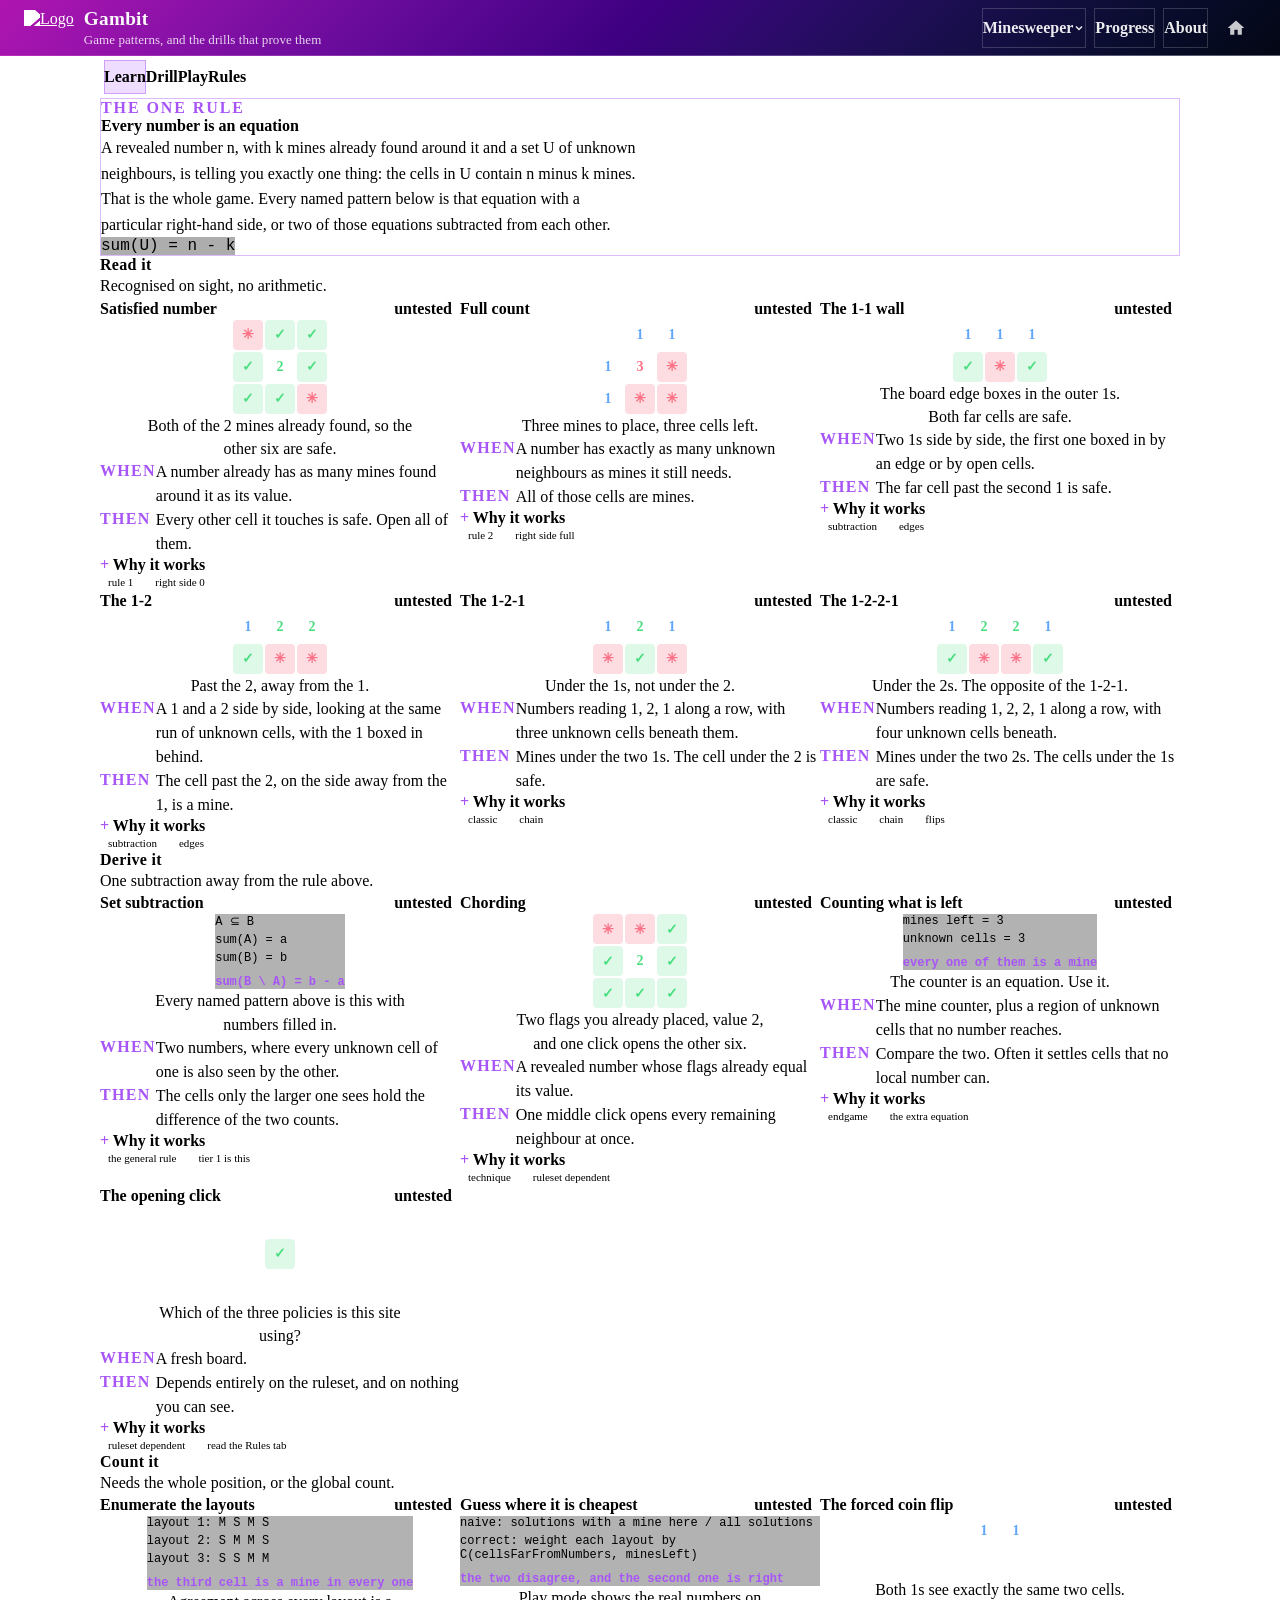
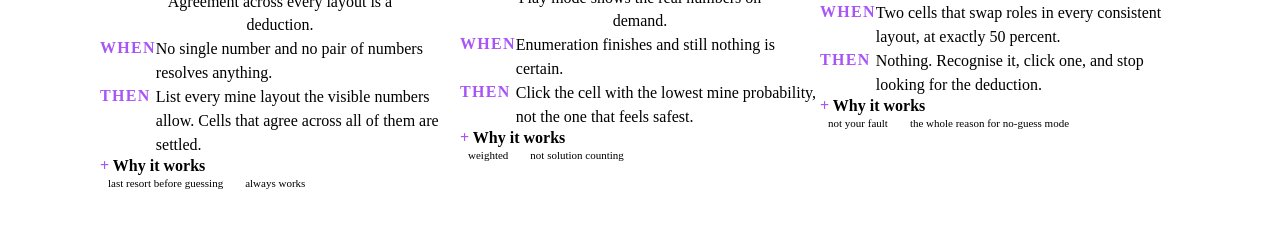
==== index.html @ 876e8ec7 "feat(gambit): game pattern drills with a verified Minesweeper solver Four games behind one contract:" ====
<!DOCTYPE html>
<html lang="en">
<head>
  <meta charset="UTF-8">
  <meta name="viewport" content="width=device-width, initial-scale=1.0">
  <title>Gambit | Game Pattern Drills</title>
  <meta name="description" content="Learn the pattern logic behind Minesweeper, chess and dice economy games, then drill it against a live engine with switchable rulesets">
  <meta property="og:title" content="Gambit: Game Pattern Drills">
  <meta property="og:description" content="The named patterns, the one rule they all come from, and a drill that tells you in ninety seconds whether you have it">
  <meta property="og:type" content="website">
  <meta property="og:url" content="https://gambit.neorgon.com/">
  <meta property="og:site_name" content="Neorgon">
  <meta name="twitter:card" content="summary_large_image">
  <meta name="twitter:title" content="Gambit: Game Pattern Drills">
  <meta name="twitter:description" content="The named patterns, the one rule they all come from, and a drill that scores you">
  <meta name="robots" content="index, follow">
  <link rel="canonical" href="https://gambit.neorgon.com/">
  <meta property="og:locale" content="en_US">
  <meta name="theme-color" content="#040714">
  <meta name="neo-repo" content="https://github.com/energon-a-secas/gambit-site">
  <meta name="neo-updated" content="updated Aug 2026">
  <meta property="og:image" content="https://gambit.neorgon.com/og-preview.jpg">
  <meta property="og:image:width" content="1200">
  <meta property="og:image:height" content="630">
  <meta property="og:image:alt" content="Gambit">
  <meta name="twitter:image" content="https://gambit.neorgon.com/og-preview.jpg">
  <link rel="icon" type="image/x-icon" href="https://cdn.neorgon.org/v1.0.0/favicon.ico" />
  <!-- Fleet design tokens — canonical, do not redeclare locally (PROJECTS.md section 5) -->
  <link rel="stylesheet" href="https://cdn.neorgon.org/v1.0.0/styles/base.css">
  <link rel="stylesheet" href="css/style.css">
  <!-- Per-game surfaces. Shared classes live in style.css; these hold only
       what one game needs and no other game can reuse. -->
  <link rel="stylesheet" href="css/games-economy.css">
  <link rel="stylesheet" href="css/games-twenty48.css">
  <!-- Neorgon Header Kit (vendored; ?header=live swaps CSS to CDN). Keep after style.css — the kit owns the header. -->
  <script>(function(){var m=location.search.match(/[?&]theme=([\w-]+)/)||document.cookie.match(/(?:^|;\s*)neo_theme=([\w-]+)/);if(m&&m[1]!=='default')document.documentElement.dataset.theme=decodeURIComponent(m[1]);})();</script>
  <link rel="stylesheet" href="css/neorgon-header.css">
  <link rel="stylesheet" href="css/neorgon-themes.css">
  <link rel="stylesheet" href="https://cdn.neorgon.org/v1.0.0/header/season.css">
  <script defer src="js/neorgon-header.js"></script>
  <link rel="stylesheet" href="css/neorgon-footer.css">
  <script defer src="js/neorgon-footer.js"></script>
  <script type="application/ld+json">
  {
    "@context": "https://schema.org",
    "@type": "WebApplication",
    "name": "Gambit",
    "description": "Learn the pattern logic behind Minesweeper, chess and dice economy games, then drill it against a live engine with switchable rulesets",
    "url": "https://gambit.neorgon.com/",
    "applicationCategory": "EducationalApplication",
    "operatingSystem": "Any",
    "offers": { "@type": "Offer", "price": "0", "priceCurrency": "USD" },
    "author": { "@type": "Organization", "name": "Neorgon", "url": "https://neorgon.com/" }
  }
  </script>
</head>
<body>

  <a class="skip-link" href="#main">Skip to content</a>

  <header class="header-bar" data-header-mode="app">
    <div class="header-logo">
      <a href="https://neorgon.com/" target="_blank" rel="noopener noreferrer">
        <img src="https://cdn.neorgon.org/v1.0.0/energon-classic-logo.png" class="header-logo-img" alt="Logo">
      </a>
      <a href="./" class="header-title-link">
        <h1>Gambit</h1>
        <div class="header-subtitle">Game patterns, and the drills that prove them</div>
      </a>
    </div>

    <div class="header-right">
      <div class="header-actions">
        <button class="btn btn--ghost btn--sm" id="gameSwitchBtn" data-keep-mobile aria-haspopup="true" aria-expanded="false">
          <span id="gameSwitchLabel">Minesweeper</span>
          <svg width="12" height="12" viewBox="0 0 24 24" fill="none" stroke="currentColor" stroke-width="3" aria-hidden="true"><path d="M6 9l6 6 6-6"/></svg>
        </button>
        <button class="btn btn--ghost btn--sm" id="progressBtn">Progress</button>
        <button class="btn btn--ghost btn--sm" id="aboutBtn">About</button>
      </div>

      <a class="header-home" href="https://neorgon.com/" title="neorgon.com" aria-label="Neorgon home">
        <svg viewBox="0 0 24 24" fill="currentColor" xmlns="http://www.w3.org/2000/svg">
          <path d="M10 20v-6h4v6h5v-8h3L12 3 2 12h3v8z"/>
        </svg>
      </a>
    </div>
  </header>

  <div class="header-menu" id="gameMenu" hidden role="menu" aria-labelledby="gameSwitchBtn"></div>

  <main id="main">
    <div class="app-shell">

      <nav class="viewtabs" id="viewTabs" aria-label="Section"></nav>

      <div class="view" id="view"></div>

    </div>
  </main>

  <!-- Progress modal -->
  <div class="modal" id="progressModal" hidden>
    <div class="modal__backdrop" data-modal-close tabindex="-1" aria-hidden="true"></div>
    <div class="modal__dialog modal__dialog--wide" role="dialog" aria-modal="true" aria-labelledby="progressModalTitle" tabindex="-1">
      <header class="modal__header">
        <h2 id="progressModalTitle">Drill record</h2>
        <button type="button" class="btn btn--ghost btn--icon" data-modal-close aria-label="Close dialog">
          <svg width="20" height="20" viewBox="0 0 24 24" fill="none" stroke="currentColor" stroke-width="2" aria-hidden="true"><path d="M18 6L6 18M6 6l12 12"/></svg>
        </button>
      </header>
      <div class="modal__body" id="progressBody"></div>
      <footer class="modal__footer">
        <button type="button" class="btn btn--danger btn--sm" id="resetProgress">Clear record</button>
        <button type="button" class="btn btn--primary" data-modal-close>Done</button>
      </footer>
    </div>
  </div>

  <!-- About modal -->
  <div class="modal" id="aboutModal" hidden>
    <div class="modal__backdrop" data-modal-close tabindex="-1" aria-hidden="true"></div>
    <div class="modal__dialog modal__dialog--wide" role="dialog" aria-modal="true" aria-labelledby="aboutModalTitle" tabindex="-1">
      <header class="modal__header">
        <h2 id="aboutModalTitle">What this is</h2>
        <button type="button" class="btn btn--ghost btn--icon" data-modal-close aria-label="Close dialog">
          <svg width="20" height="20" viewBox="0 0 24 24" fill="none" stroke="currentColor" stroke-width="2" aria-hidden="true"><path d="M18 6L6 18M6 6l12 12"/></svg>
        </button>
      </header>
      <div class="modal__body">
        <p>Four games, one claim: almost every named pattern in a game is an instance of one much smaller rule. Learn the rule, and the named patterns become things you recognise instead of things you memorise.</p>
        <p>Each game gives you <strong>Learn</strong> (the pattern cards), <strong>Drill</strong> (positions to solve against a clock, scored), <strong>Play</strong> (the real thing), and <strong>Rules</strong> (the variant switches that make the same game behave differently).</p>
        <p>Nothing leaves your browser. Your drill record is in <code>localStorage</code> and disappears when you clear site data.</p>
        <p>Minesweeper is the one with the deepest treatment, because it is the one where "the sites disagree" is a real and specific problem rather than a feeling. See its Rules tab.</p>
      </div>
      <footer class="modal__footer">
        <button type="button" class="btn btn--primary" data-modal-close>Close</button>
      </footer>
    </div>
  </div>

  <footer class="neo-footer" data-footer-mode="app">
    Runs entirely in your browser. Drill scores stay in local storage.
  </footer>

  <script type="module" src="js/app.js"></script>
</body>
</html>
---- css/style.css ----
/* ── Reset & base ──────────────────────────────────────────── */
*, *::before, *::after { margin: 0; padding: 0; box-sizing: border-box; }

/*
 * ── Design tokens ─────────────────────────────────────────────
 *
 * Canonical tokens (colors, font, type scale, spacing, radii) come from the CDN:
 *   https://cdn.neorgon.org/v1.0.0/styles/base.css   (linked in index.html)
 * Do NOT redeclare them here — a local copy is how the fleet drifted. The block
 * below holds only what base.css does not define, plus the per-site accent.
 *
 * Motion: base.css still ships --ease-snap (bounce) for legacy sites, but it is
 * deprecated for new work (impeccable law: ease-out exponential, no bounce).
 * Use --ease-out below.
 */

:root {
  /* Per-site identity — set to this site's hub card accent (PROJECTS.md section 4) */
  --accent: #a855f7;
  --accent-bright: #c084fc;
  /* Set per game module by render.js, so each game tints its own surfaces. */
  --game-accent: #a855f7;

  /* Site extras base.css does not define */
  --surface-toast: #1a1730;
  --danger: #e11d48;
  --danger-hover: #f43f5e;
  --ease-out: cubic-bezier(0.22, 1, 0.36, 1);
  --control-height: 44px;
  --control-height-sm: 36px;
  --shadow-card: 0 12px 28px rgba(15, 23, 42, 0.5);
  --shadow-modal: 0 24px 48px rgba(2, 6, 23, 0.58);
  --z-sticky-header: 200;
  --z-modal: 400;
  --z-toast: 500;
}

/* Author display values (e.g. .section/.stack flex) would otherwise defeat the
   hidden attribute — restore its authority once, globally. */
[hidden] { display: none !important; }

html { height: 100%; }
body {
  font-family: var(--font);
  background: var(--bg);
  min-height: 100%;
  color: var(--text-primary);
  display: flex; flex-direction: column;
}

body.modal-open {
  overflow: hidden;
}

main#main {
  flex: 1;
  display: flex;
  flex-direction: column;
  min-height: 0;
  width: 100%;
}

/* ── Layout ────────────────────────────────────────────────── */
/*
 * GOTCHA: body { display:flex; flex-direction:column } + margin: 0 auto
 * on a child collapses its width — always pair with width: 100%.
 *
 * GOTCHA: External images (YouTube ggpht, Gravatar, etc.) may block loading
 * when the Referer header points to localhost or an unknown origin. Fix:
 * 1. Add <meta name="referrer" content="no-referrer"> in <head> (global)
 * 2. Or add referrerpolicy="no-referrer" on each <img> tag
 */
.container {
  max-width: 900px;
  width: 100%;
  margin: 0 auto;
  padding: var(--space-6);
  flex: 1;
}

/* Vertical rhythm: use inside .container or nested regions */
.stack {
  display: flex;
  flex-direction: column;
  gap: var(--space-6);
}
.stack--tight { gap: var(--space-4); }
.stack--loose { gap: var(--space-8); }

/* Page section: title row + body (replaces “card everything” for grouping) */
.section {
  display: flex;
  flex-direction: column;
  gap: var(--space-4);
}
.section__header {
  display: flex;
  flex-wrap: wrap;
  align-items: flex-end;
  justify-content: space-between;
  gap: var(--space-4);
}
.section__titles {
  display: flex;
  flex-direction: column;
  gap: var(--space-1);
  min-width: 0;
}
.section__title {
  font-size: var(--text-xl);
  font-weight: 600;
  letter-spacing: 0.02em;
  color: var(--text-primary);
}
.section__lead {
  font-size: var(--text-sm);
  color: var(--text-muted);
  line-height: 1.45;
  max-width: 52ch;
}
.section__lead code {
  font-family: ui-monospace, SFMono-Regular, Menlo, Monaco, Consolas, "Liberation Mono", monospace;
  font-size: 0.92em;
  color: var(--text-secondary);
}
.stack > .card { margin-bottom: 0; }
.toolbar {
  display: flex;
  flex-wrap: wrap;
  align-items: center;
  gap: var(--space-2);
}

/* ── Header ────────────────────────────────────────────────────
 * Owned by the Neorgon Header Kit (css/neorgon-header.css — canonical
 * source: packages/neorgon-ui/header/). Do NOT style .header-bar,
 * .header-logo*, .header-title-link, .header-subtitle, .header-right,
 * .header-actions, or .header-home here. Auth styles (.auth-*) stay
 * site-owned below.
 */
nav {
  display: flex;
  align-items: center;
  gap: var(--space-2);
}

/* ── Buttons (canonical) ─────────────────────────────────────
 * Use .btn + a variant. Aliases: .nav-link = toolbar ghost; .auth-* map below.
 */
.btn {
  display: inline-flex;
  align-items: center;
  justify-content: center;
  gap: var(--space-2);
  min-height: var(--control-height);
  padding: 0 var(--space-4);
  border-radius: var(--radius-sm);
  font-family: inherit;
  font-size: var(--text-sm);
  font-weight: 600;
  line-height: 1.2;
  text-decoration: none;
  cursor: pointer;
  border: 1px solid transparent;
  background: transparent;
  color: var(--text-primary);
  transition:
    background-color var(--dur),
    color var(--dur),
    border-color var(--dur),
    box-shadow var(--dur),
    transform var(--dur-fast);
  -webkit-tap-highlight-color: transparent;
}
.btn:disabled,
.btn[aria-disabled="true"] {
  opacity: 0.45;
  cursor: not-allowed;
  pointer-events: none;
}
.btn--sm {
  min-height: var(--control-height-sm);
  padding: 0 var(--space-3);
  font-size: var(--text-xs);
}
.btn--block { width: 100%; }
.btn--icon {
  min-width: var(--control-height);
  padding: 0;
}
.btn--primary {
  background: var(--accent);
  color: #fff;
  border-color: transparent;
}
.btn--primary:hover { background: var(--accent-bright); }
.btn--secondary {
  background: var(--surface-2);
  color: var(--text-primary);
  border-color: var(--border-strong);
}
.btn--secondary:hover {
  background: rgba(255, 255, 255, 0.1);
}
.btn--ghost {
  background: transparent;
  color: rgba(255,255,255,0.92);
  border-color: rgba(255,255,255,0.18);
}
.btn--ghost:hover {
  background: rgba(255,255,255,0.1);
  color: #fff;
}
.btn--danger {
  background: var(--danger);
  color: #fff;
  border-color: transparent;
}
.btn--danger:hover { background: var(--danger-hover); }

/* Toolbar ghost (header nav) — same as .btn.btn--ghost.btn--sm */
.nav-link {
  display: inline-flex;
  align-items: center;
  justify-content: center;
  min-height: var(--control-height);
  padding: 0 var(--space-3);
  border: 1px solid rgba(255,255,255,0.18);
  border-radius: var(--radius-sm);
  background: transparent;
  color: rgba(255,255,255,0.92);
  cursor: pointer;
  font-family: inherit;
  font-size: var(--text-sm);
  font-weight: 600;
  transition: background-color var(--dur), color var(--dur), border-color var(--dur);
}
.nav-link:hover {
  background: rgba(255,255,255,0.1);
  color: #fff;
}

.auth-toggle {
  display: flex;
  align-items: center;
  justify-content: center;
  min-width: var(--control-height);
  min-height: var(--control-height);
  padding: 0;
  border: 1px solid rgba(255,255,255,0.18);
  border-radius: var(--radius-sm);
  background: transparent;
  color: rgba(255,255,255,0.92);
  cursor: pointer;
  font-family: inherit;
  transition: background-color var(--dur), color var(--dur), border-color var(--dur);
}
.auth-toggle:hover {
  background: rgba(255,255,255,0.1);
  color: #fff;
}
.auth-toggle svg {
  width: 22px;
  height: 22px;
  flex-shrink: 0;
  display: block;
}
.auth-toggle.logged-in { color: var(--accent); }
.auth-toggle.logged-in svg circle:nth-of-type(2) {
  fill: currentColor;
  stroke: none;
}

/* ── Sheet (inline panel under header) — not a modal ─────────
 * Use for auth, filters, compact forms. No backdrop; page scrolls.
 * For blocking overlays use .modal below.
 */
.auth-panel {
  background: rgba(255,255,255,0.02);
  border-bottom: 1px solid var(--border-subtle);
  max-height: 0;
  overflow: hidden;
  transition: max-height 0.3s ease-out;
}
.auth-panel.open { max-height: 300px; }
.auth-panel-inner {
  padding: var(--space-6);
  max-width: 400px;
  margin: 0 auto;
}
.auth-tabs {
  display: flex;
  gap: var(--space-2);
  margin-bottom: var(--space-4);
}
.auth-tab {
  flex: 1;
  min-height: var(--control-height-sm);
  padding: 0 var(--space-4);
  border: 1px solid var(--border);
  border-radius: var(--radius-sm);
  background: transparent;
  color: var(--text-muted);
  cursor: pointer;
  font-family: inherit;
  font-size: var(--text-sm);
  font-weight: 600;
  transition: background-color var(--dur), color var(--dur), border-color var(--dur);
}
.auth-tab.active {
  background: var(--surface-2);
  color: var(--text-primary);
  border-color: var(--border-strong);
}
.auth-form input {
  width: 100%;
  padding: var(--space-3) var(--space-4);
  margin-bottom: var(--space-3);
  border: 1px solid var(--border);
  border-radius: var(--radius-sm);
  background: var(--surface-1);
  color: var(--text-primary);
  font-size: var(--text-sm);
  font-family: inherit;
}
.auth-submit {
  width: 100%;
  min-height: var(--control-height);
  padding: 0 var(--space-4);
  border: none;
  border-radius: var(--radius-sm);
  background: var(--accent);
  color: #fff;
  font-family: inherit;
  font-weight: 600;
  font-size: var(--text-sm);
  cursor: pointer;
  transition: background-color var(--dur);
}
.auth-submit:hover { background: var(--accent-bright); }
#authUser {
  display: flex;
  align-items: center;
  justify-content: space-between;
  gap: var(--space-4);
}
.auth-username {
  color: var(--text-primary);
  font-weight: 600;
}
.auth-logout {
  min-height: var(--control-height-sm);
  padding: 0 var(--space-3);
  border: 1px solid var(--border);
  border-radius: var(--radius-sm);
  background: transparent;
  color: var(--text-muted);
  cursor: pointer;
  font-family: inherit;
  font-size: var(--text-sm);
  font-weight: 600;
  transition: background-color var(--dur), color var(--dur), border-color var(--dur);
}
.auth-logout:hover {
  background: var(--surface-2);
  color: var(--text-primary);
}
.auth-divider {
  height: 1px;
  background: var(--border-subtle);
}

/* ── Modal (blocking overlay) ──────────────────────────────── */
.modal[hidden] {
  display: none !important;
}
.modal {
  position: fixed;
  inset: 0;
  z-index: var(--z-modal);
  display: flex;
  align-items: center;
  justify-content: center;
  padding: var(--space-4);
}
.modal__backdrop {
  position: absolute;
  inset: 0;
  background: rgba(2, 4, 12, 0.85);
  -webkit-backdrop-filter: blur(10px); /* Safari still needs the prefix */
  backdrop-filter: blur(10px);
}
.modal__dialog {
  position: relative;
  z-index: 1;
  display: flex;
  flex-direction: column;
  width: min(100%, 520px);
  max-height: min(90vh, 680px);
  overflow: hidden;
  background: var(--surface-1);
  border: 1px solid var(--border-strong);
  border-radius: var(--radius-lg);
  box-shadow: var(--shadow-modal);
}
/* For modals holding option grids or editors — narrow dialogs cramp them */
.modal__dialog--wide {
  width: min(100%, 760px);
}
.modal__header {
  display: flex;
  align-items: center;
  justify-content: space-between;
  gap: var(--space-4);
  padding: var(--space-4) var(--space-6);
  border-bottom: 1px solid var(--border-subtle);
}
.modal__header h2 {
  font-size: var(--text-lg);
  font-weight: 600;
  color: var(--text-primary);
}
.modal__body {
  padding: var(--space-6);
  overflow: auto;
  font-size: var(--text-sm);
  color: var(--text-secondary);
  line-height: 1.55;
}
.modal__body code {
  font-family: ui-monospace, SFMono-Regular, Menlo, Monaco, Consolas, "Liberation Mono", monospace;
  font-size: 0.9em;
  color: var(--text-primary);
}
.modal__footer {
  display: flex;
  flex-wrap: wrap;
  justify-content: flex-end;
  gap: var(--space-2);
  padding: var(--space-4) var(--space-6);
  border-top: 1px solid var(--border-subtle);
}

/* ── Card ──────────────────────────────────────────────────── */
/*
 * GOTCHA: backdrop-filter creates a stacking context — dropdowns inside
 * a card can be clipped by a later card's stacking context. Fix by adding
 * position: relative; z-index: 10 to the card that owns the open dropdown.
 *
 * Default: static surface (no hover lift — avoids generic “dashboard demo”).
 * Use .card--interactive for raised hover + entrance motion.
 *
 * GOTCHA: a <button> or <a> used AS a card does not inherit body text color —
 * buttons default to canvas text (near-black), rendering invisible on the dark
 * bg. When a card is an interactive element, set color: var(--text-primary)
 * and font-family: var(--font) explicitly on it.
 */
.card {
  background: var(--surface-1);
  border: 1px solid var(--border);
  border-radius: var(--radius-lg);
  padding: var(--space-6);
  margin-bottom: var(--space-6);
  backdrop-filter: blur(10px);
  transition: border-color var(--dur), box-shadow var(--dur);
}
.card:hover {
  border-color: var(--border-strong);
  box-shadow: 0 8px 20px rgba(15, 23, 42, 0.45);
}
.card--interactive {
  transition:
    transform var(--dur) ease-out,
    box-shadow var(--dur) ease-out,
    border-color var(--dur);
  animation: fadeIn 0.35s ease-out both;
}
.card--interactive:hover {
  transform: translateY(-3px);
  box-shadow: var(--shadow-card);
  border-color: var(--border-strong);
}
.card--enter {
  animation: fadeIn 0.35s ease-out both;
}
.card--flat:hover {
  box-shadow: none;
}
/* Card with an action row, in an equal-height grid: pin the toolbar to the
   bottom so buttons align across cards whose text wraps differently. */
.card--actions {
  display: flex;
  flex-direction: column;
}
.card--actions > .toolbar:last-child {
  margin-top: auto;
}

/* ── Button press feedback ─────────────────────────────────── */
button:active,
.btn:active,
.nav-link:active,
.auth-toggle:active,
.auth-tab:active,
.auth-submit:active,
.auth-logout:active {
  transform: scale(0.98);
  transition-duration: var(--dur-fast);
}

@keyframes fadeIn {
  from { opacity: 0; transform: translateY(6px); }
  to   { opacity: 1; transform: translateY(0); }
}

/* ── Skeleton loading ──────────────────────────────────────── */
@keyframes shimmer { to { background-position: -200% 0; } }
.skeleton {
  background: linear-gradient(90deg, var(--surface-1) 25%, var(--surface-2) 50%, var(--surface-1) 75%);
  background-size: 200% 100%;
  animation: shimmer 1.5s ease-in-out infinite;
  border-radius: var(--radius);
}

/* ── Toast ─────────────────────────────────────────────────── */
.toast {
  position: fixed;
  bottom: var(--space-6);
  right: var(--space-6);
  z-index: var(--z-toast);
  max-width: min(360px, calc(100vw - var(--space-8)));
  background: var(--surface-toast);
  border: 1px solid var(--border);
  border-radius: var(--radius);
  padding: var(--space-3) var(--space-4);
  font-size: var(--text-sm);
  color: var(--text-primary);
  box-shadow: var(--shadow-card);
  pointer-events: none;
  transform: translateY(8px);
  opacity: 0;
  transition: opacity 0.2s ease-out, transform 0.2s ease-out;
}
.toast.visible {
  opacity: 1;
  transform: translateY(0);
}

/* ── Footer ────────────────────────────────────────────────────
   Owned by the Neorgon Footer Kit (css/neorgon-footer.css).
   Don't add .neo-footer rules here — edit packages/neorgon-ui/footer/
   and re-run sync-footer.sh. */

/* ── Focus styles ──────────────────────────────────────────── */
:focus-visible {
  outline: 2px solid var(--accent-bright);
  outline-offset: 2px;
}

/* ── Skip link ─────────────────────────────────────────────── */
.skip-link {
  position: absolute;
  top: -100%;
  left: var(--space-4);
  z-index: 1000;
  padding: var(--space-2) var(--space-4);
  background: var(--accent-bright);
  color: #000;
  font-weight: 600;
  font-size: var(--text-sm);
  border-radius: 0 0 var(--radius-sm) var(--radius-sm);
  text-decoration: none;
  transition: top var(--dur);
}
.skip-link:focus { top: 0; }

/* ── Reduced motion ────────────────────────────────────────── */
@media (prefers-reduced-motion: reduce) {
  *, *::before, *::after {
    animation-duration: 0.01ms !important;
    animation-iteration-count: 1 !important;
    transition-duration: 0.01ms !important;
  }
  .card--interactive:hover { transform: none; }
}

/* ── Responsive ────────────────────────────────────────────── */
@media (max-width: 600px) {
  .container { padding: var(--space-4); }
  .toast {
    left: var(--space-4);
    right: var(--space-4);
    max-width: none;
  }
}

/* ═══════════════════════════════════════════════════════════════
   Gambit app
   ═══════════════════════════════════════════════════════════════ */

.app-shell {
  width: 100%;
  max-width: 1080px;
  margin: 0 auto;
  padding: var(--space-5) var(--space-6) var(--space-8);
  display: flex;
  flex-direction: column;
  gap: var(--space-5);
}

/* ── View tabs ─────────────────────────────────────────────── */
.viewtabs {
  display: flex;
  gap: var(--space-1);
  padding: 4px;
  background: var(--surface-1);
  border: 1px solid var(--border);
  border-radius: var(--radius);
  align-self: flex-start;
  max-width: 100%;
  overflow-x: auto;
  scrollbar-width: none;
}
.viewtabs::-webkit-scrollbar { display: none; }
.viewtab {
  flex: 0 0 auto;
  min-height: 34px;
  padding: 0 var(--space-4);
  border: 0;
  border-radius: calc(var(--radius) - 4px);
  background: transparent;
  color: var(--text-muted);
  font: inherit;
  font-size: var(--text-sm);
  font-weight: 600;
  cursor: pointer;
  transition: background-color var(--dur), color var(--dur);
}
.viewtab:hover { color: var(--text-primary); }
.viewtab.is-active {
  background: color-mix(in srgb, var(--game-accent) 20%, transparent);
  color: var(--text-primary);
  box-shadow: inset 0 0 0 1px color-mix(in srgb, var(--game-accent) 45%, transparent);
}

/* ── Game switcher menu ────────────────────────────────────── */
.header-menu {
  position: fixed;
  z-index: 300;
  min-width: 260px;
  padding: 6px;
  background: var(--surface-1);
  border: 1px solid var(--border-strong);
  border-radius: var(--radius);
  box-shadow: var(--shadow-modal);
  display: flex;
  flex-direction: column;
  gap: 2px;
}
.header-menu__item {
  display: flex;
  align-items: center;
  gap: var(--space-3);
  padding: var(--space-2) var(--space-3);
  border: 0;
  border-radius: var(--radius-sm);
  background: transparent;
  color: var(--text-primary);
  font: inherit;
  text-align: left;
  cursor: pointer;
  transition: background-color var(--dur);
}
.header-menu__item:hover { background: var(--surface-2); }
.header-menu__item.is-active { background: color-mix(in srgb, var(--game-accent) 16%, transparent); }
.menudot { width: 10px; height: 10px; border-radius: 50%; flex: 0 0 auto; }
.menutext { display: flex; flex-direction: column; gap: 1px; min-width: 0; }
.menutext small { color: var(--text-muted); font-size: var(--text-xs); }

/* ── The core rule banner ──────────────────────────────────── */
.corerule {
  padding: var(--space-6);
  border-radius: var(--radius-lg);
  border: 1px solid color-mix(in srgb, var(--game-accent) 40%, transparent);
  background:
    linear-gradient(135deg,
      color-mix(in srgb, var(--game-accent) 14%, transparent),
      transparent 65%),
    var(--surface-1);
  display: flex;
  flex-direction: column;
  gap: var(--space-2);
}
.corerule__kicker {
  font-size: var(--text-xs);
  font-weight: 700;
  letter-spacing: 0.12em;
  text-transform: uppercase;
  color: var(--game-accent);
}
.corerule__title { font-size: var(--text-xl); font-weight: 650; }
.corerule__body { color: var(--text-secondary); line-height: 1.6; max-width: 68ch; }
.corerule__formula {
  align-self: flex-start;
  margin-top: var(--space-2);
  padding: var(--space-2) var(--space-4);
  border-radius: var(--radius-sm);
  background: rgba(0, 0, 0, 0.32);
  border: 1px solid var(--border);
  font-family: ui-monospace, SFMono-Regular, Menlo, monospace;
  font-size: var(--text-sm);
  color: var(--text-primary);
}

/* ── Pattern cards ─────────────────────────────────────────── */
.patterngrid {
  display: grid;
  grid-template-columns: repeat(auto-fill, minmax(290px, 1fr));
  gap: var(--space-4);
}
.pcard {
  display: flex;
  flex-direction: column;
  gap: var(--space-3);
  padding: var(--space-5);
  background: var(--surface-1);
  border: 1px solid var(--border);
  border-radius: var(--radius-lg);
  transition: border-color var(--dur), box-shadow var(--dur);
}
.pcard:hover {
  border-color: color-mix(in srgb, var(--game-accent) 45%, var(--border));
  box-shadow: 0 8px 22px rgba(0, 0, 0, 0.35);
}
.pcard__head { display: flex; align-items: baseline; justify-content: space-between; gap: var(--space-3); }
.pcard__name { font-size: var(--text-base); font-weight: 650; }
.pcard__acc {
  font-size: var(--text-xs);
  font-weight: 700;
  padding: 2px 8px;
  border-radius: 999px;
  border: 1px solid var(--border);
  white-space: nowrap;
}
.pcard__acc.is-untested { color: var(--text-muted); }
.pcard__acc.is-good { color: #4ade80; border-color: rgba(74, 222, 128, 0.4); }
.pcard__acc.is-mid  { color: #fbbf24; border-color: rgba(251, 191, 36, 0.4); }
.pcard__acc.is-bad  { color: #fb7185; border-color: rgba(251, 113, 133, 0.4); }
.pcard__diagram { display: flex; justify-content: center; }
.pcard__rows { display: grid; grid-template-columns: auto 1fr; gap: 4px var(--space-3); margin: 0; }
.pcard__rows dt {
  font-size: var(--text-xs);
  font-weight: 700;
  text-transform: uppercase;
  letter-spacing: 0.08em;
  color: var(--game-accent);
  padding-top: 2px;
}
.pcard__rows dd { margin: 0; font-size: var(--text-sm); color: var(--text-secondary); line-height: 1.5; }
.pcard__why summary {
  cursor: pointer;
  font-size: var(--text-xs);
  font-weight: 600;
  color: var(--text-muted);
  list-style: none;
}
.pcard__why summary::-webkit-details-marker { display: none; }
.pcard__why summary::before { content: '+ '; color: var(--game-accent); }
.pcard__why[open] summary::before { content: '- '; }
.pcard__why p {
  margin-top: var(--space-2);
  font-size: var(--text-sm);
  color: var(--text-secondary);
  line-height: 1.6;
}
.pcard__tags { display: flex; flex-wrap: wrap; gap: 6px; }
.tag {
  font-size: 11px;
  padding: 2px 8px;
  border-radius: 999px;
  background: var(--surface-2);
  color: var(--text-muted);
  border: 1px solid var(--border);
}

/* ── Diagrams ──────────────────────────────────────────────── */
.diagram { margin: 0; display: flex; flex-direction: column; align-items: center; gap: var(--space-2); }
.diagram figcaption {
  font-size: var(--text-xs);
  color: var(--text-muted);
  text-align: center;
  max-width: 34ch;
  line-height: 1.45;
}
.msmini {
  display: grid;
  grid-template-columns: repeat(var(--cols), 30px);
  gap: 2px;
}
.msmini__c {
  width: 30px; height: 30px;
  display: grid; place-items: center;
  border-radius: 4px;
  background: var(--surface-2);
  border: 1px solid var(--border);
  font-size: 14px;
  font-weight: 700;
  font-variant-numeric: tabular-nums;
}
.msmini__c.is-open { background: rgba(255, 255, 255, 0.05); border-color: rgba(255, 255, 255, 0.09); }
.msmini__c.is-void { background: transparent; border: 1px dashed rgba(255, 255, 255, 0.14); }
.msmini__c.is-safe {
  background: rgba(74, 222, 128, 0.18);
  border-color: rgba(74, 222, 128, 0.5);
  color: #4ade80;
}
.msmini__c.is-minemark {
  background: rgba(244, 63, 94, 0.18);
  border-color: rgba(244, 63, 94, 0.5);
  color: #fb7185;
}
.algebra {
  display: flex; flex-direction: column; gap: 4px;
  padding: var(--space-3) var(--space-4);
  background: rgba(0, 0, 0, 0.3);
  border: 1px solid var(--border);
  border-radius: var(--radius-sm);
}
.algebra code { font-family: ui-monospace, SFMono-Regular, Menlo, monospace; font-size: 12px; color: var(--text-secondary); }
.algebra__result {
  padding-top: 6px;
  border-top: 1px solid var(--border);
  color: var(--game-accent) !important;
  font-weight: 700;
}

/* ── The Minesweeper board ─────────────────────────────────── */
.boardwrap { display: flex; justify-content: center; width: 100%; overflow-x: auto; padding-bottom: 4px; }
.msboard {
  display: grid;
  grid-template-columns: repeat(var(--cols), var(--cell, 30px));
  gap: 2px;
  padding: var(--space-3);
  background: rgba(0, 0, 0, 0.28);
  border: 1px solid var(--border);
  border-radius: var(--radius);
  width: max-content;
}
.mscell {
  width: var(--cell, 30px);
  height: var(--cell, 30px);
  display: grid;
  place-items: center;
  padding: 0;
  border: 1px solid rgba(255, 255, 255, 0.14);
  border-top-color: rgba(255, 255, 255, 0.22);
  border-radius: 4px;
  background: #2b2545;
  color: var(--text-primary);
  font-family: var(--font);
  font-size: calc(var(--cell, 30px) * 0.52);
  font-weight: 700;
  font-variant-numeric: tabular-nums;
  cursor: pointer;
  position: relative;
  transition: background-color 0.12s var(--ease-out), transform 0.1s var(--ease-out);
  -webkit-tap-highlight-color: transparent;
  user-select: none;
}
.mscell:hover:not(.is-open) { background: #3a3159; }
.mscell.is-open {
  background: rgba(255, 255, 255, 0.03);
  border-color: rgba(255, 255, 255, 0.05);
  border-top-color: rgba(255, 255, 255, 0.05);
  cursor: default;
}
.mscell.is-flag { color: #fbbf24; }
.mscell.is-wrongflag { background: rgba(244, 63, 94, 0.2); }
.mscell.is-mine { background: rgba(244, 63, 94, 0.18); color: #fb7185; }
.mscell.is-boom { background: #f43f5e; color: #fff; }
.mscell.mark-safe { background: rgba(74, 222, 128, 0.24); color: #4ade80; border-color: rgba(74, 222, 128, 0.5); }
.mscell.mark-mine { background: rgba(244, 63, 94, 0.24); color: #fb7185; border-color: rgba(244, 63, 94, 0.5); }

/* Classic number hues, lifted for a dark background. */
.mscell.n1, .msmini__c.n1 { color: #60a5fa; }
.mscell.n2, .msmini__c.n2 { color: #4ade80; }
.mscell.n3, .msmini__c.n3 { color: #fb7185; }
.mscell.n4, .msmini__c.n4 { color: #c084fc; }
.mscell.n5, .msmini__c.n5 { color: #fbbf24; }
.mscell.n6, .msmini__c.n6 { color: #2dd4bf; }
.mscell.n7, .msmini__c.n7 { color: #e2e8f0; }
.mscell.n8, .msmini__c.n8 { color: #94a3b8; }

/* Overlays painted by hints and by drill grading. */
.mscell.ov-safe   { box-shadow: inset 0 0 0 2px #4ade80; }
.mscell.ov-mine   { box-shadow: inset 0 0 0 2px #fb7185; }
.mscell.ov-source { box-shadow: inset 0 0 0 2px var(--game-accent); }
.mscell.ov-hint   { box-shadow: inset 0 0 0 2px #fbbf24; animation: pulseHint 1.2s ease-out infinite; }
.mscell.ov-wrong  { box-shadow: inset 0 0 0 2px #f43f5e; background: rgba(244, 63, 94, 0.3); }
@keyframes pulseHint { 50% { box-shadow: inset 0 0 0 2px rgba(251, 191, 36, 0.35); } }

.mscell.has-odds::after {
  content: attr(data-odds);
  position: absolute;
  inset: 0;
  display: grid;
  place-items: center;
  font-size: calc(var(--cell, 30px) * 0.36);
  font-weight: 700;
  color: var(--text-primary);
  background: rgba(0, 0, 0, 0.55);
  border-radius: 3px;
}

/* ── Generic board, used by chess and 2048 ─────────────────── */
.gboard {
  display: grid;
  grid-template-columns: repeat(var(--cols, 8), var(--cell, 44px));
  gap: var(--gap, 2px);
  padding: var(--space-2);
  background: rgba(0, 0, 0, 0.28);
  border: 1px solid var(--border);
  border-radius: var(--radius);
  width: max-content;
  margin: 0 auto;
}
.gcell {
  width: var(--cell, 44px);
  height: var(--cell, 44px);
  display: grid;
  place-items: center;
  padding: 0;
  border: 0;
  border-radius: 4px;
  background: var(--surface-2);
  color: var(--text-primary);
  font-family: var(--font);
  font-size: calc(var(--cell, 44px) * 0.62);
  font-weight: 600;
  line-height: 1;
  cursor: pointer;
  transition: background-color 0.12s var(--ease-out), box-shadow 0.12s var(--ease-out);
  -webkit-tap-highlight-color: transparent;
}
.gcell.is-light { background: #cbd5e1; color: #0f172a; }
.gcell.is-dark  { background: #64748b; color: #0f172a; }
.gcell.is-target { box-shadow: inset 0 0 0 3px var(--game-accent); }
.gcell.is-right  { box-shadow: inset 0 0 0 3px #4ade80; }
.gcell.is-wrong  { box-shadow: inset 0 0 0 3px #f43f5e; }
.gcell.is-hint   { box-shadow: inset 0 0 0 3px #fbbf24; }

/* ── Stats strip ───────────────────────────────────────────── */
.statbar {
  display: flex;
  flex-wrap: wrap;
  gap: var(--space-2);
}
.stat {
  display: flex;
  flex-direction: column;
  gap: 1px;
  padding: var(--space-2) var(--space-4);
  min-width: 92px;
  background: var(--surface-1);
  border: 1px solid var(--border);
  border-radius: var(--radius-sm);
}
.stat__label {
  font-size: 10px;
  font-weight: 700;
  letter-spacing: 0.1em;
  text-transform: uppercase;
  color: var(--text-muted);
}
.stat__value { font-size: var(--text-sm); font-weight: 650; font-variant-numeric: tabular-nums; }

/* ── Drills ────────────────────────────────────────────────── */
.drillbar {
  display: flex;
  align-items: center;
  gap: var(--space-4);
  padding: var(--space-2) var(--space-4);
  background: var(--surface-1);
  border: 1px solid var(--border);
  border-radius: var(--radius-sm);
  font-variant-numeric: tabular-nums;
}
.drillbar__pos { font-weight: 700; }
.drillbar__score { color: var(--text-muted); font-size: var(--text-sm); }
.drillbar__clock { margin-left: auto; color: var(--game-accent); font-weight: 700; }
.drillprompt {
  font-size: var(--text-lg);
  font-weight: 600;
  line-height: 1.4;
  max-width: 60ch;
}
.drillstage { display: flex; flex-direction: column; align-items: center; gap: var(--space-4); }

.levelgrid {
  display: grid;
  grid-template-columns: repeat(auto-fill, minmax(190px, 1fr));
  gap: var(--space-3);
}
.levelcard {
  display: flex;
  flex-direction: column;
  gap: 4px;
  padding: var(--space-4);
  text-align: left;
  background: var(--surface-1);
  border: 1px solid var(--border);
  border-radius: var(--radius);
  color: var(--text-primary);
  font: inherit;
  cursor: pointer;
  transition: border-color var(--dur), background-color var(--dur);
}
.levelcard:hover { border-color: var(--border-strong); }
.levelcard.is-active {
  border-color: var(--game-accent);
  background: color-mix(in srgb, var(--game-accent) 12%, var(--surface-1));
}
.levelcard__n { font-size: 10px; font-weight: 800; letter-spacing: 0.1em; color: var(--game-accent); }
.levelcard__name { font-weight: 650; }
.levelcard__blurb { font-size: var(--text-xs); color: var(--text-muted); line-height: 1.45; }

.choicegrid {
  display: grid;
  grid-template-columns: repeat(auto-fit, minmax(150px, 1fr));
  gap: var(--space-2);
  width: 100%;
  max-width: 560px;
}
.choice {
  min-height: 46px;
  padding: 0 var(--space-4);
  background: var(--surface-1);
  border: 1px solid var(--border-strong);
  border-radius: var(--radius-sm);
  color: var(--text-primary);
  font: inherit;
  font-weight: 600;
  cursor: pointer;
  transition: background-color var(--dur), border-color var(--dur);
}
.choice:hover { background: var(--surface-2); border-color: var(--game-accent); }
.choice.is-picked { border-color: var(--game-accent); background: color-mix(in srgb, var(--game-accent) 18%, var(--surface-1)); }
.choice.is-right { border-color: #4ade80; background: rgba(74, 222, 128, 0.16); }
.choice.is-wrong { border-color: #f43f5e; background: rgba(244, 63, 94, 0.16); }

.feedback {
  padding: var(--space-4) var(--space-5);
  border-radius: var(--radius);
  border: 1px solid var(--border);
  background: var(--surface-1);
  display: flex;
  flex-direction: column;
  gap: var(--space-2);
  animation: fadeIn 0.25s var(--ease-out) both;
}
.feedback.is-right { border-color: rgba(74, 222, 128, 0.45); background: rgba(74, 222, 128, 0.08); }
.feedback.is-wrong { border-color: rgba(244, 63, 94, 0.45); background: rgba(244, 63, 94, 0.08); }
.feedback__head { display: flex; align-items: baseline; justify-content: space-between; gap: var(--space-3); }
.feedback__head strong { font-size: var(--text-lg); }
.feedback.is-right .feedback__head strong { color: #4ade80; }
.feedback.is-wrong .feedback__head strong { color: #fb7185; }
.feedback__time { font-size: var(--text-sm); color: var(--text-muted); font-variant-numeric: tabular-nums; }
.feedback__detail { color: var(--text-secondary); line-height: 1.6; max-width: 70ch; }

/* ── Scoreboard ────────────────────────────────────────────── */
.scoretable { display: flex; flex-direction: column; gap: 6px; }
.scorerow {
  display: grid;
  grid-template-columns: 82px minmax(0, 1fr) 140px 62px;
  align-items: center;
  gap: var(--space-3);
  padding: var(--space-2) var(--space-3);
  background: var(--surface-1);
  border: 1px solid var(--border);
  border-radius: var(--radius-sm);
}
.scorerow__tier { font-size: 10px; font-weight: 700; text-transform: uppercase; letter-spacing: 0.08em; color: var(--text-muted); }
.scorerow__name { font-size: var(--text-sm); font-weight: 600; }
.scorerow__pct { font-size: var(--text-xs); color: var(--text-muted); text-align: right; font-variant-numeric: tabular-nums; }
.meter { display: block; height: 6px; border-radius: 999px; background: var(--surface-2); overflow: hidden; }
.meter__fill { display: block; height: 100%; border-radius: 999px; transition: width 0.4s var(--ease-out); }
.meter__fill.is-good { background: #4ade80; }
.meter__fill.is-mid  { background: #fbbf24; }
.meter__fill.is-bad  { background: #fb7185; }
.meter__fill.is-empty { background: transparent; }

/* ── Rules tab ─────────────────────────────────────────────── */
.ruletable { display: flex; flex-direction: column; gap: var(--space-2); }
.rulerow {
  display: grid;
  grid-template-columns: 230px minmax(0, 1fr);
  gap: var(--space-4);
  align-items: start;
  padding: var(--space-4);
  background: var(--surface-1);
  border: 1px solid var(--border);
  border-radius: var(--radius);
}
.rulerow__name { display: flex; flex-direction: column; gap: var(--space-2); }
.rulerow__body { font-size: var(--text-sm); color: var(--text-secondary); line-height: 1.6; }
.ruleswitch { display: inline-flex; align-items: center; gap: var(--space-2); font-size: var(--text-sm); color: var(--text-muted); cursor: pointer; }
.ruleswitch input { width: 18px; height: 18px; accent-color: var(--game-accent); cursor: pointer; }

.select {
  min-height: var(--control-height-sm);
  padding: 0 var(--space-3);
  border: 1px solid var(--border-strong);
  border-radius: var(--radius-sm);
  background: var(--surface-2);
  color: var(--text-primary);
  font: inherit;
  font-size: var(--text-sm);
  cursor: pointer;
}

.presetrow { display: grid; grid-template-columns: repeat(auto-fit, minmax(200px, 1fr)); gap: var(--space-3); }
.preset {
  display: flex;
  flex-direction: column;
  gap: 4px;
  padding: var(--space-4);
  text-align: left;
  background: var(--surface-1);
  border: 1px solid var(--border);
  border-radius: var(--radius);
  color: var(--text-primary);
  font: inherit;
  cursor: pointer;
  transition: border-color var(--dur), background-color var(--dur);
}
.preset:hover { border-color: var(--game-accent); background: var(--surface-2); }
.preset small { font-size: var(--text-xs); color: var(--text-muted); line-height: 1.45; }

.measure { margin-top: var(--space-3); }
.measure__note { margin-top: var(--space-3); font-size: var(--text-xs); color: var(--text-muted); line-height: 1.55; max-width: 70ch; }

/* ── Notices and callouts ──────────────────────────────────── */
.notice {
  padding: var(--space-3) var(--space-4);
  border-radius: var(--radius-sm);
  border: 1px solid var(--border);
  background: var(--surface-1);
  font-size: var(--text-sm);
  color: var(--text-secondary);
  line-height: 1.55;
}
.notice--warn { border-color: rgba(251, 191, 36, 0.45); background: rgba(251, 191, 36, 0.08); }
.notice--good { border-color: rgba(74, 222, 128, 0.45); background: rgba(74, 222, 128, 0.08); }
.notice__sub { margin-top: var(--space-2); color: var(--text-muted); }
.callout {
  padding: var(--space-4);
  border-left: 3px solid var(--game-accent);
  border-radius: 0 var(--radius-sm) var(--radius-sm) 0;
  background: var(--surface-1);
  font-size: var(--text-sm);
  color: var(--text-secondary);
  line-height: 1.6;
}
.callout--warn { border-left-color: #fbbf24; }
.kv { display: grid; grid-template-columns: auto 1fr; gap: 4px var(--space-4); margin: 0; }
.kv__k { font-size: var(--text-xs); text-transform: uppercase; letter-spacing: 0.08em; color: var(--text-muted); }
.kv__v { font-size: var(--text-sm); color: var(--text-secondary); }

/* ── Tables ────────────────────────────────────────────────── */
.progblock { margin-bottom: var(--space-6); }
.progblock__title { font-size: var(--text-base); font-weight: 650; margin-bottom: var(--space-2); }
.progtable { width: 100%; border-collapse: collapse; font-size: var(--text-sm); }
.progtable th {
  text-align: left;
  padding: var(--space-2) var(--space-3);
  font-size: 10px;
  font-weight: 700;
  letter-spacing: 0.08em;
  text-transform: uppercase;
  color: var(--text-muted);
  border-bottom: 1px solid var(--border);
}
.progtable td {
  padding: var(--space-2) var(--space-3);
  border-bottom: 1px solid var(--border-subtle);
  color: var(--text-secondary);
  font-variant-numeric: tabular-nums;
}
.progtable tr.is-untested td { color: var(--text-muted); }
.progtable td.is-bad { color: #fb7185; font-weight: 700; }

/* ── Responsive ────────────────────────────────────────────── */
@media (max-width: 860px) {
  .rulerow { grid-template-columns: 1fr; gap: var(--space-2); }
  .scorerow { grid-template-columns: minmax(0, 1fr) 100px 52px; }
  .scorerow__tier { display: none; }
}
@media (max-width: 700px) {
  .app-shell { padding: var(--space-4) var(--space-4) var(--space-8); gap: var(--space-4); }
  .msboard { --cell: 26px; padding: var(--space-2); }
  .gboard { --cell: 38px; }
  .drillprompt { font-size: var(--text-base); }
  .patterngrid { grid-template-columns: 1fr; }
}
@media (max-width: 420px) {
  .msboard { --cell: 22px; }
  .gboard { --cell: 34px; }
  .msmini { grid-template-columns: repeat(var(--cols), 26px); }
  .msmini__c { width: 26px; height: 26px; font-size: 12px; }
}

/* ── Chess ─────────────────────────────────────────────────── */
.chess-frame { display: flex; gap: 4px; justify-content: center; align-items: stretch; }
.chess-ranks {
  display: grid;
  grid-template-rows: repeat(8, var(--cell, 44px));
  align-items: center;
  padding-top: var(--space-2);
}
.chess-ranks span, .chess-files span {
  font-size: 10px;
  color: var(--text-muted);
  text-align: center;
  font-variant-numeric: tabular-nums;
}
.chess-mid { display: flex; flex-direction: column; }
.chess-files {
  display: grid;
  grid-template-columns: repeat(8, var(--cell, 44px));
  padding: 0 var(--space-2);
}
.chess-board .gcell { font-size: calc(var(--cell, 44px) * 0.72); }
.chess-board .chess-white { color: #f8fafc; text-shadow: 0 1px 2px rgba(0,0,0,.55); }
.chess-board .chess-black { color: #0b1020; }
.chess-frame--mini { --cell: 26px; }
.chess-frame--mini .chess-ranks, .chess-frame--mini .chess-files { display: none; }
.chess-hint { font-size: var(--text-xs); color: var(--text-muted); text-align: center; }
---- css/games-economy.css ----
/* ── Tollworks surfaces ─────────────────────────────────────────
 *
 * Only what the shared game classes do not already cover: the ring board,
 * its tokens, and the horizontal bar charts the Monte Carlo draws into.
 * Everything else in the module uses .card, .statbar, .kv, .ruletable,
 * .choicegrid, .callout and .diagram from style.css.
 *
 * Every class here is prefixed economy- so it cannot collide with another
 * game module.
 */

/* ── the ring board ──────────────────────────────────────────── */

.economy-board {
  display: grid;
  grid-template-columns: repeat(6, 1fr);
  grid-template-rows: repeat(6, 1fr);
  gap: 4px;
  width: 100%;
  max-width: 560px;
  aspect-ratio: 1;
  margin: 0 auto;
}

.economy-cell {
  position: relative;
  display: flex;
  flex-direction: column;
  align-items: center;
  justify-content: center;
  gap: 1px;
  padding: 2px;
  min-width: 0;
  overflow: hidden;
  border: 1px solid var(--border-subtle);
  border-radius: var(--radius-sm);
  background: var(--surface-1);
  color: var(--text-secondary);
  font: inherit;
  text-align: center;
  line-height: 1.15;
}

button.economy-cell { cursor: pointer; }
button.economy-cell:hover { border-color: var(--border-strong); }

.economy-cell.is-corner {
  background: var(--surface-2);
  border-color: var(--border);
}
.economy-cell.is-yard { border-color: color-mix(in srgb, var(--game-accent, #f59e0b) 45%, transparent); }
.economy-cell.is-dispatch { border-color: color-mix(in srgb, var(--danger, #e11d48) 45%, transparent); }

.economy-name {
  font-size: clamp(8px, 1.55vw, 11px);
  font-weight: 600;
  color: var(--text-primary);
  max-width: 100%;
  overflow: hidden;
  text-overflow: ellipsis;
  white-space: nowrap;
}

.economy-sub {
  font-size: clamp(7px, 1.3vw, 10px);
  color: var(--text-muted);
}

.economy-stripe {
  position: absolute;
  inset: 0 0 auto 0;
  height: 4px;
}

/* Ownership reads off the outline, so the set colour keeps the stripe. */
.economy-cell.is-you { box-shadow: inset 0 0 0 2px var(--game-accent, #f59e0b); }
.economy-cell.is-bot { box-shadow: inset 0 0 0 2px var(--text-muted); }
.economy-cell.is-mark { outline: 2px dashed var(--game-accent, #f59e0b); outline-offset: -1px; }
.economy-cell.is-right { background: color-mix(in srgb, #10b981 22%, var(--surface-1)); }
.economy-cell.is-wrong { background: color-mix(in srgb, var(--danger, #e11d48) 22%, var(--surface-1)); }

.economy-pips { display: flex; gap: 2px; }
.economy-pip {
  width: 4px; height: 4px; border-radius: 50%;
  background: var(--text-primary);
}

.economy-toks { display: flex; gap: 3px; min-height: 8px; }
.economy-tok {
  width: 8px; height: 8px; border-radius: 50%;
  border: 1px solid var(--bg);
}
.economy-tok.is-you { background: var(--game-accent, #f59e0b); }
.economy-tok.is-bot { background: #94a3b8; }

/* ── the middle of the ring ──────────────────────────────────── */

.economy-mid {
  display: flex;
  flex-direction: column;
  align-items: center;
  justify-content: center;
  gap: var(--space-2);
  padding: var(--space-3);
  text-align: center;
  border: 1px solid var(--border-subtle);
  border-radius: var(--radius);
  background: var(--surface-1);
}

.economy-dice { display: flex; gap: var(--space-2); }
.economy-die {
  display: grid;
  place-items: center;
  width: 34px; height: 34px;
  border-radius: var(--radius-sm);
  background: var(--text-primary);
  color: var(--bg);
  font-size: var(--text-lg);
  font-weight: 700;
}
.economy-die.is-idle { background: var(--surface-2); color: var(--text-muted); }

.economy-mid__turn { font-weight: 600; color: var(--text-primary); }
.economy-mid__note { font-size: var(--text-xs); color: var(--text-muted); max-width: 30ch; }

/* ── legend, policy, log ─────────────────────────────────────── */

.economy-legend { display: flex; flex-wrap: wrap; gap: var(--space-4); font-size: var(--text-sm); }
.economy-legend__item { display: inline-flex; align-items: center; gap: var(--space-2); }
.economy-swatch {
  display: inline-block; width: 10px; height: 10px; border-radius: 2px;
  vertical-align: middle; margin-right: 6px;
}

.economy-policy { margin: 0; padding-left: 1.3em; color: var(--text-secondary); }
.economy-policy li { margin-bottom: var(--space-2); font-size: var(--text-sm); }

.economy-log { display: flex; flex-direction: column; gap: 2px; max-height: 260px; overflow-y: auto; }
.economy-log__line { font-size: var(--text-xs); color: var(--text-secondary); }
.economy-log__line.is-good { color: #34d399; }
.economy-log__line.is-warn { color: #fbbf24; }
.economy-log__line.is-bot { color: var(--text-muted); font-style: italic; }
.economy-log__line.is-end { color: var(--text-primary); font-weight: 600; }

/* ── bar charts ──────────────────────────────────────────────── */

.economy-bars { display: flex; flex-direction: column; gap: 3px; }
.economy-bar {
  display: grid;
  grid-template-columns: 11ch 1fr auto;
  align-items: center;
  gap: var(--space-2);
  font-size: var(--text-xs);
  color: var(--text-secondary);
}
.economy-bar__label { overflow: hidden; text-overflow: ellipsis; white-space: nowrap; }
.economy-bar__track { height: 10px; border-radius: 5px; background: var(--surface-2); overflow: hidden; }
.economy-bar__fill {
  display: block; height: 100%; border-radius: 5px;
  background: var(--game-accent, #f59e0b);
}
.economy-bar__val { color: var(--text-muted); font-variant-numeric: tabular-nums; }
.economy-bar.is-site .economy-bar__label { color: var(--text-primary); }
.economy-bars.is-mini .economy-bar { grid-template-columns: 9ch 1fr auto; }

/* ── the strip diagram ───────────────────────────────────────── */

.economy-strip { display: flex; flex-wrap: wrap; gap: 3px; }
.economy-chip {
  display: grid;
  place-items: center;
  width: 20px; height: 20px;
  border-radius: 4px;
  border: 1px solid var(--border-subtle);
  background: var(--chip, var(--surface-2));
  color: var(--text-primary);
  font-size: 9px;
  font-weight: 600;
}
.economy-chip.is-yard, .economy-chip.is-dispatch, .economy-chip.is-depot, .economy-chip.is-layby {
  background: var(--surface-2);
}
.economy-chip.is-mark { outline: 2px solid var(--game-accent, #f59e0b); outline-offset: 1px; }
.economy-chip.is-hot { box-shadow: 0 0 0 2px color-mix(in srgb, var(--game-accent, #f59e0b) 60%, transparent); }

@media (max-width: 560px) {
  .economy-mid { padding: var(--space-1); gap: 4px; }
  .economy-die { width: 24px; height: 24px; font-size: var(--text-sm); }
  .economy-mid__note { font-size: 9px; max-width: 22ch; }
  .economy-bar { grid-template-columns: 8ch 1fr auto; }
}

/* An owned cell shows rent, not price. Brighter, so the two never read alike. */
.economy-sub.is-rent { color: var(--text-primary); font-weight: 600; }
---- css/games-twenty48.css ----
/* ── 2048 surfaces ───────────────────────────────────────────
 * Everything here is prefixed .twenty48-. The board itself is the shell's
 * .gboard / .gcell; this file only sets the 4 column geometry and the tile
 * ramp, which are the parts that are genuinely game specific.
 * Link after css/style.css.
 */

.twenty48-board {
  --cols: 4;
  --cell: min(66px, 17vw);
  --gap: 6px;
}
.twenty48-board--sm {
  --cell: min(34px, 9vw);
  --gap: 3px;
}

.twenty48-tile {
  cursor: default;
  font-weight: 700;
  font-variant-numeric: tabular-nums;
  font-size: calc(var(--cell) * 0.34);
  background: rgba(255, 255, 255, 0.045);
  color: var(--text-muted);
  transition: background-color 0.1s var(--ease-out), color 0.1s var(--ease-out);
}

/* Digit count, so 1024 does not spill out of its cell. */
.twenty48-tile[data-val="2"],
.twenty48-tile[data-val="4"],
.twenty48-tile[data-val="8"] { font-size: calc(var(--cell) * 0.46); }
.twenty48-tile[data-val="16"],
.twenty48-tile[data-val="32"],
.twenty48-tile[data-val="64"] { font-size: calc(var(--cell) * 0.42); }
.twenty48-tile[data-val="128"],
.twenty48-tile[data-val="256"],
.twenty48-tile[data-val="512"] { font-size: calc(var(--cell) * 0.33); }
.twenty48-tile[data-val="1024"],
.twenty48-tile[data-val="2048"],
.twenty48-tile[data-val="4096"],
.twenty48-tile[data-val="8192"] { font-size: calc(var(--cell) * 0.25); }

/* The ramp: cold at the tail, warm at the head, so the chain reads as a
   gradient and a break shows up as a colour that jumps. */
.twenty48-tile[data-val="2"]     { background: #123c46; color: #a5f3fc; }
.twenty48-tile[data-val="4"]     { background: #14515c; color: #cffafe; }
.twenty48-tile[data-val="8"]     { background: #0e6f78; color: #ecfeff; }
.twenty48-tile[data-val="16"]    { background: #0b8f94; color: #f0fdfa; }
.twenty48-tile[data-val="32"]    { background: #14a89e; color: #04252a; }
.twenty48-tile[data-val="64"]    { background: #2bc0a0; color: #04252a; }
.twenty48-tile[data-val="128"]   { background: #63d295; color: #062616; }
.twenty48-tile[data-val="256"]   { background: #a5dd83; color: #10280d; }
.twenty48-tile[data-val="512"]   { background: #ded96a; color: #2a2405; }
.twenty48-tile[data-val="1024"]  { background: #f0a95c; color: #2a1605; }
.twenty48-tile[data-val="2048"]  { background: #f4705a; color: #2a0a05; box-shadow: inset 0 0 0 2px rgba(255, 255, 255, 0.5); }
.twenty48-tile[data-val="4096"]  { background: #ef4f7b; color: #2c0713; box-shadow: inset 0 0 0 2px rgba(255, 255, 255, 0.5); }
.twenty48-tile[data-val="8192"]  { background: #c04ce0; color: #fdf4ff; box-shadow: inset 0 0 0 2px rgba(255, 255, 255, 0.5); }
.twenty48-tile[data-val="16384"] { background: #7c5cf0; color: #f5f3ff; font-size: calc(var(--cell) * 0.21); }

/* The shell ring is cyan on cyan once a tile is lit, so 2048 marks the
   question cell with a light outline sitting outside the tile instead. */
.twenty48-tile.is-target {
  box-shadow: inset 0 0 0 2px rgba(255, 255, 255, 0.92);
  outline: 2px solid var(--game-accent);
  outline-offset: 2px;
}

/* Four short labels want four columns, not the generic three plus one. */
.choicegrid.twenty48-choices {
  grid-template-columns: repeat(4, minmax(0, 1fr));
  max-width: 480px;
}
@media (max-width: 560px) {
  .choicegrid.twenty48-choices { grid-template-columns: repeat(2, minmax(0, 1fr)); }
}

/* ── Motion ──────────────────────────────────────────────────
   The board is repainted whole, so these fire on the cells that changed. */
.twenty48-pop { animation: twenty48Pop 0.16s var(--ease-out) both; }
.twenty48-merge { animation: twenty48Merge 0.18s var(--ease-out) both; }
.twenty48-bump { animation: twenty48Bump 0.2s var(--ease-out); }

@keyframes twenty48Pop {
  from { transform: scale(0.4); opacity: 0; }
  to { transform: scale(1); opacity: 1; }
}
@keyframes twenty48Merge {
  0% { transform: scale(1); }
  55% { transform: scale(1.16); }
  100% { transform: scale(1); }
}
@keyframes twenty48Bump {
  0%, 100% { transform: translateX(0); }
  30% { transform: translateX(-5px); }
  70% { transform: translateX(5px); }
}
@media (prefers-reduced-motion: reduce) {
  .twenty48-pop, .twenty48-merge, .twenty48-bump { animation: none; }
}

/* ── Live read panel ─────────────────────────────────────── */
.twenty48-panel {
  padding: var(--space-4);
  background: var(--surface-1);
  border: 1px solid var(--border);
  border-radius: var(--radius);
  row-gap: var(--space-2);
  align-items: baseline;
}
.twenty48-panel .kv__v { font-variant-numeric: tabular-nums; }
.twenty48-message { max-width: 70ch; }
.twenty48-warn { max-width: 70ch; }

/* ── Drill readout, appended under the choices after grading ─ */
.twenty48-readout {
  width: 100%;
  max-width: 560px;
  margin-top: var(--space-3);
  padding: var(--space-3) var(--space-4);
  background: var(--surface-1);
  border: 1px solid var(--border);
  border-radius: var(--radius-sm);
}
.twenty48-readout__title {
  margin-bottom: var(--space-2);
  font-size: var(--text-xs);
  font-weight: 700;
  letter-spacing: 0.08em;
  text-transform: uppercase;
  color: var(--game-accent);
}
.twenty48-readout .kv__v { font-variant-numeric: tabular-nums; color: var(--text-primary); }

/* ── Rules tab switches ──────────────────────────────────── */
.ruleswitch.twenty48-switchrow {
  display: flex;
  width: 100%;
  justify-content: space-between;
  align-items: center;
  gap: var(--space-4);
  padding: var(--space-3) var(--space-4);
  background: var(--surface-1);
  border: 1px solid var(--border);
  border-radius: var(--radius-sm);
  color: var(--text-primary);
}
.twenty48-switch { display: flex; flex-direction: column; gap: 2px; min-width: 0; }
.twenty48-switch strong { font-size: var(--text-sm); font-weight: 650; }
.twenty48-switch small { font-size: var(--text-xs); color: var(--text-muted); line-height: 1.45; }

/* ── Pattern card diagrams ───────────────────────────────── */
.twenty48-diagram .gboard { padding: var(--space-1); }
---- css/neorgon-header.css ----
/* ══════════════════════════════════════════════════════════════
   Neorgon Header Kit — header.css
   Canonical source: packages/neorgon-ui/header/
   Vendored per site as css/neorgon-header.css — do not edit copies.
   Live CDN: https://cdn.neorgon.org/v1.0.0/header/header.css
   ══════════════════════════════════════════════════════════════ */

:root {
  /* Geometry */
  --header-h: 68px;
  --header-h-app: 56px;
  --header-control-h: 40px; /* every header control (buttons, ⋯, palette, home) shares this height */
  /* Logo height. A token, not a literal, so a site can make the mark carry more
     weight without forking the kit. Default 36px = the historical value, so
     nothing changes for a site that never sets it. The bar is 68px with no
     vertical padding, so ~52px is the practical ceiling before the mark starts
     to look wedged against the edges. */
  --header-logo-h: 36px;
  --header-logo-h-mobile: 28px;

  /* Palette — themes override these (see themes.css) */
  --header-bg-start: #B015B0;
  --header-bg-mid: #3D0080;
  --header-bg-end: #040714;
  /* Kept here for anything that references the composed gradient, but the
     authoritative copy is re-declared on .header-bar below — see the note
     there before changing either. */
  --header-bg: linear-gradient(in oklch 135deg, var(--header-bg-start) 0%, var(--header-bg-mid) 50%, var(--header-bg-end) 100%);
  --header-glass: rgba(0, 9, 18, .35);
  --header-text: #f9f9f9;
  --header-text-dim: rgba(255, 255, 255, .72);
  --header-border: rgba(255, 255, 255, .07);
  --header-border-strong: rgba(255, 255, 255, .22);
  --header-accent: #e879f9;
  --header-menu-bg: #10142a;
  --header-menu-hover: rgba(255, 255, 255, .08);

  /* Focus ring — near-white with a whisper of the brand hue so it never
     reads as a stray browser default. 5.77:1 (bright end) to 17.98:1
     (dark end) against the bar, 16.54:1 on the menu. Themes may override. */
  --header-focus: oklch(0.97 0.02 320);
  --header-focus-w: 2px;

  /* Icon sizing. Two tokens: a filled glyph reads heavier than a stroked
     one in the same box, so the solid home icon is set smaller to match
     optically. */
  --header-icon: 22px;        /* stroked glyphs (palette) */
  --header-icon-solid: 20px;  /* filled glyphs (home) */

  /* ease-out-quart: fast start, long settle, no overshoot. */
  --header-ease: cubic-bezier(.22, 1, .36, 1);
  --header-ease-in: cubic-bezier(.55, 0, 1, .45);
}

/* Colour judgements about the DEFAULT gradient specifically. Scoped to
   html:not([data-theme]) because themes.css sets these per theme at the
   same specificity as :root — a :root override here would silently
   overwrite all five palettes. Every consumer below pairs them with a
   var() fallback to the theme's own token. */
html:not([data-theme]) {
  /* --header-border-strong (.22) measures 1.91-1.95:1 on the bar, below
     the 3:1 WCAG 1.4.11 needs for a control boundary. .42 gives 3.73-4.02:1. */
  --header-control-border: rgba(255, 255, 255, .42);

  /* --header-bg-end (#040714) is identical to the standard page
     background, so a flat hairline measures 1.14:1 on the right half.
     The bar's luminance swings 43x left-to-right, so the edge ramps too. */
  --header-edge-from: rgba(255, 255, 255, .10);
  --header-edge-to: rgba(255, 255, 255, .34);

  /* .72 measures 4.14:1 at the start of the subtitle span — below AA.
     Split from the icon colour, which only needs 3:1 as non-text. */
  --header-text-dim: rgba(255, 255, 255, .82);
  --header-icon-color: rgba(255, 255, 255, .78);
}

/* ══════════════════════════════════════════════════════════════
   SKINS — site-level identity, opt-in per site
   ────────────────────────────────────────────────────────────
   A skin replaces the default magenta gradient for ONE site whose
   own palette clashes with it. Set it in the site's markup:

     <header class="header-bar" data-header-mode="content"
             data-header-skin="brass">

   This is NOT the theme system. Precedence, by design:

     visitor choice (?theme= / cookie)  >  season (CDN)  >  skin  >  kit default

   A site that should sit out every season keeps its skin with
   `<html lang="en" data-season="off">` — see season.css. That declines
   the fleet's decoration only; a visitor's ?theme= still wins.

   Named skins below are the reusable ones. For a one-off palette no
   other site would share, use `data-header-skin="custom"` and declare
   the tokens in the site's own CSS — contract at the end of this block.

   Two cascade facts make that ordering work, and both are easy to
   get wrong:

   1. A declaration ON .header-bar beats a value INHERITED from
      <html>, whatever the specificity. Visitor themes declare on
      <html>, so every skin is scoped `html:not([data-theme])` —
      the moment a visitor picks a theme, all skins stop matching.
   2. Season rules in season.css carry a matching
      `[data-header-skin]` selector one step more specific than the
      skin rules below, so an armed season still flips skinned
      sites. Do not raise the specificity here without raising it
      there too, or skinned sites will silently sit out the season.

   Each skin re-tunes the edge ramp and control border for its own
   surface — those defaults are calibrated to the magenta gradient
   and are wrong on a black bar.
   ══════════════════════════════════════════════════════════════ */

/* ink — near-black neutral. The default choice for a site whose
   palette the magenta gradient fights. */
html:not([data-theme]) .header-bar[data-header-skin="ink"] {
  --header-bg-start: #14161c;
  --header-bg-mid: #0b0d12;
  --header-bg-end: #050609;
  --header-glass: rgba(10, 12, 16, .55);
  --header-accent: #cbd5e1;
  --header-text: #f4f4f5;
  --header-text-dim: rgba(255, 255, 255, .78);
  --header-icon-color: rgba(255, 255, 255, .74);
  --header-border: rgba(255, 255, 255, .09);
  --header-border-strong: rgba(255, 255, 255, .24);
  --header-control-border: rgba(255, 255, 255, .44);
  --header-menu-bg: #14161c;
  --header-menu-hover: rgba(255, 255, 255, .09);
  /* A near-black bar sits close to the page in luminance at BOTH ends,
     so the edge has to be brighter than the gradient's ramp. */
  --header-edge-from: rgba(255, 255, 255, .26);
  --header-edge-to: rgba(255, 255, 255, .26);
}

/* carbon — flat true black, no gradient. The most restrained option;
   the hairline does all the separating. */
html:not([data-theme]) .header-bar[data-header-skin="carbon"] {
  --header-bg-start: #08080a;
  --header-bg-mid: #08080a;
  --header-bg-end: #08080a;
  --header-glass: rgba(0, 0, 0, .6);
  --header-accent: #e5e5e5;
  --header-text: #fafafa;
  --header-text-dim: rgba(255, 255, 255, .76);
  --header-icon-color: rgba(255, 255, 255, .72);
  --header-border: rgba(255, 255, 255, .12);
  --header-border-strong: rgba(255, 255, 255, .26);
  --header-control-border: rgba(255, 255, 255, .46);
  --header-menu-bg: #101012;
  --header-menu-hover: rgba(255, 255, 255, .1);
  --header-edge-from: rgba(255, 255, 255, .3);
  --header-edge-to: rgba(255, 255, 255, .3);
}

/* brass — warm dark, tuned to incident-runbook's #b8935f / #d8b280
   accents and its #040714 page background. */
html:not([data-theme]) .header-bar[data-header-skin="brass"] {
  --header-bg-start: #2a2114;
  --header-bg-mid: #16120c;
  --header-bg-end: #040714;
  --header-glass: rgba(22, 18, 12, .5);
  --header-accent: #d8b280;
  --header-text: #f7f3ea;
  --header-text-dim: rgba(247, 243, 234, .8);
  --header-icon-color: rgba(216, 178, 128, .86);
  --header-border: rgba(216, 178, 128, .2);
  --header-border-strong: rgba(216, 178, 128, .38);
  --header-control-border: rgba(216, 178, 128, .55);
  --header-menu-bg: #17130d;
  --header-menu-hover: rgba(216, 178, 128, .14);
  --header-edge-from: rgba(216, 178, 128, .22);
  --header-edge-to: rgba(216, 178, 128, .34);
}

/* slate — cool blue-grey. Neutral without going fully black. */
html:not([data-theme]) .header-bar[data-header-skin="slate"] {
  --header-bg-start: #33415a;
  --header-bg-mid: #1e293b;
  --header-bg-end: #0b1120;
  --header-glass: rgba(15, 23, 42, .5);
  --header-accent: #7dd3fc;
  --header-text: #f1f5f9;
  --header-text-dim: rgba(241, 245, 249, .8);
  --header-icon-color: rgba(226, 232, 240, .78);
  --header-border: rgba(148, 163, 184, .2);
  --header-border-strong: rgba(148, 163, 184, .36);
  --header-control-border: rgba(203, 213, 225, .5);
  --header-menu-bg: #16202f;
  --header-menu-hover: rgba(148, 163, 184, .16);
  --header-edge-from: rgba(148, 163, 184, .18);
  --header-edge-to: rgba(148, 163, 184, .34);
}

/* aurora — deep teal into cyan. For data/monitoring surfaces. */
html:not([data-theme]) .header-bar[data-header-skin="aurora"] {
  --header-bg-start: #0e7490;
  --header-bg-mid: #0a3d4d;
  --header-bg-end: #040714;
  --header-glass: rgba(8, 51, 68, .5);
  --header-accent: #67e8f9;
  --header-text: #ecfeff;
  --header-text-dim: rgba(236, 254, 255, .82);
  --header-icon-color: rgba(165, 243, 252, .82);
  --header-border: rgba(103, 232, 249, .2);
  --header-border-strong: rgba(103, 232, 249, .36);
  --header-control-border: rgba(165, 243, 252, .5);
  --header-menu-bg: #07222c;
  --header-menu-hover: rgba(103, 232, 249, .14);
  --header-edge-from: rgba(103, 232, 249, .2);
  --header-edge-to: rgba(103, 232, 249, .32);
}

/* ember — warm amber into rust. For alert/ops surfaces that want
   warmth without reading as the danger theme. */
html:not([data-theme]) .header-bar[data-header-skin="ember"] {
  --header-bg-start: #9a3412;
  --header-bg-mid: #4a1608;
  --header-bg-end: #040714;
  --header-glass: rgba(74, 22, 8, .5);
  --header-accent: #fbbf24;
  --header-text: #fff7ed;
  --header-text-dim: rgba(255, 247, 237, .82);
  --header-icon-color: rgba(253, 230, 138, .84);
  --header-border: rgba(251, 191, 36, .2);
  --header-border-strong: rgba(251, 191, 36, .36);
  --header-control-border: rgba(253, 230, 138, .5);
  --header-menu-bg: #23120a;
  --header-menu-hover: rgba(251, 191, 36, .14);
  --header-edge-from: rgba(251, 191, 36, .2);
  --header-edge-to: rgba(251, 191, 36, .32);
}

/* jade — clinical emerald. Tuned to headpain-site's #059669 / #10b981
   accents on its #040714 page. For calm medical/health surfaces where
   both the magenta default and ember's warning-warmth read wrong. */
html:not([data-theme]) .header-bar[data-header-skin="jade"] {
  --header-bg-start: #065f46;
  --header-bg-mid: #043b2c;
  --header-bg-end: #040714;
  --header-glass: rgba(4, 59, 44, .5);
  --header-accent: #6ee7b7;
  --header-text: #ecfdf5;
  --header-text-dim: rgba(236, 253, 245, .82);
  --header-icon-color: rgba(167, 243, 208, .84);
  --header-border: rgba(110, 231, 183, .2);
  --header-border-strong: rgba(110, 231, 183, .36);
  --header-control-border: rgba(167, 243, 208, .5);
  --header-menu-bg: #08251c;
  --header-menu-hover: rgba(110, 231, 183, .14);
  --header-edge-from: rgba(110, 231, 183, .2);
  --header-edge-to: rgba(110, 231, 183, .32);
}

/* ── custom — a site-authored skin ────────────────────────────────
   For a one-off palette that no named skin fits and that no other
   site would reuse. The kit deliberately ships NO tokens for this
   value: the site supplies them, and the kit stays out of the way.

     <header class="header-bar" data-header-skin="custom">

   In the site's own css/style.css, copy this selector EXACTLY — the
   scoping and the specificity are the whole contract:

     html:not([data-theme]) .header-bar[data-header-skin="custom"] {
       --header-bg-start: …;  --header-bg-mid: …;  --header-bg-end: …;
       --header-accent: …;    --header-text: …;    --header-text-dim: …;
       --header-icon-color: …; --header-border: …; --header-border-strong: …;
       --header-control-border: …; --header-menu-bg: …; --header-menu-hover: …;
       --header-edge-from: …; --header-edge-to: …;
     }

   Why that exact selector, and nothing shorter:
     · `html:not([data-theme])` makes the skin collapse the instant a
       visitor picks a theme. Drop it and the site ignores ?theme=.
     · `[data-header-skin="custom"]` puts it at (0,3,1) — above the
       kit default, below an armed season's (0,4,2) skin variant. A
       bare `.header-bar { --header-bg-start: … }` is only (0,1,0)
       and the kit's own defaults would beat it.
   Set only the three gradient stops if that is all that clashes; the
   bar re-composes --header-bg from them (see .header-bar below).
   Only the three stops + accent are usually enough — but re-tune the
   edge ramp too if the bar is much darker or lighter than the default
   magenta, which those values are calibrated against. */

/* ── Bar ─────────────────────────────────────────────────────── */
.header-bar {
  position: sticky;
  top: 0;
  z-index: var(--z-sticky-header, 200);
  display: flex;
  align-items: center;
  gap: var(--space-3, 12px);
  height: var(--header-h);
  padding: 0 var(--space-6, 24px);
  /* Re-composed HERE, not only at :root. A custom property's var()
     references resolve on the element where that property is declared, so a
     --header-bg built at :root bakes in :root's start/mid/end and ignores any
     override made further down the tree. Declaring it on .header-bar means
     skins (and any site override on the bar) only need to set the three
     stops. Themes still work: they set the stops on <html>, which inherits
     down to here before this resolves. */
  --header-bg: linear-gradient(in oklch 135deg, var(--header-bg-start) 0%, var(--header-bg-mid) 50%, var(--header-bg-end) 100%);
  background: var(--header-bg);
  border-bottom: 1px solid var(--header-border);
  color: var(--header-text);
  --header-h-cur: var(--header-h);
}

/* Bottom edge as a ramp, not a flat hairline (see --header-edge-*).
   Degrades to the theme's flat --header-border where unsupported or
   where a theme defines no ramp of its own. */
html:not([data-theme]) .header-bar {
  border-image: linear-gradient(
    to right,
    var(--header-edge-from, rgba(255, 255, 255, .10)),
    var(--header-edge-to, rgba(255, 255, 255, .34))
  ) 1;
}
/* Hub is a floating glass plate, not a band welded to the page — the
   ramp would read as a seam. */
html:not([data-theme]) .header-bar[data-header-mode="hub"] {
  border-image: none;
  border-bottom-color: var(--header-border);
}

/* Mode: hub — transparent cozy glass, no gradient */
.header-bar[data-header-mode="hub"] {
  background: var(--header-glass);
  backdrop-filter: blur(12px);
  -webkit-backdrop-filter: blur(12px);
}

/* Mode: app — slim, auto-hides on scroll down (JS toggles .header-hidden) */
.header-bar[data-header-mode="app"] {
  height: var(--header-h-app);
  --header-h-cur: var(--header-h-app);
}

/* Auto-hide. `app` mode has it by definition; every other mode opts in with
   data-header-autohide="on" and keeps its own height and background. */
.header-bar[data-header-mode="app"],
.header-bar[data-header-autohide="on"] {
  transition: transform .26s var(--header-ease, ease);
}
/* Leaving accelerates away; returning decelerates in. Same budget. */
.header-bar[data-header-mode="app"].header-hidden,
.header-bar[data-header-autohide="on"].header-hidden {
  transform: translateY(-100%);
  transition-duration: .2s;
  transition-timing-function: var(--header-ease-in, ease);
}

/* ── Logo block ──────────────────────────────────────────────── */
.header-logo {
  display: flex;
  align-items: center;
  gap: 10px;
  flex-shrink: 0;
  min-width: 0;
}
.header-logo-img {
  height: var(--header-logo-h, 36px);
  width: auto;
  flex-shrink: 0;
  display: block;
  filter: brightness(0) invert(1);
  transition: transform .28s var(--header-ease, ease);
}
.header-logo-img:hover { transform: scale(1.06) rotate(-4deg); }

/* min-height also fixes a target-size failure: at <=700px the subtitle is
   hidden and this link collapses to 22px, under the 24px WCAG 2.5.8
   minimum. The parent centres it, so it grows symmetrically — no shift. */
.header-title-link {
  text-decoration: none;
  color: inherit;
  min-width: 0;
  display: flex;
  flex-direction: column;
  justify-content: center;
  min-height: var(--header-control-h);
}
/* rem, not em: a shared component must not rescale because a site set its
   own body font-size. 1.2rem == 19.2px == today's rendered size.

   `margin: 0` for the same reason, and it is load-bearing: the UA gives h1
   `.67em 0`, which at this size is 12.86px above and below. The kit never
   reset it, so the title block came out 67px inside app mode's fixed 56px
   bar — the title rode high and the subtitle hung out of the header into the
   page. It looked fine on most sites only because they link the CDN
   `styles/base.css`, whose `*` reset zeroed it for us; the sites that don't
   (headpain, autopilot, references-api in app mode) showed the real geometry. */
.header-logo h1 {
  margin: 0;
  font-size: 1.2rem;
  font-weight: 600;
  line-height: 1.2;
  letter-spacing: .015em;
  color: var(--header-text);
  white-space: nowrap;
}
/* All four sides declared, so a site that authors the subtitle as a <p>
   rather than a <div> does not reintroduce the same UA margin. */
.header-subtitle {
  font-size: .8125rem;
  line-height: 1.25;
  color: var(--header-text-dim);
  font-weight: 500;
  margin: 2px 0 0;
  letter-spacing: .005em;
  white-space: nowrap;
}

/* ── Right cluster: actions + theme toggle + home ────────────── */
.header-right {
  margin-left: auto;
  display: flex;
  align-items: center;
  gap: var(--space-2, 8px);
  min-width: 0;
}

.header-actions {
  display: flex;
  align-items: center;
  gap: var(--space-2, 8px);
  position: relative; /* overflow .header-menu anchors here */
  min-width: 0;
}
.header-actions .btn,
.header-actions .nav-link {
  white-space: nowrap;
  flex-shrink: 0;
}
/* Uniform control row: direct action children match the icon buttons'
   height so Share / ⋯ / palette / home read as one correlative strip.
   (Direct-child only — items moved into the ⋯ menu keep menu styling.) */
.header-actions > .btn,
.header-actions > .nav-link,
.header-actions > button,
.header-actions > a {
  height: var(--header-control-h);
  min-height: 0; /* neutralize site-level control minimums (e.g. --control-height) */
  box-sizing: border-box;
  display: inline-flex;
  align-items: center;
}

/* Same guarantee one level down, for the kit's own grouping idiom.
   header.js already knows .header-btn-group as a unit that travels into the ⋯
   menu whole; the geometry rule above did not, so a grouped button kept its
   own height and the row went ragged — pathfinder shipped 37px Fit/Clear
   buttons flanked by 40px icon controls. Scoped to a group still sitting in
   the bar: once the ⋯ menu adopts it the selector stops matching and menu
   styling takes over, which is the same boundary the direct-child rule draws.
   Deliberately NOT `> div > *` — battlecard's .bc-menu-wrap holds dropdown
   items that are not bar controls and must not be stretched to 40px. */
.header-actions > .header-btn-group > .btn,
.header-actions > .header-btn-group > .nav-link,
.header-actions > .header-btn-group > button,
.header-actions > .header-btn-group > a {
  height: var(--header-control-h);
  min-height: 0;
  box-sizing: border-box;
  display: inline-flex;
  align-items: center;
}

/* Appearance fallback for action buttons.
   The kit enforces geometry on .header-actions children but never styled
   them, so a site that uses the canonical .btn / .nav-link classes without
   defining them renders a raw browser button inside the header
   (incident-runbook hit exactly this). Wrapped in :where() so the whole
   rule has ZERO specificity — every site's own .btn/.nav-link styling
   still wins, and this only shows through where nothing else applies. */
:where(.header-actions) > :where(.btn, .nav-link, button, a) {
  padding: 0 12px;
  border: 1px solid var(--header-border-strong);
  border-radius: 6px;
  background: transparent;
  color: var(--header-text);
  font: inherit;
  font-size: .875rem;
  font-weight: 500;
  line-height: 1;
  text-decoration: none;
  cursor: pointer;
  transition: background .2s var(--header-ease, ease),
              border-color .2s var(--header-ease, ease);
}
:where(.header-actions) > :where(.btn, .nav-link, button, a):hover {
  background: var(--header-menu-hover);
  border-color: var(--header-control-border, var(--header-border-strong));
}

/* An icon-only control has no label to pad around, and the fallback above
   assumes there is one. Its 12px side padding lands inside a border-box
   control the site already sized square, leaving 40 - 24 - 2 = 14px of
   content — and an SVG is a flex item that will shrink into it. neorgon-site's
   GitHub mark rendered 14x26 and hiring-pack's 10x24 before this rule.

   Specificity note, because it is not what the :where() wrapper suggests:
   :has() is NOT zero-specificity — it takes the specificity of its most
   specific argument, so `svg:only-child` puts this selector at (0,1,1), the
   same weight as the `.header-actions > a` geometry rule above and ABOVE a
   site's single-class `.header-link { width: 36px }`. That is deliberate and
   matches the contract: the uniform control row is kit-owned, and a site that
   truly needs different geometry sets --header-control-h rather than
   restyling the control. hiring-pack declared 36px and now renders 40px. */
:where(.header-actions) > :where(.btn, .nav-link, button, a):has(> svg:only-child) {
  padding: 0;
  width: var(--header-control-h);
  justify-content: center;
}

/* …and the fallback's border does not belong on one either. .header-home is
   an unboxed glyph, so a site that styles neither ends up with a boxed icon
   sitting next to an unboxed one in the same row (hiring-pack shipped exactly
   that pair). Geometry above is kit-owned at (0,1,1); appearance is not — the
   extra :where() flattens this to zero specificity, so pathfinder and
   cartograph, whose icon buttons are deliberately boxed to match the text
   buttons beside them, keep their border on a single class. */
:where(.header-actions > :where(.btn, .nav-link, button, a):has(> svg:only-child)),
:where(.header-actions > :where(.btn, .nav-link, button, a):has(> svg:only-child)):hover {
  border-color: transparent;
}

/* Belt and braces for the same failure: whatever padding a site declares, an
   icon inside a header control is never the thing that gives way. Carries real
   specificity on purpose — a squeezed icon is always a bug, never a choice. */
.header-actions > .btn > svg,
.header-actions > .nav-link > svg,
.header-actions > button > svg,
.header-actions > a > svg {
  flex: none;
}

/* ── Theme toggle ────────────────────────────────────────────── */
.header-theme { position: relative; display: flex; }
.header-theme-toggle {
  display: inline-flex;
  align-items: center;
  justify-content: center;
  width: var(--header-control-h);
  height: var(--header-control-h);
  padding: 0;
  border: 1px solid var(--header-control-border, var(--header-border-strong));
  border-radius: 6px;
  background: transparent;
  color: var(--header-icon-color, var(--header-text-dim));
  cursor: pointer;
  transition: color .2s, border-color .2s, background .2s;
}
.header-theme-toggle:hover,
.header-theme-toggle[aria-expanded="true"] {
  color: var(--header-text);
  border-color: var(--header-border-strong);
  background: var(--header-menu-hover);
}
.header-theme-toggle svg {
  width: var(--header-icon, 22px);
  height: var(--header-icon, 22px);
  display: block;
}
[data-theme]:not([data-theme=""]) .header-theme-toggle { color: var(--header-accent); }

/* ── Home icon ───────────────────────────────────────────────── */
.header-home {
  display: flex;
  align-items: center;
  justify-content: center;
  width: var(--header-control-h);
  height: var(--header-control-h);
  box-sizing: border-box;
  padding: 0;
  border-radius: 6px;
  color: var(--header-icon-color, var(--header-text-dim));
  text-decoration: none;
  flex-shrink: 0;
  transition: color .18s var(--header-ease, ease),
              background .18s var(--header-ease, ease);
}
.header-home:hover { color: var(--header-text); background: var(--header-menu-hover); }
.header-home svg {
  width: var(--header-icon-solid, 20px);
  height: var(--header-icon-solid, 20px);
  display: block;
}

/* ── Overflow toggle (⋯) — injected by header.js ─────────────── */
.header-overflow { position: relative; display: flex; }
.header-overflow[hidden] { display: none; }
.header-overflow-toggle {
  display: inline-flex;
  align-items: center;
  justify-content: center;
  min-width: var(--header-control-h);
  height: var(--header-control-h);
  box-sizing: border-box;
  padding: 0 10px;
  border: 1px solid var(--header-control-border, var(--header-border-strong));
  border-radius: 6px;
  background: transparent;
  color: var(--header-text);
  font-size: 1rem;
  font-weight: 700;
  letter-spacing: 1px;
  cursor: pointer;
  transition: background .2s;
}
.header-overflow-toggle:hover,
.header-overflow-toggle[aria-expanded="true"] { background: var(--header-menu-hover); }

/* Shared press feedback — these three controls are kit-owned, so the kit
   owns their states (sites style their own .btn). */
.header-overflow-toggle:active,
.header-theme-toggle:active,
.header-home:active {
  background: var(--header-menu-hover);
  transform: translateY(.5px);
}

/* ── Dropdown menu (overflow + theme + Export▾ groups) ─────────
   Rules: parent gets position:relative; one open at a time; Esc /
   outside click closes; arrow keys navigate (all handled by header.js) */
.header-menu {
  position: absolute;
  /* Anchored to the BAR's bottom edge, not the button's. A 40px control
     centred in a 68px bar put the old panel 10.5px inside the bar. */
  top: calc(100% + (var(--header-h-cur, 68px) - var(--header-control-h)) / 2 + 8px);
  right: 0;
  min-width: 180px;
  max-height: min(60vh, 320px);
  overflow-y: auto;
  margin: 0;
  padding: 6px;
  list-style: none;
  background: var(--header-menu-bg);
  border: 1px solid var(--header-border-strong);
  border-radius: 12px;
  /* Contact / mid / ambient + inner top highlight, so the panel lands
     instead of floating. */
  box-shadow:
    0 1px 2px rgba(0, 0, 0, .45),
    0 8px 16px -6px rgba(0, 0, 0, .5),
    0 24px 48px -16px rgba(0, 0, 0, .65),
    inset 0 1px 0 rgba(255, 255, 255, .06);
  transform-origin: top right;
  display: none;
  z-index: 1;
}
.header-menu.open {
  display: block;
  animation: neo-menu-in .14s var(--header-ease, ease) both;
}
@keyframes neo-menu-in {
  from { opacity: 0; transform: translateY(-6px) scale(.98); }
  to   { opacity: 1; transform: none; }
}

.header-menu .btn,
.header-menu .nav-link,
.header-menu button,
.header-menu a {
  display: flex;
  align-items: center;
  /* text-align does nothing to a flex item; without this the site's own
     .btn { justify-content: center } wins and every row centres itself. */
  justify-content: flex-start;
  gap: 10px;
  width: 100%;
  min-height: 44px;
  padding: 0 12px;
  border: none;
  border-radius: 8px;
  background: none;
  color: var(--header-text);
  font: inherit;
  font-size: .875rem;
  font-weight: 500;
  text-align: left;
  text-decoration: none;
  white-space: nowrap;
  cursor: pointer;
}
.header-menu .btn:hover,
.header-menu .nav-link:hover,
.header-menu button:hover,
.header-menu a:hover {
  background: var(--header-menu-hover);
}

/* ── Focus visibility ─────────────────────────────────────────
   Every focusable header control gets a real ring. outline costs no
   layout and creates no stacking context, so app-mode transform is
   unaffected. Longhand lists (no :is()) for universal support. */
.header-logo a:focus-visible,
.header-title-link:focus-visible,
.header-actions > a:focus-visible,
.header-actions > button:focus-visible,
.header-actions > .btn:focus-visible,
.header-actions > .nav-link:focus-visible,
.header-overflow-toggle:focus-visible,
.header-theme-toggle:focus-visible,
.header-home:focus-visible {
  outline: var(--header-focus-w) solid var(--header-focus);
  outline-offset: 2px;
}
/* Drawn inside the item so it never collides with the menu's padding or
   scroll edge. Covers menuitemradio/checkbox, which the old rule missed. */
.header-menu .btn:focus-visible,
.header-menu .nav-link:focus-visible,
.header-menu button:focus-visible,
.header-menu a:focus-visible,
.header-menu [role="menuitem"]:focus-visible,
.header-menu [role="menuitemradio"]:focus-visible,
.header-menu [role="menuitemcheckbox"]:focus-visible {
  outline: var(--header-focus-w) solid var(--header-focus);
  outline-offset: -2px;
  background: var(--header-menu-hover);
}
.header-menu .badge,
.header-menu [data-badge] { margin-left: auto; }

/* Grouped controls (.header-btn-group divs / navs) moved into the ⋯ menu
   render as stacked rows; group chrome (borders, padding, flex) is stripped. */
.header-menu > div,
.header-menu > nav {
  display: block;
  border: none;
  margin: 0;
  padding: 0;
}
.header-menu > div + div,
.header-menu > nav + nav {
  border-top: 1px solid var(--header-border);
  margin-top: 4px;
  padding-top: 4px;
}
.header-menu > div button,
.header-menu > div a,
.header-menu > nav button,
.header-menu > nav a {
  width: 100%;
  margin: 0;
}

/* Theme menu specifics */
.header-theme-menu .theme-swatch {
  width: 14px;
  height: 14px;
  border-radius: 50%;
  flex-shrink: 0;
  border: 1px solid rgba(255, 255, 255, .25);
}
.header-theme-menu [aria-checked="true"]::after {
  content: "✓";
  margin-left: auto;
  color: var(--header-accent);
}

/* ── Mobile (≤700px): shrink, hide subtitle, JS moves non-kept
   action buttons into the ⋯ overflow menu ────────────────────── */
@media (max-width: 700px) {
  :root {
    --header-control-h: 36px;
    --header-icon: 20px;
    --header-icon-solid: 18px;
  }
  .header-bar { padding: 0 var(--space-4, 16px); gap: var(--space-2, 8px); }
  .header-subtitle { display: none; }
  .header-logo h1 { font-size: 1rem; }
  .header-logo-img { height: var(--header-logo-h-mobile, 28px); }
  .header-right { gap: 6px; }
  /* A 180px panel pinned to the right of a 375px viewport wastes width. */
  .header-menu {
    min-width: min(260px, calc(100vw - 32px));
    max-width: calc(100vw - 32px);
  }
}

/* ── Reduced motion ──────────────────────────────────────────── */
@media (prefers-reduced-motion: reduce) {
  .header-bar[data-header-mode="app"],
  .header-bar[data-header-mode="app"].header-hidden,
  .header-bar[data-header-autohide="on"],
  .header-bar[data-header-autohide="on"].header-hidden { transition: none; }
  .header-logo-img { transition: none; }
  .header-logo-img:hover { transform: none; }
  .header-menu.open { animation: none; }
  .header-overflow-toggle:active,
  .header-theme-toggle:active,
  .header-home:active { transform: none; }
}

/* ── Forced colors (Windows High Contrast) ────────────────────
   The bar's hierarchy is carried entirely by translucent whites, which
   all collapse to one system colour. Give the structural edges system
   tokens so the header doesn't become one undifferentiated block. */
@media (forced-colors: active) {
  .header-bar {
    border-image: none;
    border-bottom: 1px solid CanvasText;
  }
  .header-overflow-toggle,
  .header-theme-toggle { border-color: ButtonBorder; }
  .header-menu { border: 1px solid CanvasText; }
  .header-logo a:focus-visible,
  .header-title-link:focus-visible,
  .header-actions > a:focus-visible,
  .header-actions > button:focus-visible,
  .header-actions > .btn:focus-visible,
  .header-actions > .nav-link:focus-visible,
  .header-overflow-toggle:focus-visible,
  .header-theme-toggle:focus-visible,
  .header-home:focus-visible,
  .header-menu button:focus-visible,
  .header-menu a:focus-visible { outline-color: Highlight; }
}
---- css/neorgon-footer.css ----
/* ══════════════════════════════════════════════════════════════
   Neorgon Footer Kit — footer.css
   Canonical source: packages/neorgon-ui/footer/
   Vendored per site as css/neorgon-footer.css — do not edit copies.
   Live CDN: https://cdn.neorgon.org/v1.0.0/footer/footer.css
   ══════════════════════════════════════════════════════════════ */

:root {
  /* Geometry — minimal mode is sized to match the one-line .info-footer
     it replaces (~70px total). Raise --footer-pad-block per site only if
     that site genuinely wants a heavier footer. */
  --footer-pad-block: 24px;
  --footer-pad-block-app: 14px;
  --footer-pad-block-content: 40px;
  --footer-max-w: 1100px;
  --footer-control-h: 32px;
  /* One line of footer copy, and the WCAG 2.5.8 minimum a bar target has to
     reach. They are tokens because the bar compensates its target boxes
     against the line height exactly — see .neo-footer-bar a below — and a
     hand-edited `line-height: 1.7` would silently put that compensation out. */
  --footer-line: 1.7;
  --footer-target: 24px;

  /* Palette — inherits the header theme tokens so ?theme=matrix and the
     fleet-wide season.css re-skin the footer too. Fallbacks keep the kit
     usable on a page that never loads the header kit. */
  --footer-bg: transparent;
  --footer-border: var(--header-border, rgba(255, 255, 255, .07));
  --footer-border-strong: var(--header-border-strong, rgba(255, 255, 255, .22));
  --footer-text: var(--text-muted, rgba(255, 255, 255, .55));
  --footer-text-strong: var(--text-secondary, #cacaca);
  --footer-accent: var(--header-accent, #e879f9);
  --footer-surface: var(--surface-1, rgba(255, 255, 255, .03));
  --footer-hover: var(--header-menu-hover, rgba(255, 255, 255, .08));

  --footer-z-top: 150; /* back-to-top: above content, below header (200) and modals (400) */
}

/* ── Always-at-the-bottom ─────────────────────────────────────
   Primary: any <body> that owns a .neo-footer becomes a column so
   the footer's margin-top:auto pins it to the viewport floor on
   short pages and flows naturally on long ones. Scoped with :has()
   so sites without the kit are untouched.
   Fallback (no :has()): the sticky top:100vh trick. It is the
   fallback rather than the default because several sites set
   `overflow-x: hidden` on body, which makes body a scroll container
   and silently breaks sticky. */
body:has(> .neo-footer) {
  display: flex;
  flex-direction: column;
  min-height: 100vh;
  min-height: 100dvh;
}
body:has(> .neo-footer) > .neo-footer { margin-top: auto; }

@supports not (selector(:has(*))) {
  body { min-height: 100vh; min-height: 100dvh; }
  .neo-footer { position: sticky; top: 100vh; }
}

/* Wrapped layouts: when the footer lives inside a wrapper instead of
   directly under <body>, footer.js tags the chain and the same
   column-with-auto-margin applies one level down. */
body.neo-footer-root {
  display: flex;
  flex-direction: column;
  min-height: 100vh;
  min-height: 100dvh;
}
.neo-footer-host {
  display: flex;
  flex-direction: column;
  flex: 1 1 auto;
  min-height: 0;
}
.neo-footer-host > .neo-footer { margin-top: auto; }

/* Escape hatch: a site whose layout owns its own bottom (full-screen
   canvas, virtualised scroller) opts out without losing kit styling. */
.neo-footer[data-stick="off"] { margin-top: 0; position: static; }

/* ── Footer shell ─────────────────────────────────────────────── */
.neo-footer {
  width: 100%;
  flex-shrink: 0;
  padding: var(--footer-pad-block) var(--space-6, 24px);
  padding-bottom: calc(var(--footer-pad-block) + env(safe-area-inset-bottom, 0px));
  background: var(--footer-bg);
  border-top: 1px solid var(--footer-border);
  color: var(--footer-text);
  font-size: .78rem;
  line-height: var(--footer-line);
  text-align: center;
}

.neo-footer-inner {
  max-width: var(--footer-max-w);
  margin: 0 auto;
}

/* Site-authored copy (privacy note, data provenance, disclaimer) */
.neo-footer-note { margin: 0; }
.neo-footer-note + .neo-footer-note { margin-top: 6px; }

/* Links — .neo-footer a is styled broadly so retrofitted markup that
   still uses .footer-link inherits the right treatment for free. */
.neo-footer a {
  color: var(--footer-text);
  text-decoration: none;
  border-radius: 4px;
  transition: color var(--dur, 200ms) ease;
}
.neo-footer a:hover,
.neo-footer a:focus-visible { color: var(--footer-text-strong); text-decoration: underline; }
.neo-footer a:focus-visible { outline: 2px solid var(--footer-accent); outline-offset: 3px; }

/* ── Meta bar (built by footer.js) ────────────────────────────── */
.neo-footer-bar {
  display: flex;
  flex-wrap: wrap;
  align-items: center;
  justify-content: center;
  gap: 6px 12px;
  max-width: var(--footer-max-w);
  margin: 0 auto;
}
.neo-footer-inner + .neo-footer-bar { margin-top: 14px; }

/* Right-hand cluster in content mode (© stays left) */
.neo-footer-bar-group {
  display: flex;
  flex-wrap: wrap;
  align-items: center;
  gap: 6px 12px;
}

/* Target size — WCAG 2.5.8 (Minimum, 24x24). Bar links are standalone
   controls in a row, not links inside a sentence, so the inline exception
   does not cover them: they measured ~84x20 and ~37x20.

   Each one is grown to a 24px box and handed the difference straight back as
   negative block margin, so the item's *margin* box still measures exactly one
   line and the bar does not get taller. That matters here more than usual —
   `minimal` is tuned to ~70px against the .info-footer it replaced and `app`
   to ~50px, and this row is what sets both. The text keeps the baseline it
   had; only the hit area grows, ~2px above and below the line.

   min() clamps the compensation at zero, so a site that sets a line taller
   than the 24px minimum keeps its own spacing instead of being pulled tight.
   Sized in em, not px, because `app` mode runs a smaller font than the rest. */
.neo-footer-bar a,
.neo-footer-bar .neo-footer-disclaimer {
  display: inline-flex;
  align-items: center;
  justify-content: center;
  min-height: var(--footer-target);
  min-width: var(--footer-target);
  margin-block: min(0px, calc((var(--footer-line) * 1em - var(--footer-target)) / 2));
}

.neo-footer-sep { opacity: .4; user-select: none; }

/* Version / updated stamps — mono + tabular so they never jitter */
.neo-footer-stamp {
  font-family: ui-monospace, SFMono-Regular, "SF Mono", Menlo, monospace;
  font-variant-numeric: tabular-nums;
  font-size: .95em;
  opacity: .8;
}

/* ── Mode: minimal (default) — the one-liner most tool sites use ──
   The note and the meta bar share ONE centred line whenever they fit,
   and wrap to a second only when the copy is genuinely long. Stacking
   them unconditionally made this mode ~60% taller than the
   `.info-footer` one-liner it is meant to replace. */
.neo-footer[data-footer-mode="minimal"],
.neo-footer:not([data-footer-mode]) {
  display: flex;
  flex-wrap: wrap;
  align-items: baseline;
  justify-content: center;
  gap: 2px 12px;
}
.neo-footer[data-footer-mode="minimal"] > .neo-footer-inner,
.neo-footer[data-footer-mode="minimal"] > .neo-footer-bar,
.neo-footer:not([data-footer-mode]) > .neo-footer-inner,
.neo-footer:not([data-footer-mode]) > .neo-footer-bar {
  margin: 0;
  font-size: 1em;
}

/* ── Mode: app — slim, low-contrast, stays out of the way ───────── */
.neo-footer[data-footer-mode="app"] {
  padding-top: var(--footer-pad-block-app);
  padding-bottom: calc(var(--footer-pad-block-app) + env(safe-area-inset-bottom, 0px));
  font-size: .72rem;
  background: var(--footer-surface);
}
.neo-footer[data-footer-mode="app"] .neo-footer-inner,
.neo-footer[data-footer-mode="app"] .neo-footer-bar {
  max-width: none;
  display: flex;
  flex-wrap: wrap;
  align-items: center;
  justify-content: center;
  gap: 4px 12px;
}
@media (min-width: 701px) {
  .neo-footer[data-footer-mode="app"] .neo-footer-inner { justify-content: flex-start; }
  .neo-footer[data-footer-mode="app"] .neo-footer-bar { justify-content: flex-end; margin-top: 0; }
  .neo-footer[data-footer-mode="app"] {
    display: flex;
    align-items: center;
    justify-content: space-between;
    gap: 16px;
  }
  .neo-footer[data-footer-mode="app"] .neo-footer-inner { flex: 1 1 auto; }
}

/* ── Mode: content — brand block + link columns + bottom bar ──────
   Deliberately the tall one: it carries navigation, not just a note. */
.neo-footer[data-footer-mode="content"] { text-align: left; padding-top: var(--footer-pad-block-content); }
.neo-footer[data-footer-mode="content"] .neo-footer-inner {
  display: grid;
  grid-template-columns: minmax(0, 1.1fr) minmax(0, 2fr);
  gap: 32px;
}
.neo-footer-brand { display: flex; flex-direction: column; gap: 10px; }
.neo-footer-logo {
  height: 28px;
  width: auto;
  align-self: flex-start;
  filter: brightness(0) invert(1);
  opacity: .75;
}
.neo-footer-tagline { margin: 0; max-width: 34ch; }

.neo-footer-cols {
  display: grid;
  grid-template-columns: repeat(auto-fit, minmax(140px, 1fr));
  gap: 24px;
}
.neo-footer-col { display: flex; flex-direction: column; gap: 8px; }
.neo-footer-col h2,
.neo-footer-col h3 {
  margin: 0 0 2px;
  font-size: .72rem;
  font-weight: 600;
  letter-spacing: .08em;
  text-transform: uppercase;
  color: var(--footer-text-strong);
}
.neo-footer-col a { line-height: 1.5; }

.neo-footer[data-footer-mode="content"] .neo-footer-bar {
  justify-content: space-between;
  margin-top: 28px;
  padding-top: 18px;
  border-top: 1px solid var(--footer-border);
}

/* ── Theme switcher (opt-in: <meta name="neo-theme-switcher" content="footer">) */
.neo-footer-theme { position: relative; display: inline-flex; }
.neo-footer-theme-toggle {
  display: inline-flex;
  align-items: center;
  gap: 6px;
  height: var(--footer-control-h);
  padding: 0 10px;
  border: 1px solid var(--footer-border);
  border-radius: 999px;
  background: transparent;
  color: var(--footer-text);
  font: inherit;
  cursor: pointer;
  transition: color var(--dur, 200ms), border-color var(--dur, 200ms), background var(--dur, 200ms);
}
.neo-footer-theme-toggle:hover,
.neo-footer-theme-toggle[aria-expanded="true"] {
  color: var(--footer-text-strong);
  border-color: var(--footer-border-strong);
  background: var(--footer-hover);
}
.neo-footer-theme-toggle svg { width: 15px; height: 15px; display: block; }

.neo-footer-menu {
  position: absolute;
  bottom: calc(100% + 8px);
  right: 0;
  min-width: 170px;
  margin: 0;
  padding: 6px;
  list-style: none;
  background: var(--header-menu-bg, #10142a);
  border: 1px solid var(--footer-border-strong);
  border-radius: 10px;
  box-shadow: 0 -10px 30px rgba(0, 0, 0, .5);
  display: none;
  text-align: left;
  z-index: 2;
}
.neo-footer-menu.open { display: block; }
.neo-footer-menu button {
  display: flex;
  align-items: center;
  gap: 10px;
  width: 100%;
  padding: 9px 11px;
  border: none;
  border-radius: 6px;
  background: none;
  color: var(--header-text, #f9f9f9);
  font: inherit;
  font-size: .8rem;
  text-align: left;
  cursor: pointer;
}
.neo-footer-menu button:hover,
.neo-footer-menu button:focus-visible { background: var(--footer-hover); outline: none; }
.neo-footer-menu .theme-swatch {
  width: 12px;
  height: 12px;
  border-radius: 50%;
  flex-shrink: 0;
  border: 1px solid rgba(255, 255, 255, .25);
}
.neo-footer-menu [aria-checked="true"]::after {
  content: "✓";
  margin-left: auto;
  color: var(--footer-accent);
}

/* ── Back to top (built by footer.js; data-footer-top="off" disables) ── */
.neo-top {
  position: fixed;
  right: 20px;
  bottom: calc(20px + env(safe-area-inset-bottom, 0px));
  z-index: var(--footer-z-top);
  display: inline-flex;
  align-items: center;
  justify-content: center;
  width: 40px;
  height: 40px;
  padding: 0;
  border: 1px solid var(--footer-border-strong);
  border-radius: 50%;
  background: var(--header-menu-bg, #10142a);
  color: var(--footer-text-strong);
  cursor: pointer;
  opacity: 0;
  visibility: hidden;
  transform: translateY(8px);
  transition: opacity var(--dur, 200ms) ease, transform var(--dur, 200ms) ease, visibility var(--dur, 200ms);
}
.neo-top.is-visible { opacity: .9; visibility: visible; transform: none; }
.neo-top:hover { opacity: 1; background: var(--footer-hover); color: var(--header-text, #f9f9f9); }
.neo-top:focus-visible { outline: 2px solid var(--footer-accent); outline-offset: 3px; opacity: 1; visibility: visible; transform: none; }
.neo-top svg { width: 18px; height: 18px; display: block; }

/* ── Mobile ───────────────────────────────────────────────────── */
@media (max-width: 700px) {
  .neo-footer { padding-left: var(--space-4, 16px); padding-right: var(--space-4, 16px); }
  .neo-footer[data-footer-mode="content"] {
    text-align: center;
    padding-top: 32px;
  }
  .neo-footer[data-footer-mode="content"] .neo-footer-inner { grid-template-columns: 1fr; gap: 26px; }
  .neo-footer-brand { align-items: center; }
  .neo-footer-logo { align-self: center; }
  .neo-footer-tagline { max-width: none; }
  .neo-footer-col { align-items: center; }
  .neo-footer[data-footer-mode="content"] .neo-footer-bar { justify-content: center; }
  .neo-top { right: 14px; bottom: calc(14px + env(safe-area-inset-bottom, 0px)); width: 38px; height: 38px; }
}

/* ── Reduced motion ───────────────────────────────────────────── */
@media (prefers-reduced-motion: reduce) {
  .neo-footer a,
  .neo-footer-theme-toggle,
  .neo-top { transition: none; }
  .neo-top { transform: none; }
}

/* ── Disclaimer: bar trigger + modal (built by footer.js) ──────
   The trigger is a <button> that has to sit in a row of <a>s without
   announcing itself as the odd one out, so it borrows the link treatment
   rather than the kit's control treatment. */
.neo-footer-disclaimer {
  padding: 0;
  border: 0;
  background: none;
  font: inherit;
  color: var(--footer-text);
  text-decoration: underline;
  text-decoration-style: dotted;
  text-underline-offset: 3px;
  cursor: pointer;
  border-radius: 4px;
  transition: color var(--dur, 200ms) ease;
}
.neo-footer-disclaimer:hover,
.neo-footer-disclaimer:focus-visible {
  color: var(--footer-text-strong);
  text-decoration-style: solid;
}
.neo-footer-disclaimer:focus-visible { outline: 2px solid var(--footer-accent); outline-offset: 3px; }

.neo-modal {
  width: min(640px, calc(100vw - 32px));
  max-height: min(78dvh, 640px);
  /* Centring is declared, not inherited. showModal() centres via the UA's
     `margin: auto` on inset:0, and any site carrying a `* { margin: 0 }`
     reset beats the UA sheet and pins the dialog to the top-left — affinity
     did exactly that. Too site-dependent to leave implicit. */
  margin: auto;
  padding: 0;
  border: 1px solid var(--footer-border-strong);
  border-radius: 12px;
  background: var(--header-bg-end, #0d0d12);
  color: var(--footer-text-strong);
  overflow: hidden;
}
/* A <dialog> is display:none until opened; showModal() flips it to the
   UA default (block), so the flex layout has to be scoped to [open] or
   the closed dialog counts as shown. */
.neo-modal[open] { display: flex; flex-direction: column; }
.neo-modal::backdrop { background: rgba(0, 0, 0, .62); backdrop-filter: blur(2px); }

.neo-modal-head {
  display: flex;
  align-items: center;
  gap: 12px;
  padding: 16px 18px;
  border-bottom: 1px solid var(--footer-border);
}
.neo-modal-title {
  margin: 0;
  flex: 1;
  font-size: 1rem;
  font-weight: 650;
  letter-spacing: .01em;
  color: var(--footer-text-strong);
}
.neo-modal-close {
  display: inline-flex;
  align-items: center;
  justify-content: center;
  flex: none;
  width: var(--footer-control-h);
  height: var(--footer-control-h);
  padding: 0;
  border: 1px solid var(--footer-border-strong);
  border-radius: 8px;
  background: transparent;
  color: var(--footer-text);
  cursor: pointer;
  transition: color var(--dur, 200ms) ease, background var(--dur, 200ms) ease;
}
.neo-modal-close:hover { color: var(--footer-text-strong); background: var(--footer-hover); }
.neo-modal-close:focus-visible { outline: 2px solid var(--footer-accent); outline-offset: 2px; }
.neo-modal-close svg { width: 18px; height: 18px; display: block; }

.neo-modal-body {
  padding: 18px;
  overflow-y: auto;
  font-size: .9rem;
  line-height: 1.65;
  color: var(--footer-text);
}
.neo-modal-body > :first-child { margin-top: 0; }
.neo-modal-body > :last-child { margin-bottom: 0; }
.neo-modal-body p { margin: 0 0 .9em; }
.neo-modal-body strong { color: var(--footer-text-strong); font-weight: 620; }
.neo-modal-body a { color: var(--footer-accent); text-decoration: underline; }

@media (max-width: 700px) {
  .neo-modal { width: calc(100vw - 20px); max-height: 84dvh; }
}

/* ── Print — the footer is the only place a printed page can show
   provenance, so expand link URLs and drop the floating control. ── */
@media print {
  .neo-top, .neo-footer-theme { display: none !important; }

  /* Provenance must survive the move into the dialog. On paper there is
     nothing to click, so the trigger goes and the copy itself comes back —
     laid out in flow at the end of the document rather than as an overlay. */
  .neo-footer-disclaimer, .neo-modal-close { display: none !important; }
  .neo-modal {
    display: block !important;
    position: static;
    width: auto;
    max-height: none;
    border: 0;
    border-top: 1px solid #999;
    border-radius: 0;
    background: none;
    color: #000;
    overflow: visible;
  }
  .neo-modal::backdrop { display: none; }
  .neo-modal-head { border-bottom: 0; padding: 12px 0 0; }
  .neo-modal-body { padding: 0; color: #000; }

  .neo-footer {
    color: #000;
    border-top: 1px solid #999;
    background: none;
    page-break-inside: avoid;
  }
  .neo-footer a { color: #000; text-decoration: underline; }
  /* Paper has no pointers, so the 24px target boxes come off — and they have
     to: inside an inline-flex link the expanded href below would be laid out
     as a second flex item beside the label instead of flowing after it. */
  .neo-footer-bar a {
    display: inline;
    min-height: 0;
    min-width: 0;
    margin-block: 0;
  }
  .neo-footer a[href^="http"]::after {
    content: " (" attr(href) ")";
    font-size: .9em;
    word-break: break-all;
  }
}
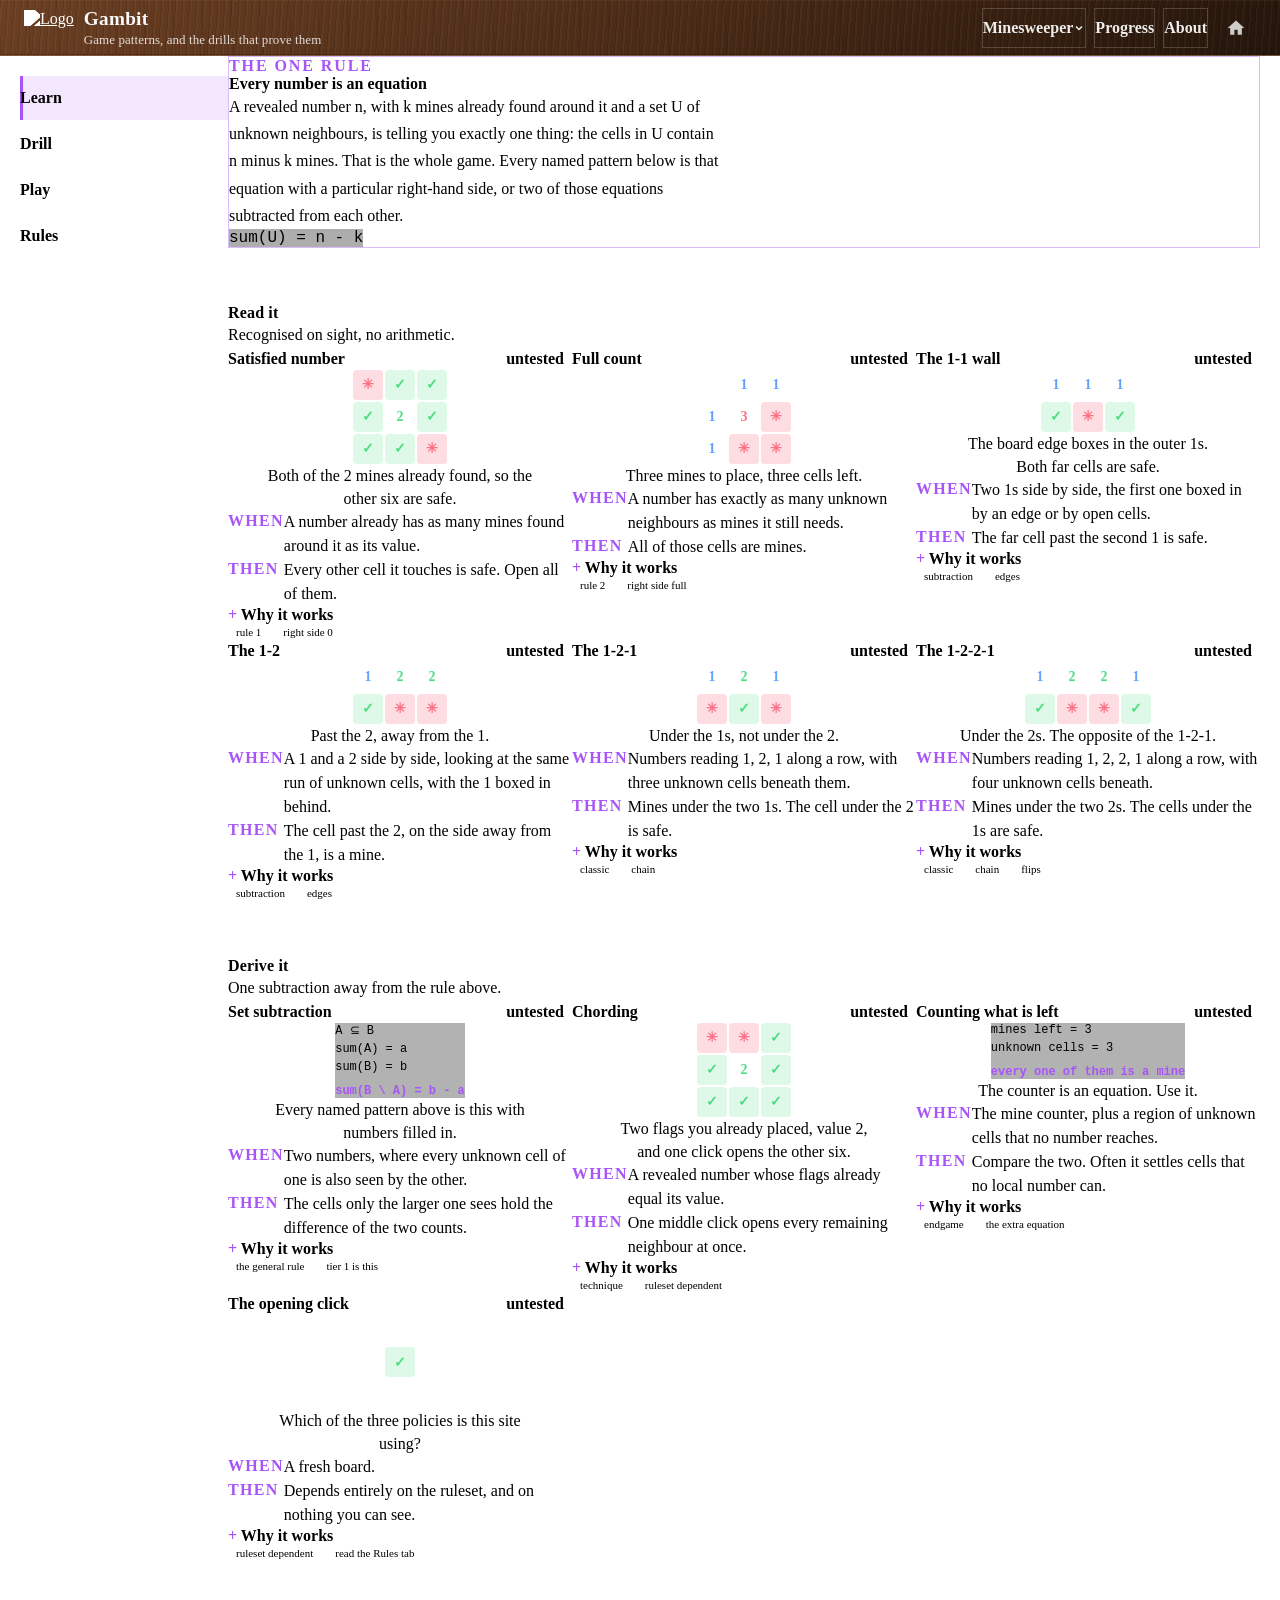
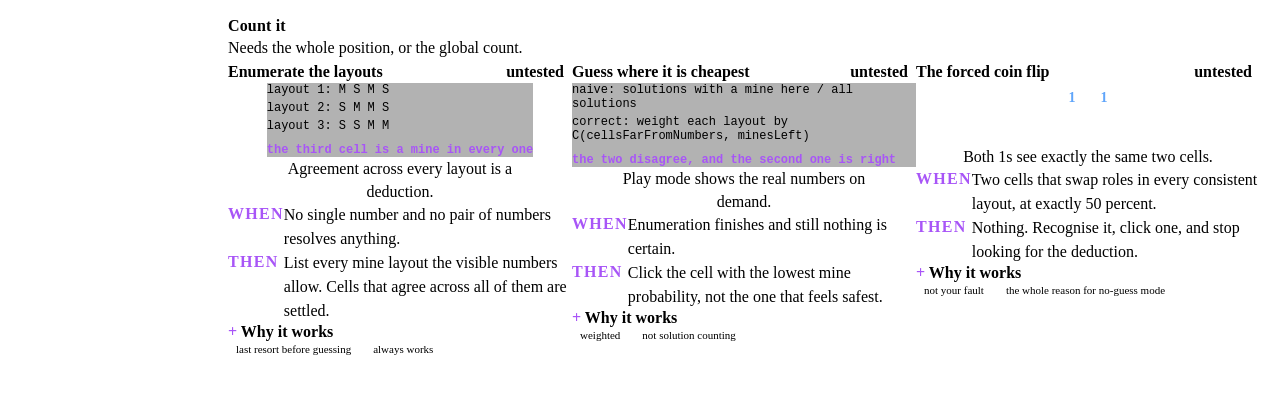
==== commit e2253920: "fix(gambit): game switcher never opened, plus a side-rail layout and a wood skin The switcher was a " ====
--- a/index.html
+++ b/index.html
@@ -58,7 +58,7 @@
 
   <a class="skip-link" href="#main">Skip to content</a>
 
-  <header class="header-bar" data-header-mode="app">
+  <header class="header-bar" data-header-mode="app" data-header-skin="custom">
     <div class="header-logo">
       <a href="https://neorgon.com/" target="_blank" rel="noopener noreferrer">
         <img src="https://cdn.neorgon.org/v1.0.0/energon-classic-logo.png" class="header-logo-img" alt="Logo">
@@ -71,10 +71,11 @@
 
     <div class="header-right">
       <div class="header-actions">
-        <button class="btn btn--ghost btn--sm" id="gameSwitchBtn" data-keep-mobile aria-haspopup="true" aria-expanded="false">
+        <button class="btn btn--ghost btn--sm" id="gameSwitchBtn" data-keep-mobile aria-haspopup="menu" aria-expanded="false">
           <span id="gameSwitchLabel">Minesweeper</span>
           <svg width="12" height="12" viewBox="0 0 24 24" fill="none" stroke="currentColor" stroke-width="3" aria-hidden="true"><path d="M6 9l6 6 6-6"/></svg>
         </button>
+        <div class="header-menu" id="gameMenu" role="menu" aria-labelledby="gameSwitchBtn" data-keep-mobile></div>
         <button class="btn btn--ghost btn--sm" id="progressBtn">Progress</button>
         <button class="btn btn--ghost btn--sm" id="aboutBtn">About</button>
       </div>
@@ -87,12 +88,11 @@
     </div>
   </header>
 
-  <div class="header-menu" id="gameMenu" hidden role="menu" aria-labelledby="gameSwitchBtn"></div>
 
   <main id="main">
     <div class="app-shell">
 
-      <nav class="viewtabs" id="viewTabs" aria-label="Section"></nav>
+      <nav class="viewnav" id="viewTabs" aria-label="Section"></nav>
 
       <div class="view" id="view"></div>
 
--- a/css/style.css
+++ b/css/style.css
@@ -85,13 +85,15 @@
   gap: var(--space-6);
 }
 .stack--tight { gap: var(--space-4); }
-.stack--loose { gap: var(--space-8); }
+/* 32px between major sections read as "no space at all" once the sections had
+   headings of their own. Separate them the way a page break would. */
+.stack--loose { gap: 56px; }
 
 /* Page section: title row + body (replaces “card everything” for grouping) */
 .section {
   display: flex;
   flex-direction: column;
-  gap: var(--space-4);
+  gap: var(--space-6);
 }
 .section__header {
   display: flex;
@@ -108,15 +110,15 @@
 }
 .section__title {
   font-size: var(--text-xl);
-  font-weight: 600;
-  letter-spacing: 0.02em;
+  font-weight: 650;
+  letter-spacing: 0.01em;
   color: var(--text-primary);
 }
 .section__lead {
   font-size: var(--text-sm);
   color: var(--text-muted);
-  line-height: 1.45;
-  max-width: 52ch;
+  line-height: 1.6;
+  max-width: 64ch;
 }
 .section__lead code {
   font-family: ui-monospace, SFMono-Regular, Menlo, Monaco, Consolas, "Liberation Mono", monospace;
@@ -600,31 +602,87 @@
 
 .app-shell {
   width: 100%;
-  max-width: 1080px;
+  max-width: 1240px;
   margin: 0 auto;
-  padding: var(--space-5) var(--space-6) var(--space-8);
-  display: flex;
-  flex-direction: column;
-  gap: var(--space-5);
-}
-
-/* ── View tabs ─────────────────────────────────────────────── */
-.viewtabs {
+  padding: var(--space-6) var(--space-6) 64px;
+  display: grid;
+  grid-template-columns: minmax(0, 1fr);
+  gap: var(--space-6);
+  align-content: start;
+}
+.app-shell > * { min-width: 0; }
+
+/* Desktop moves the section nav into the left gutter that was empty anyway,
+   which also narrows the reading column toward a comfortable measure instead
+   of stretching every paragraph across the full window. */
+@media (min-width: 940px) {
+  .app-shell {
+    grid-template-columns: 208px minmax(0, 1fr);
+    gap: var(--space-8);
+    padding: var(--space-8) var(--space-8) 80px;
+  }
+}
+
+/* ── Header skin: cosy wood ────────────────────────────────────
+ * The one sanctioned exception to "no site-local header CSS": a site-authored
+ * `custom` skin, tokens only. The selector below is copied exactly from
+ * packages/neorgon-ui/header/README.md, because the scoping IS the contract:
+ *
+ *   html:not([data-theme])  collapses the skin the moment a visitor picks a
+ *                           theme with ?theme= , so visitor choice still wins.
+ *   [data-header-skin]      lands at (0,3,1): above the kit default, below an
+ *                           armed season, which is the precedence the fleet uses.
+ *
+ * Warm walnut into a dark table edge, so the bar reads like the side of a
+ * boardgame box rather than a product header.
+ */
+html:not([data-theme]) .header-bar[data-header-skin="custom"] {
+  --header-bg-start: #6b3f23;
+  --header-bg-mid:   #4a2b17;
+  --header-bg-end:   #24150b;
+  --header-accent:   #e8b979;
+
+  /* The grain. Still tokens only: the kit composes --header-bg ON .header-bar
+     precisely so a skin can replace it, and its own comment says so. Three
+     layers over the base ramp, all of them low alpha so the header text keeps
+     its contrast: fine grain, a slower cathedral figure, then two plank seams.
+     No image, no request, and it re-skins with the season like any other value. */
+  --header-bg:
+    repeating-linear-gradient(94deg,
+      rgba(0, 0, 0, .10) 0px, rgba(0, 0, 0, .10) 1px,
+      rgba(255, 214, 160, .035) 1px, rgba(255, 214, 160, .035) 3px,
+      transparent 3px, transparent 7px),
+    repeating-linear-gradient(87deg,
+      rgba(0, 0, 0, .07) 0px, rgba(0, 0, 0, .07) 2px,
+      transparent 2px, transparent 29px),
+    linear-gradient(to bottom,
+      rgba(255, 226, 183, .05) 0 1px,
+      transparent 1px calc(100% - 1px),
+      rgba(0, 0, 0, .22) calc(100% - 1px) 100%),
+    linear-gradient(in oklch 135deg,
+      var(--header-bg-start) 0%, var(--header-bg-mid) 52%, var(--header-bg-end) 100%);
+
+  /* Warm the bottom ramp to match, instead of the cool default hairline. */
+  --header-edge-from: rgba(255, 205, 145, .12);
+  --header-edge-to:   rgba(255, 205, 145, .30);
+}
+
+/* ── Section nav: a row on mobile, a rail on desktop ───────── */
+.viewnav {
   display: flex;
   gap: var(--space-1);
   padding: 4px;
   background: var(--surface-1);
   border: 1px solid var(--border);
   border-radius: var(--radius);
-  align-self: flex-start;
-  max-width: 100%;
   overflow-x: auto;
   scrollbar-width: none;
 }
-.viewtabs::-webkit-scrollbar { display: none; }
+.viewnav::-webkit-scrollbar { display: none; }
+
 .viewtab {
   flex: 0 0 auto;
-  min-height: 34px;
+  min-height: 40px;
   padding: 0 var(--space-4);
   border: 0;
   border-radius: calc(var(--radius) - 4px);
@@ -636,46 +694,51 @@
   cursor: pointer;
   transition: background-color var(--dur), color var(--dur);
 }
-.viewtab:hover { color: var(--text-primary); }
+.viewtab:hover { color: var(--text-primary); background: rgba(255, 255, 255, 0.05); }
 .viewtab.is-active {
   background: color-mix(in srgb, var(--game-accent) 20%, transparent);
   color: var(--text-primary);
   box-shadow: inset 0 0 0 1px color-mix(in srgb, var(--game-accent) 45%, transparent);
 }
 
-/* ── Game switcher menu ────────────────────────────────────── */
-.header-menu {
-  position: fixed;
-  z-index: 300;
-  min-width: 260px;
-  padding: 6px;
-  background: var(--surface-1);
-  border: 1px solid var(--border-strong);
-  border-radius: var(--radius);
-  box-shadow: var(--shadow-modal);
-  display: flex;
-  flex-direction: column;
-  gap: 2px;
-}
-.header-menu__item {
-  display: flex;
-  align-items: center;
-  gap: var(--space-3);
-  padding: var(--space-2) var(--space-3);
-  border: 0;
-  border-radius: var(--radius-sm);
-  background: transparent;
-  color: var(--text-primary);
-  font: inherit;
-  text-align: left;
-  cursor: pointer;
-  transition: background-color var(--dur);
-}
-.header-menu__item:hover { background: var(--surface-2); }
-.header-menu__item.is-active { background: color-mix(in srgb, var(--game-accent) 16%, transparent); }
+@media (min-width: 940px) {
+  .viewnav {
+    position: sticky;
+    top: 76px;
+    flex-direction: column;
+    align-items: stretch;
+    gap: 2px;
+    padding: var(--space-2);
+    overflow: visible;
+    align-self: start;
+  }
+  .viewtab {
+    min-height: 44px;
+    text-align: left;
+    padding: 0 var(--space-3);
+    display: flex;
+    align-items: center;
+  }
+  /* An accent spine reads as "you are here" without shouting. */
+  .viewtab.is-active {
+    background: color-mix(in srgb, var(--game-accent) 14%, transparent);
+    box-shadow: inset 3px 0 0 var(--game-accent);
+  }
+}
+
+/* ── Game switcher menu ────────────────────────────────────────
+ * The panel is the Header Kit's .header-menu: it owns the box, the shadow,
+ * the open animation and the a11y. The kit's stylesheet loads after this one,
+ * so a site-local .header-menu rule loses anyway. Only the row contents here.
+ */
 .menudot { width: 10px; height: 10px; border-radius: 50%; flex: 0 0 auto; }
-.menutext { display: flex; flex-direction: column; gap: 1px; min-width: 0; }
-.menutext small { color: var(--text-muted); font-size: var(--text-xs); }
+.menutext { display: flex; flex-direction: column; gap: 2px; min-width: 0; text-align: left; }
+.menutext small { line-height: 1.4; }
+/* Without a cap the taglines make a 450px dropdown out of a 180px control. */
+.header-menu__item { max-width: 320px; }
+.menutext small { color: var(--text-muted); font-size: var(--text-xs); font-weight: 400; }
+.header-menu__item { display: flex; align-items: center; gap: var(--space-3); width: 100%; }
+.header-menu__item.is-active .menutext strong { color: var(--game-accent); }
 
 /* ── The core rule banner ──────────────────────────────────── */
 .corerule {
@@ -699,7 +762,7 @@
   color: var(--game-accent);
 }
 .corerule__title { font-size: var(--text-xl); font-weight: 650; }
-.corerule__body { color: var(--text-secondary); line-height: 1.6; max-width: 68ch; }
+.corerule__body { color: var(--text-secondary); line-height: 1.7; max-width: 62ch; }
 .corerule__formula {
   align-self: flex-start;
   margin-top: var(--space-2);
@@ -715,14 +778,14 @@
 /* ── Pattern cards ─────────────────────────────────────────── */
 .patterngrid {
   display: grid;
-  grid-template-columns: repeat(auto-fill, minmax(290px, 1fr));
+  grid-template-columns: repeat(auto-fill, minmax(320px, 1fr));
+  gap: var(--space-6);
+}
+.pcard {
+  display: flex;
+  flex-direction: column;
   gap: var(--space-4);
-}
-.pcard {
-  display: flex;
-  flex-direction: column;
-  gap: var(--space-3);
-  padding: var(--space-5);
+  padding: var(--space-6);
   background: var(--surface-1);
   border: 1px solid var(--border);
   border-radius: var(--radius-lg);
@@ -1065,7 +1128,7 @@
 .feedback.is-right .feedback__head strong { color: #4ade80; }
 .feedback.is-wrong .feedback__head strong { color: #fb7185; }
 .feedback__time { font-size: var(--text-sm); color: var(--text-muted); font-variant-numeric: tabular-nums; }
-.feedback__detail { color: var(--text-secondary); line-height: 1.6; max-width: 70ch; }
+.feedback__detail { color: var(--text-secondary); line-height: 1.65; max-width: 68ch; }
 
 /* ── Scoreboard ────────────────────────────────────────────── */
 .scoretable { display: flex; flex-direction: column; gap: 6px; }
@@ -1090,19 +1153,19 @@
 .meter__fill.is-empty { background: transparent; }
 
 /* ── Rules tab ─────────────────────────────────────────────── */
-.ruletable { display: flex; flex-direction: column; gap: var(--space-2); }
+.ruletable { display: flex; flex-direction: column; gap: var(--space-3); }
 .rulerow {
   display: grid;
   grid-template-columns: 230px minmax(0, 1fr);
-  gap: var(--space-4);
+  gap: var(--space-6);
   align-items: start;
-  padding: var(--space-4);
+  padding: var(--space-5);
   background: var(--surface-1);
   border: 1px solid var(--border);
   border-radius: var(--radius);
 }
 .rulerow__name { display: flex; flex-direction: column; gap: var(--space-2); }
-.rulerow__body { font-size: var(--text-sm); color: var(--text-secondary); line-height: 1.6; }
+.rulerow__body { font-size: var(--text-sm); color: var(--text-secondary); line-height: 1.65; max-width: 68ch; }
 .ruleswitch { display: inline-flex; align-items: center; gap: var(--space-2); font-size: var(--text-sm); color: var(--text-muted); cursor: pointer; }
 .ruleswitch input { width: 18px; height: 18px; accent-color: var(--game-accent); cursor: pointer; }
 
@@ -1198,19 +1261,19 @@
 @media (max-width: 700px) {
   .app-shell { padding: var(--space-4) var(--space-4) var(--space-8); gap: var(--space-4); }
   .msboard { --cell: 26px; padding: var(--space-2); }
-  .gboard { --cell: 38px; }
+  .gboard, .chess-frame { --cell: 38px; }
   .drillprompt { font-size: var(--text-base); }
   .patterngrid { grid-template-columns: 1fr; }
 }
 @media (max-width: 420px) {
   .msboard { --cell: 22px; }
-  .gboard { --cell: 34px; }
+  .gboard, .chess-frame { --cell: 34px; }
   .msmini { grid-template-columns: repeat(var(--cols), 26px); }
   .msmini__c { width: 26px; height: 26px; font-size: 12px; }
 }
 
 /* ── Chess ─────────────────────────────────────────────────── */
-.chess-frame { display: flex; gap: 4px; justify-content: center; align-items: stretch; }
+.chess-frame { display: flex; gap: 4px; justify-content: center; align-items: stretch; max-width: 100%; overflow-x: auto; }
 .chess-ranks {
   display: grid;
   grid-template-rows: repeat(8, var(--cell, 44px));
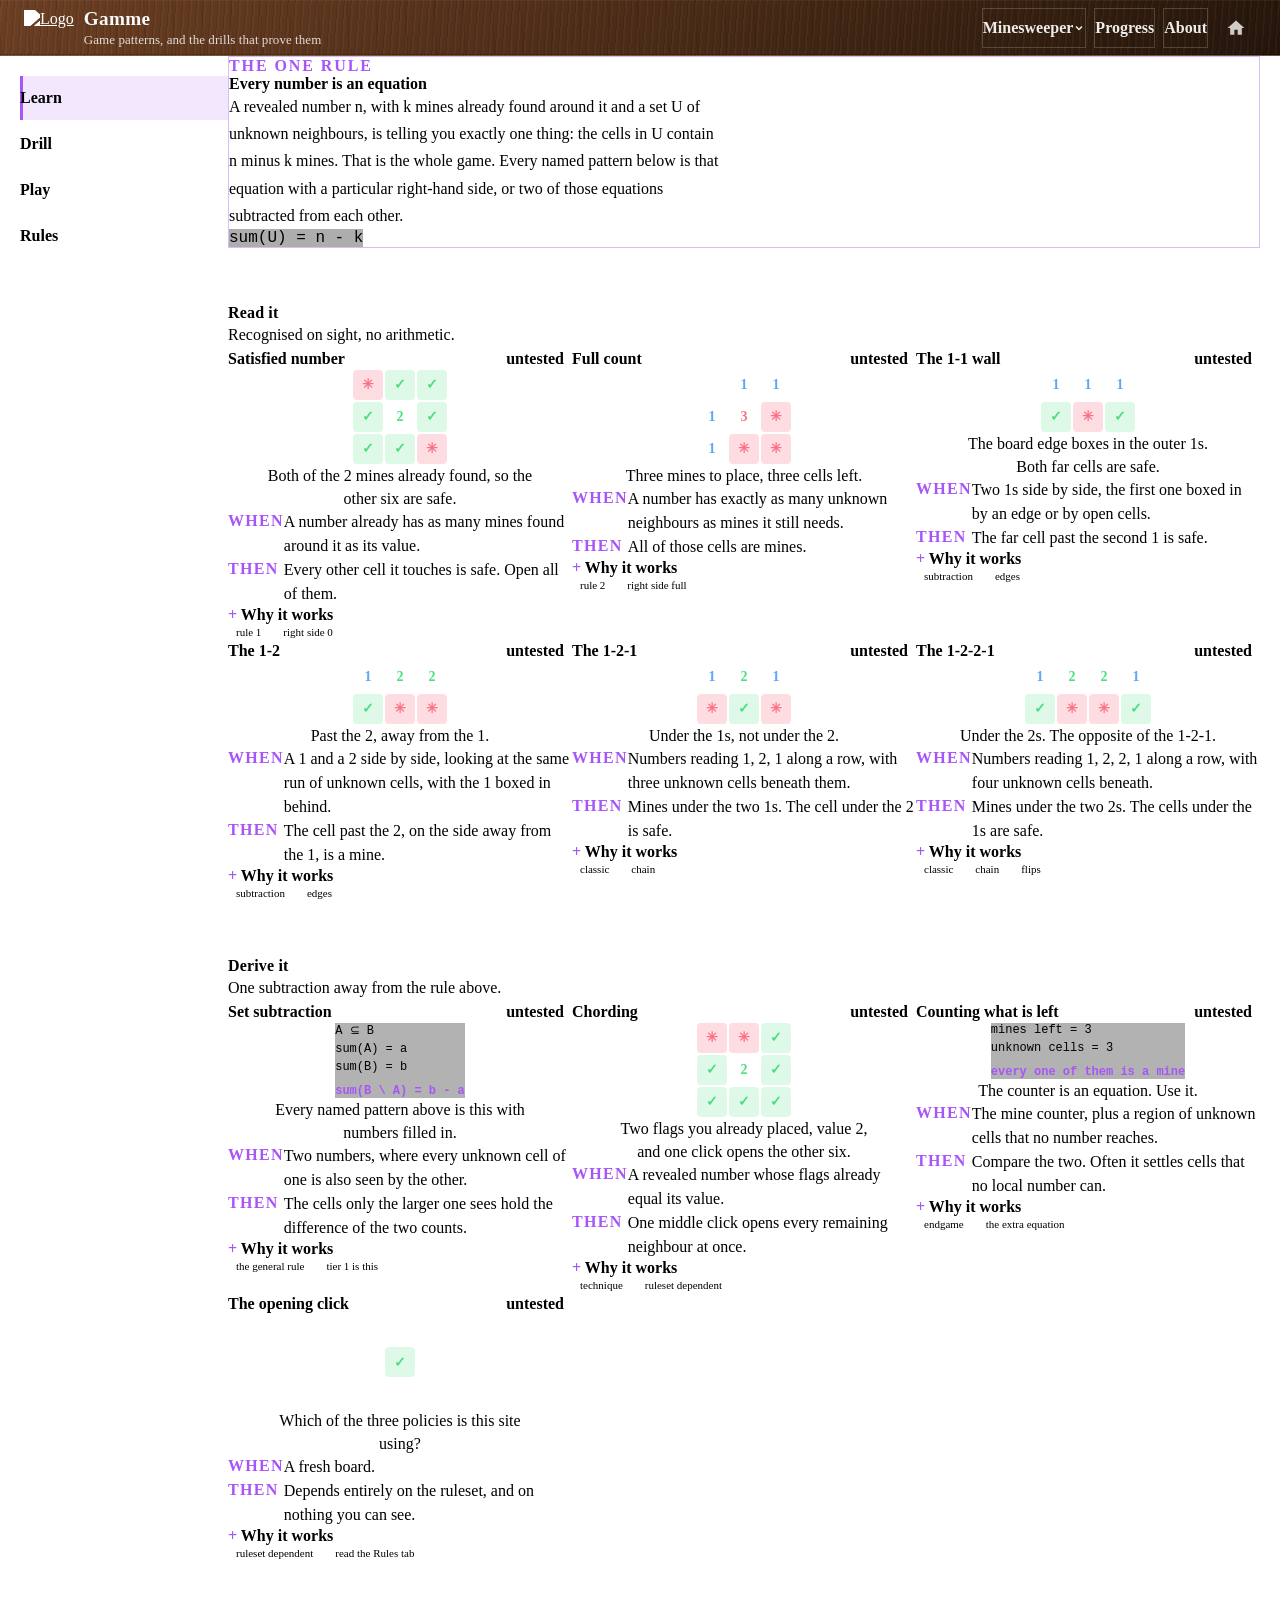
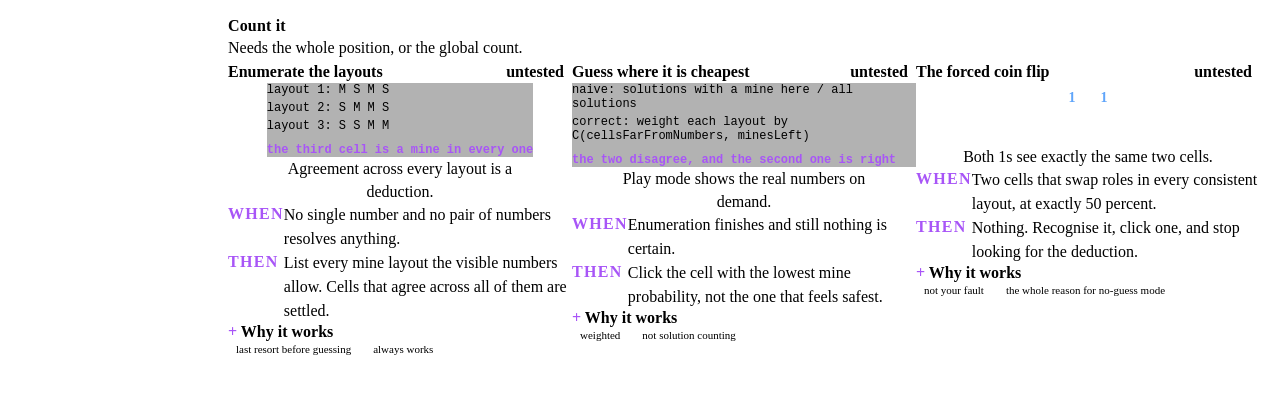
==== commit 1355d40f: "refactor: rename Gambit to Gamme 'Faire ses gammes' is the French idiom for practising your scales: " ====
--- a/index.html
+++ b/index.html
@@ -3,27 +3,27 @@
 <head>
   <meta charset="UTF-8">
   <meta name="viewport" content="width=device-width, initial-scale=1.0">
-  <title>Gambit | Game Pattern Drills</title>
+  <title>Gamme | Game Pattern Drills</title>
   <meta name="description" content="Learn the pattern logic behind Minesweeper, chess and dice economy games, then drill it against a live engine with switchable rulesets">
-  <meta property="og:title" content="Gambit: Game Pattern Drills">
+  <meta property="og:title" content="Gamme: Game Pattern Drills">
   <meta property="og:description" content="The named patterns, the one rule they all come from, and a drill that tells you in ninety seconds whether you have it">
   <meta property="og:type" content="website">
-  <meta property="og:url" content="https://gambit.neorgon.com/">
+  <meta property="og:url" content="https://gamme.neorgon.com/">
   <meta property="og:site_name" content="Neorgon">
   <meta name="twitter:card" content="summary_large_image">
-  <meta name="twitter:title" content="Gambit: Game Pattern Drills">
+  <meta name="twitter:title" content="Gamme: Game Pattern Drills">
   <meta name="twitter:description" content="The named patterns, the one rule they all come from, and a drill that scores you">
   <meta name="robots" content="index, follow">
-  <link rel="canonical" href="https://gambit.neorgon.com/">
+  <link rel="canonical" href="https://gamme.neorgon.com/">
   <meta property="og:locale" content="en_US">
   <meta name="theme-color" content="#040714">
-  <meta name="neo-repo" content="https://github.com/energon-a-secas/gambit-site">
+  <meta name="neo-repo" content="https://github.com/energon-a-secas/gamme-site">
   <meta name="neo-updated" content="updated Aug 2026">
-  <meta property="og:image" content="https://gambit.neorgon.com/og-preview.jpg">
+  <meta property="og:image" content="https://gamme.neorgon.com/og-preview.jpg">
   <meta property="og:image:width" content="1200">
   <meta property="og:image:height" content="630">
-  <meta property="og:image:alt" content="Gambit">
-  <meta name="twitter:image" content="https://gambit.neorgon.com/og-preview.jpg">
+  <meta property="og:image:alt" content="Gamme">
+  <meta name="twitter:image" content="https://gamme.neorgon.com/og-preview.jpg">
   <link rel="icon" type="image/x-icon" href="https://cdn.neorgon.org/v1.0.0/favicon.ico" />
   <!-- Fleet design tokens — canonical, do not redeclare locally (PROJECTS.md section 5) -->
   <link rel="stylesheet" href="https://cdn.neorgon.org/v1.0.0/styles/base.css">
@@ -44,9 +44,9 @@
   {
     "@context": "https://schema.org",
     "@type": "WebApplication",
-    "name": "Gambit",
+    "name": "Gamme",
     "description": "Learn the pattern logic behind Minesweeper, chess and dice economy games, then drill it against a live engine with switchable rulesets",
-    "url": "https://gambit.neorgon.com/",
+    "url": "https://gamme.neorgon.com/",
     "applicationCategory": "EducationalApplication",
     "operatingSystem": "Any",
     "offers": { "@type": "Offer", "price": "0", "priceCurrency": "USD" },
@@ -64,7 +64,7 @@
         <img src="https://cdn.neorgon.org/v1.0.0/energon-classic-logo.png" class="header-logo-img" alt="Logo">
       </a>
       <a href="./" class="header-title-link">
-        <h1>Gambit</h1>
+        <h1>Gamme</h1>
         <div class="header-subtitle">Game patterns, and the drills that prove them</div>
       </a>
     </div>
--- a/css/style.css
+++ b/css/style.css
@@ -597,7 +597,7 @@
 }
 
 /* ═══════════════════════════════════════════════════════════════
-   Gambit app
+   Gamme app
    ═══════════════════════════════════════════════════════════════ */
 
 .app-shell {
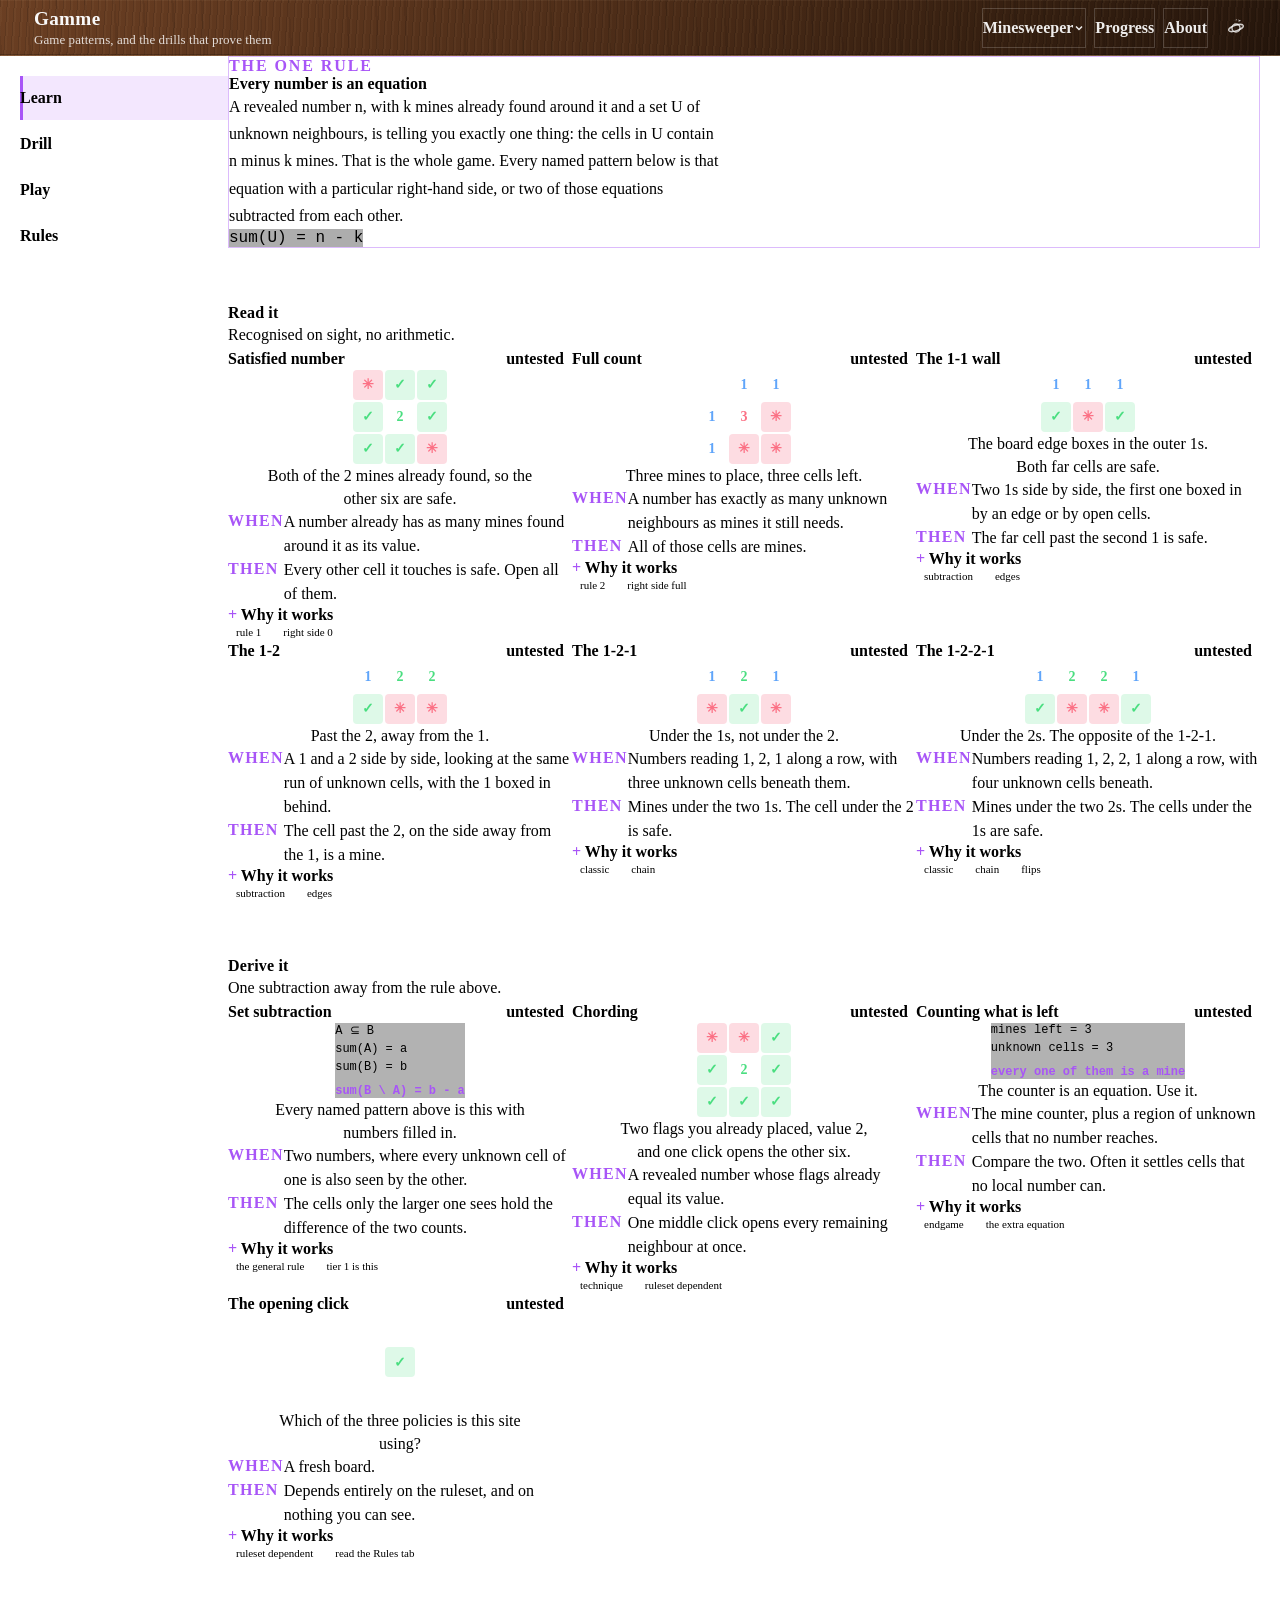
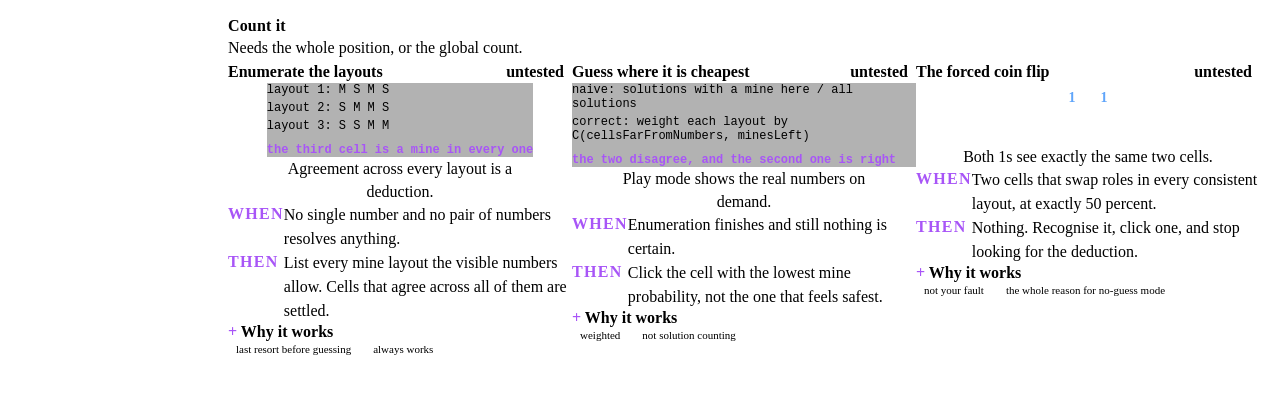
==== commit b4170e79: "feat(header): merge logo+title into one site-home link, planet hub icon, neo-repo source meta" ====
--- a/index.html
+++ b/index.html
@@ -60,12 +60,13 @@
 
   <header class="header-bar" data-header-mode="app" data-header-skin="custom">
     <div class="header-logo">
-      <a href="https://neorgon.com/" target="_blank" rel="noopener noreferrer">
-        <img src="https://cdn.neorgon.org/v1.0.0/energon-classic-logo.png" class="header-logo-img" alt="Logo">
-      </a>
       <a href="./" class="header-title-link">
+        <img src="https://cdn.neorgon.org/v1.0.0/energon-classic-logo.png" class="header-logo-img" alt="">
+        <div class="header-title-wrap">
         <h1>Gamme</h1>
         <div class="header-subtitle">Game patterns, and the drills that prove them</div>
+      
+        </div>
       </a>
     </div>
 
@@ -81,8 +82,15 @@
       </div>
 
       <a class="header-home" href="https://neorgon.com/" title="neorgon.com" aria-label="Neorgon home">
-        <svg viewBox="0 0 24 24" fill="currentColor" xmlns="http://www.w3.org/2000/svg">
-          <path d="M10 20v-6h4v6h5v-8h3L12 3 2 12h3v8z"/>
+        <svg class="nh-hub-icon" viewBox="0 0 24 24" fill="none" stroke="currentColor" stroke-width="1.5" stroke-linecap="round" stroke-linejoin="round" xmlns="http://www.w3.org/2000/svg" aria-hidden="true">
+          <circle cx="12" cy="12" r="4.4"/>
+          <ellipse cx="12" cy="12" rx="8.4" ry="3" transform="rotate(-18 12 12)"/>
+          <g class="nh-orbit">
+            <path d="M17.5 4.2 14.2 2.7l.9 1.4-.6 1.1z" fill="currentColor" stroke="none"/>
+            <circle cx="12.6" cy="3" r=".7" fill="currentColor" stroke="none" opacity=".55"/>
+            <circle cx="11.1" cy="3.3" r=".55" fill="currentColor" stroke="none" opacity=".35"/>
+            <circle cx="9.8" cy="3.7" r=".4" fill="currentColor" stroke="none" opacity=".2"/>
+          </g>
         </svg>
       </a>
     </div>
--- a/css/style.css
+++ b/css/style.css
@@ -1298,3 +1298,301 @@
 .chess-frame--mini { --cell: 26px; }
 .chess-frame--mini .chess-ranks, .chess-frame--mini .chess-files { display: none; }
 .chess-hint { font-size: var(--text-xs); color: var(--text-muted); text-align: center; }
+
+/* ── Cards teardown ────────────────────────────────────────── */
+.langbar {
+  display: flex;
+  flex-wrap: wrap;
+  align-items: center;
+  justify-content: space-between;
+  gap: var(--space-4);
+  padding: var(--space-3) var(--space-4);
+  border: 1px solid var(--border);
+  border-radius: var(--radius);
+  background: var(--surface-1);
+}
+.langbar__note { font-size: var(--text-sm); color: var(--text-muted); }
+.langbar__toggle { display: flex; gap: 2px; padding: 3px; border-radius: var(--radius-sm); background: var(--surface-2); }
+.langbtn {
+  min-height: 30px;
+  padding: 0 var(--space-3);
+  border: 0;
+  border-radius: calc(var(--radius-sm) - 2px);
+  background: transparent;
+  color: var(--text-muted);
+  font: inherit;
+  font-size: var(--text-xs);
+  font-weight: 700;
+  letter-spacing: .04em;
+  cursor: pointer;
+  transition: background-color var(--dur), color var(--dur);
+}
+.langbtn.is-active { background: var(--game-accent); color: #1a0f08; }
+
+/* The comparison table. A grid, not a <table>, so a row can be a button and
+   the whole thing can collapse to two columns on a phone. */
+.cmp {
+  display: flex;
+  flex-direction: column;
+  gap: 2px;
+  border: 1px solid var(--border);
+  border-radius: var(--radius);
+  padding: var(--space-2);
+  background: var(--surface-1);
+  overflow-x: auto;
+}
+.cmp__row {
+  display: grid;
+  grid-template-columns: minmax(150px, 1.4fr) repeat(4, minmax(96px, 1fr));
+  gap: var(--space-2);
+  align-items: center;
+  width: 100%;
+  padding: var(--space-3);
+  border: 0;
+  border-radius: var(--radius-sm);
+  background: transparent;
+  color: var(--text-primary);
+  font: inherit;
+  text-align: left;
+  cursor: pointer;
+  transition: background-color var(--dur);
+}
+.cmp__row:hover { background: rgba(255, 255, 255, .04); }
+.cmp__row.is-open { background: color-mix(in srgb, var(--game-accent) 14%, transparent); }
+.cmp__row--head {
+  cursor: default;
+  font-size: var(--text-xs);
+  text-transform: uppercase;
+  letter-spacing: .06em;
+  color: var(--text-muted);
+}
+.cmp__row--head:hover { background: transparent; }
+.cmp__game { display: flex; flex-direction: column; gap: 1px; min-width: 0; }
+.cmp__game small { color: var(--text-muted); font-size: var(--text-xs); }
+.cmp__cell { font-size: var(--text-sm); color: var(--text-secondary); }
+/* Tone is a hint, never the only signal: every cell also states its value. */
+.cmp__cell.tone-good { color: #6ee7b7; }
+.cmp__cell.tone-mid  { color: #fcd34d; }
+.cmp__cell.tone-bad  { color: #fca5a5; }
+.cmp__row--head .cmp__cell { color: var(--text-muted); }
+.cmp__hint { color: var(--text-muted); font-size: var(--text-sm); max-width: 62ch; }
+
+.chip {
+  min-height: 32px;
+  padding: 0 var(--space-3);
+  border: 1px solid var(--border);
+  border-radius: 999px;
+  background: transparent;
+  color: var(--text-muted);
+  font: inherit;
+  font-size: var(--text-xs);
+  font-weight: 600;
+  cursor: pointer;
+  transition: background-color var(--dur), color var(--dur), border-color var(--dur);
+}
+.chip:hover { color: var(--text-primary); border-color: var(--border-strong); }
+.chip.is-active {
+  background: color-mix(in srgb, var(--game-accent) 20%, transparent);
+  border-color: var(--game-accent);
+  color: var(--text-primary);
+}
+
+.factgrid {
+  display: grid;
+  grid-template-columns: repeat(auto-fit, minmax(230px, 1fr));
+  gap: var(--space-3);
+}
+.fact {
+  padding: var(--space-4);
+  border: 1px solid var(--border);
+  border-radius: var(--radius-sm);
+  background: var(--surface-1);
+}
+.fact__label {
+  font-size: var(--text-xs);
+  text-transform: uppercase;
+  letter-spacing: .06em;
+  color: var(--text-muted);
+  margin-bottom: var(--space-2);
+}
+.fact__value { font-size: var(--text-sm); color: var(--text-secondary); line-height: 1.55; }
+
+.prosebox {
+  padding: var(--space-4) var(--space-5);
+  border-left: 3px solid var(--border-strong);
+  border-radius: 0 var(--radius-sm) var(--radius-sm) 0;
+  background: var(--surface-1);
+}
+.prosebox--good  { border-left-color: #34d399; }
+.prosebox--bad   { border-left-color: #f87171; }
+.prosebox--steal { border-left-color: var(--game-accent); }
+.prosebox__label {
+  font-size: var(--text-xs);
+  text-transform: uppercase;
+  letter-spacing: .06em;
+  color: var(--text-muted);
+  margin-bottom: var(--space-2);
+}
+.prosebox__body { color: var(--text-secondary); line-height: 1.7; max-width: 68ch; }
+
+.sourcelist { list-style: none; display: flex; flex-direction: column; gap: var(--space-2); }
+.sourcelist a { color: var(--game-accent); font-size: var(--text-sm); }
+
+/* ── Cards: the decisions view ─────────────────────────────── */
+.decision__q { font-size: var(--text-lg); font-weight: 650; color: var(--text-primary); }
+.decision__opts { display: grid; grid-template-columns: repeat(auto-fit, minmax(260px, 1fr)); gap: var(--space-3); }
+.decision__opt {
+  display: grid;
+  grid-template-columns: 1fr auto;
+  gap: var(--space-2) var(--space-3);
+  align-items: start;
+  padding: var(--space-4);
+  border: 1px solid var(--border);
+  border-radius: var(--radius-sm);
+  background: var(--surface-1);
+  color: var(--text-primary);
+  font: inherit;
+  text-align: left;
+  cursor: pointer;
+  transition: border-color var(--dur), background-color var(--dur);
+}
+.decision__opt:hover { border-color: var(--border-strong); }
+.decision__opt.is-open { border-color: var(--game-accent); background: color-mix(in srgb, var(--game-accent) 10%, transparent); }
+.decision__label { font-weight: 600; font-size: var(--text-sm); }
+.decision__count {
+  min-width: 24px;
+  text-align: center;
+  font-size: var(--text-xs);
+  font-weight: 700;
+  color: var(--game-accent);
+}
+.decision__so, .decision__who { grid-column: 1 / -1; }
+.decision__so { font-size: var(--text-sm); color: var(--text-secondary); line-height: 1.6; }
+.decision__who { font-size: var(--text-xs); color: var(--text-muted); }
+
+@media (max-width: 700px) {
+  .cmp__row { grid-template-columns: minmax(120px, 1.2fr) repeat(4, minmax(78px, 1fr)); }
+  .cmp { padding: var(--space-1); }
+}
+
+/* ── Cards: the model game board ───────────────────────────── */
+.mboard { display: flex; flex-direction: column; gap: var(--space-4); }
+.mside {
+  display: flex;
+  flex-direction: column;
+  gap: var(--space-3);
+  padding: var(--space-4);
+  border: 1px solid var(--border);
+  border-radius: var(--radius);
+  background: var(--surface-1);
+}
+.mside__label {
+  display: flex;
+  align-items: baseline;
+  gap: var(--space-3);
+  font-size: var(--text-xs);
+  text-transform: uppercase;
+  letter-spacing: .06em;
+  color: var(--text-muted);
+}
+.mlife { color: #fca5a5; font-size: var(--text-sm); }
+.mmana { color: var(--game-accent); font-size: var(--text-sm); }
+.mrow { display: flex; flex-wrap: wrap; gap: var(--space-2); min-height: 44px; align-items: center; }
+.mrow--hand { padding-top: var(--space-2); border-top: 1px dashed var(--border); }
+.mempty { color: var(--text-muted); font-size: var(--text-sm); font-style: italic; }
+
+.mcreature {
+  display: flex;
+  flex-direction: column;
+  gap: 2px;
+  min-width: 78px;
+  padding: var(--space-2) var(--space-3);
+  border: 1px solid var(--border-strong);
+  border-radius: var(--radius-sm);
+  background: var(--surface-2);
+  color: var(--text-primary);
+  font: inherit;
+  cursor: pointer;
+  transition: border-color var(--dur), transform var(--dur-fast), opacity var(--dur);
+}
+.mcreature__name { font-size: var(--text-xs); font-weight: 600; }
+.mcreature__stats { font-size: var(--text-sm); color: var(--game-accent); font-weight: 700; }
+/* Sickness and spentness are the tempo rules made visible, so both are shown
+   with opacity AND a border, never colour alone. */
+.mcreature.is-sick { opacity: .55; border-style: dashed; }
+.mcreature.is-spent { opacity: .45; }
+.mcreature.is-selected { border-color: var(--game-accent); transform: translateY(-3px); }
+
+.mhandcard, .handcard {
+  display: flex;
+  align-items: center;
+  gap: var(--space-2);
+  padding: var(--space-2) var(--space-3);
+  border: 1px solid var(--border);
+  border-radius: var(--radius-sm);
+  background: var(--surface-2);
+  color: var(--text-secondary);
+  font: inherit;
+  font-size: var(--text-xs);
+  text-align: left;
+}
+.mhandcard.is-playable { cursor: pointer; color: var(--text-primary); border-color: var(--border-strong); }
+.mhandcard.is-playable:hover { border-color: var(--game-accent); }
+.mhandcard:disabled { opacity: .45; }
+.handcard { flex-direction: column; align-items: flex-start; gap: 2px; min-width: 104px; cursor: pointer; }
+.handcard.is-picked { border-color: var(--game-accent); background: color-mix(in srgb, var(--game-accent) 16%, transparent); }
+.handcard__cost {
+  display: inline-flex;
+  align-items: center;
+  justify-content: center;
+  min-width: 20px; height: 20px;
+  border-radius: 50%;
+  background: var(--game-accent);
+  color: #1a0f08;
+  font-weight: 700;
+  font-size: var(--text-xs);
+}
+.handcard__name { font-weight: 600; color: var(--text-primary); font-size: var(--text-sm); }
+.handcard__body { color: var(--text-muted); }
+.handrow { display: flex; flex-wrap: wrap; gap: var(--space-2); }
+.curvetotal { font-variant-numeric: tabular-nums; color: var(--game-accent); font-weight: 700; }
+
+.facebtn {
+  align-self: flex-start;
+  min-height: 32px;
+  padding: 0 var(--space-3);
+  border: 1px dashed var(--border-strong);
+  border-radius: var(--radius-sm);
+  background: transparent;
+  color: var(--text-muted);
+  font: inherit;
+  font-size: var(--text-xs);
+  cursor: pointer;
+}
+.facebtn:hover { color: var(--text-primary); border-color: var(--game-accent); }
+
+.lethalbar {
+  display: flex;
+  flex-wrap: wrap;
+  gap: var(--space-3);
+  padding: var(--space-3) var(--space-4);
+  border: 1px solid var(--border);
+  border-left: 3px solid var(--border-strong);
+  border-radius: var(--radius-sm);
+  background: var(--surface-1);
+  font-size: var(--text-sm);
+  color: var(--text-muted);
+}
+.lethalbar.is-on { border-left-color: #34d399; color: #6ee7b7; }
+.lethalbar__warn { color: #fca5a5; }
+.playnote { font-size: var(--text-xs); color: var(--text-muted); }
+
+.verdict {
+  padding: var(--space-4);
+  border-radius: var(--radius-sm);
+  border-left: 3px solid var(--border-strong);
+  background: var(--surface-1);
+  font-size: var(--text-lg);
+}
+.verdict--win { border-left-color: #34d399; }
+.verdict--loss { border-left-color: #f87171; }
--- a/css/neorgon-header.css
+++ b/css/neorgon-header.css
@@ -352,6 +352,11 @@
   transition-duration: .2s;
   transition-timing-function: var(--header-ease-in, ease);
 }
+/* Keyboard focus entering a hidden bar reveals it: focus must never sit
+   on an off-screen control (WCAG 2.4.7, and 2.2's 2.4.11). header.js
+   drops the class on focusin so the next scroll decision agrees with
+   what is painted; this rule covers the frame in between. */
+.header-bar.header-hidden:focus-within { transform: none; }
 
 /* ── Logo block ──────────────────────────────────────────────── */
 .header-logo {
@@ -369,7 +374,8 @@
   filter: brightness(0) invert(1);
   transition: transform .28s var(--header-ease, ease);
 }
-.header-logo-img:hover { transform: scale(1.06) rotate(-4deg); }
+.header-logo-img:hover,
+.header-title-link:hover .header-logo-img { transform: scale(1.06) rotate(-4deg); }
 
 /* min-height also fixes a target-size failure: at <=700px the subtitle is
    hidden and this link collapses to 22px, under the 24px WCAG 2.5.8
@@ -383,6 +389,26 @@
   justify-content: center;
   min-height: var(--header-control-h);
 }
+/* Current contract: mark + name are ONE anchor to the site's own home
+   (the img rides inside .header-title-link with alt=""), so the link's
+   accessible name is the title text and the logo stops being a second,
+   differently-behaved link. Scoped with :has() so the retired two-anchor
+   markup keeps rendering unchanged wherever it still exists. */
+.header-title-link:has(> .header-logo-img, > picture) {
+  flex-direction: row;
+  align-items: center;
+  gap: 10px;
+}
+.header-title-wrap {
+  display: flex;
+  flex-direction: column;
+  justify-content: center;
+  min-width: 0;
+}
+/* The one visible cue that the name is a control: the title warms to the
+   accent on hover. Kept subtle; the cursor and the logo tilt do the rest. */
+.header-logo h1 { transition: color .2s var(--header-ease, ease); }
+.header-title-link:hover h1 { color: var(--header-accent); }
 /* rem, not em: a shared component must not rescale because a site set its
    own body font-size. 1.2rem == 19.2px == today's rendered size.
 
@@ -589,6 +615,25 @@
   height: var(--header-icon-solid, 20px);
   display: block;
 }
+
+/* ── Hub glyph: inclined planet + orbiting rocket ────────────────
+   .header-home now carries the kit's planet SVG (markup contract in
+   the README) — the one header link to neorgon.com, tooltip
+   "neorgon.com". Idle it is a still planet with the rocket parked;
+   on hover or keyboard focus the rocket does laps, smoke trailing.
+   Stroked glyph, so it sizes with --header-icon, not the solid token. */
+.header-home svg.nh-hub-icon {
+  width: var(--header-icon, 22px);
+  height: var(--header-icon, 22px);
+}
+.header-home .nh-orbit {
+  transform-origin: 12px 12px; /* viewBox centre — the planet */
+}
+.header-home:hover .nh-orbit,
+.header-home:focus-visible .nh-orbit {
+  animation: nh-orbit-lap 1.4s linear infinite;
+}
+@keyframes nh-orbit-lap { to { transform: rotate(360deg); } }
 
 /* ── Overflow toggle (⋯) — injected by header.js ─────────────── */
 .header-overflow { position: relative; display: flex; }
@@ -789,7 +834,10 @@
   .header-bar[data-header-autohide="on"],
   .header-bar[data-header-autohide="on"].header-hidden { transition: none; }
   .header-logo-img { transition: none; }
-  .header-logo-img:hover { transform: none; }
+  .header-logo-img:hover,
+  .header-title-link:hover .header-logo-img { transform: none; }
+  .header-home:hover .nh-orbit,
+  .header-home:focus-visible .nh-orbit { animation: none; }
   .header-menu.open { animation: none; }
   .header-overflow-toggle:active,
   .header-theme-toggle:active,
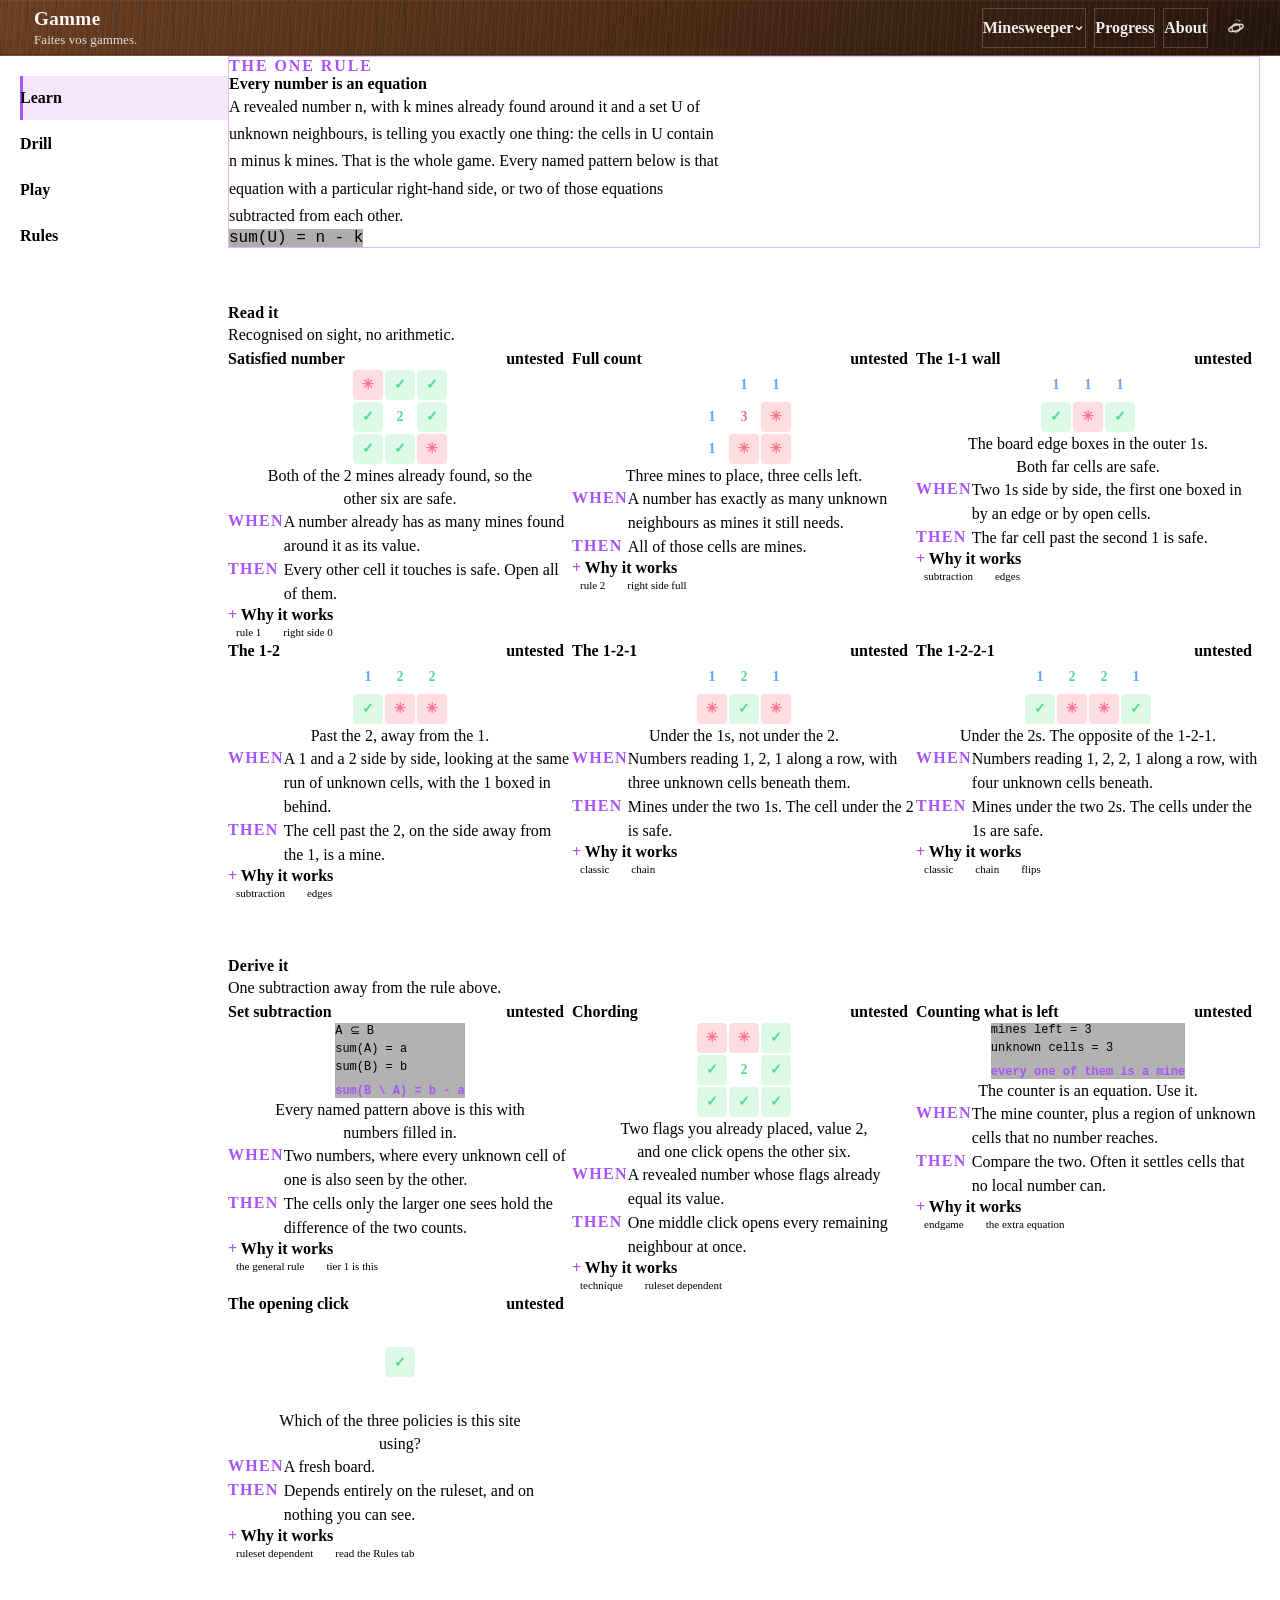
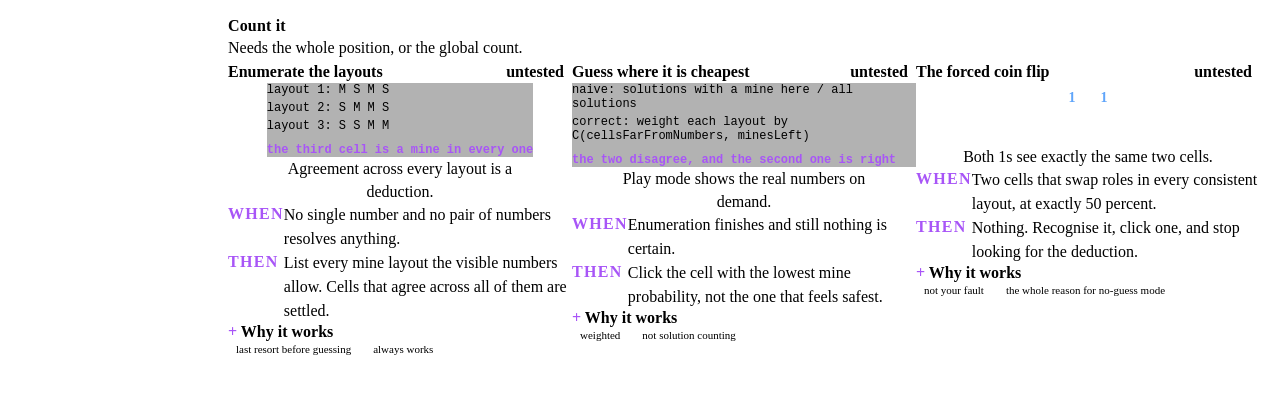
==== commit 455d78d2: "chore(ui): sync header/footer kit (theme-tinted favicon, site-home link, data-fr subtitles)" ====
--- a/index.html
+++ b/index.html
@@ -25,14 +25,14 @@
   <meta property="og:image:alt" content="Gamme">
   <meta name="twitter:image" content="https://gamme.neorgon.com/og-preview.jpg">
   <link rel="icon" type="image/x-icon" href="https://cdn.neorgon.org/v1.0.0/favicon.ico" />
-  <!-- Fleet design tokens — canonical, do not redeclare locally (PROJECTS.md section 5) -->
+  <!-- Fleet design tokens: canonical, do not redeclare locally (PROJECTS.md section 5) -->
   <link rel="stylesheet" href="https://cdn.neorgon.org/v1.0.0/styles/base.css">
   <link rel="stylesheet" href="css/style.css">
   <!-- Per-game surfaces. Shared classes live in style.css; these hold only
        what one game needs and no other game can reuse. -->
   <link rel="stylesheet" href="css/games-economy.css">
   <link rel="stylesheet" href="css/games-twenty48.css">
-  <!-- Neorgon Header Kit (vendored; ?header=live swaps CSS to CDN). Keep after style.css — the kit owns the header. -->
+  <!-- Neorgon Header Kit (vendored; ?header=live swaps CSS to CDN). Keep after style.css. The kit owns the header. -->
   <script>(function(){var m=location.search.match(/[?&]theme=([\w-]+)/)||document.cookie.match(/(?:^|;\s*)neo_theme=([\w-]+)/);if(m&&m[1]!=='default')document.documentElement.dataset.theme=decodeURIComponent(m[1]);})();</script>
   <link rel="stylesheet" href="css/neorgon-header.css">
   <link rel="stylesheet" href="css/neorgon-themes.css">
@@ -64,7 +64,7 @@
         <img src="https://cdn.neorgon.org/v1.0.0/energon-classic-logo.png" class="header-logo-img" alt="">
         <div class="header-title-wrap">
         <h1>Gamme</h1>
-        <div class="header-subtitle">Game patterns, and the drills that prove them</div>
+        <div class="header-subtitle" data-fr="Faites vos gammes.">Game patterns, and the drills that prove them</div>
       
         </div>
       </a>
--- a/css/neorgon-header.css
+++ b/css/neorgon-header.css
@@ -437,6 +437,20 @@
   font-weight: 500;
   margin: 2px 0 0;
   letter-spacing: .005em;
+  white-space: nowrap;
+}
+
+/* Epigraph: the animating half of a bilingual subtitle. The glyph churn is
+   decoration, so it is aria-hidden and .neo-epi-sr carries the real sentence
+   for assistive tech. Both live inside .header-subtitle, which keeps the
+   existing nowrap and mobile-hide behaviour unchanged. */
+.neo-epi { font-variant-ligatures: none; }
+.neo-epi-sr {
+  position: absolute;
+  width: 1px; height: 1px;
+  margin: -1px; padding: 0; border: 0;
+  overflow: hidden;
+  clip-path: inset(50%);
   white-space: nowrap;
 }
 
--- a/css/neorgon-footer.css
+++ b/css/neorgon-footer.css
@@ -161,6 +161,15 @@
 .neo-footer-sep { opacity: .4; user-select: none; }
 
 /* Version / updated stamps — mono + tabular so they never jitter */
+/* The end mark. Ornament only: it states nothing the page needs, which is
+   why it is safe to render in a language most visitors do not read. */
+.neo-footer-fin {
+  font-style: italic;
+  letter-spacing: .08em;
+  color: var(--footer-text-dim, var(--header-text-dim));
+  opacity: .75;
+}
+
 .neo-footer-stamp {
   font-family: ui-monospace, SFMono-Regular, "SF Mono", Menlo, monospace;
   font-variant-numeric: tabular-nums;
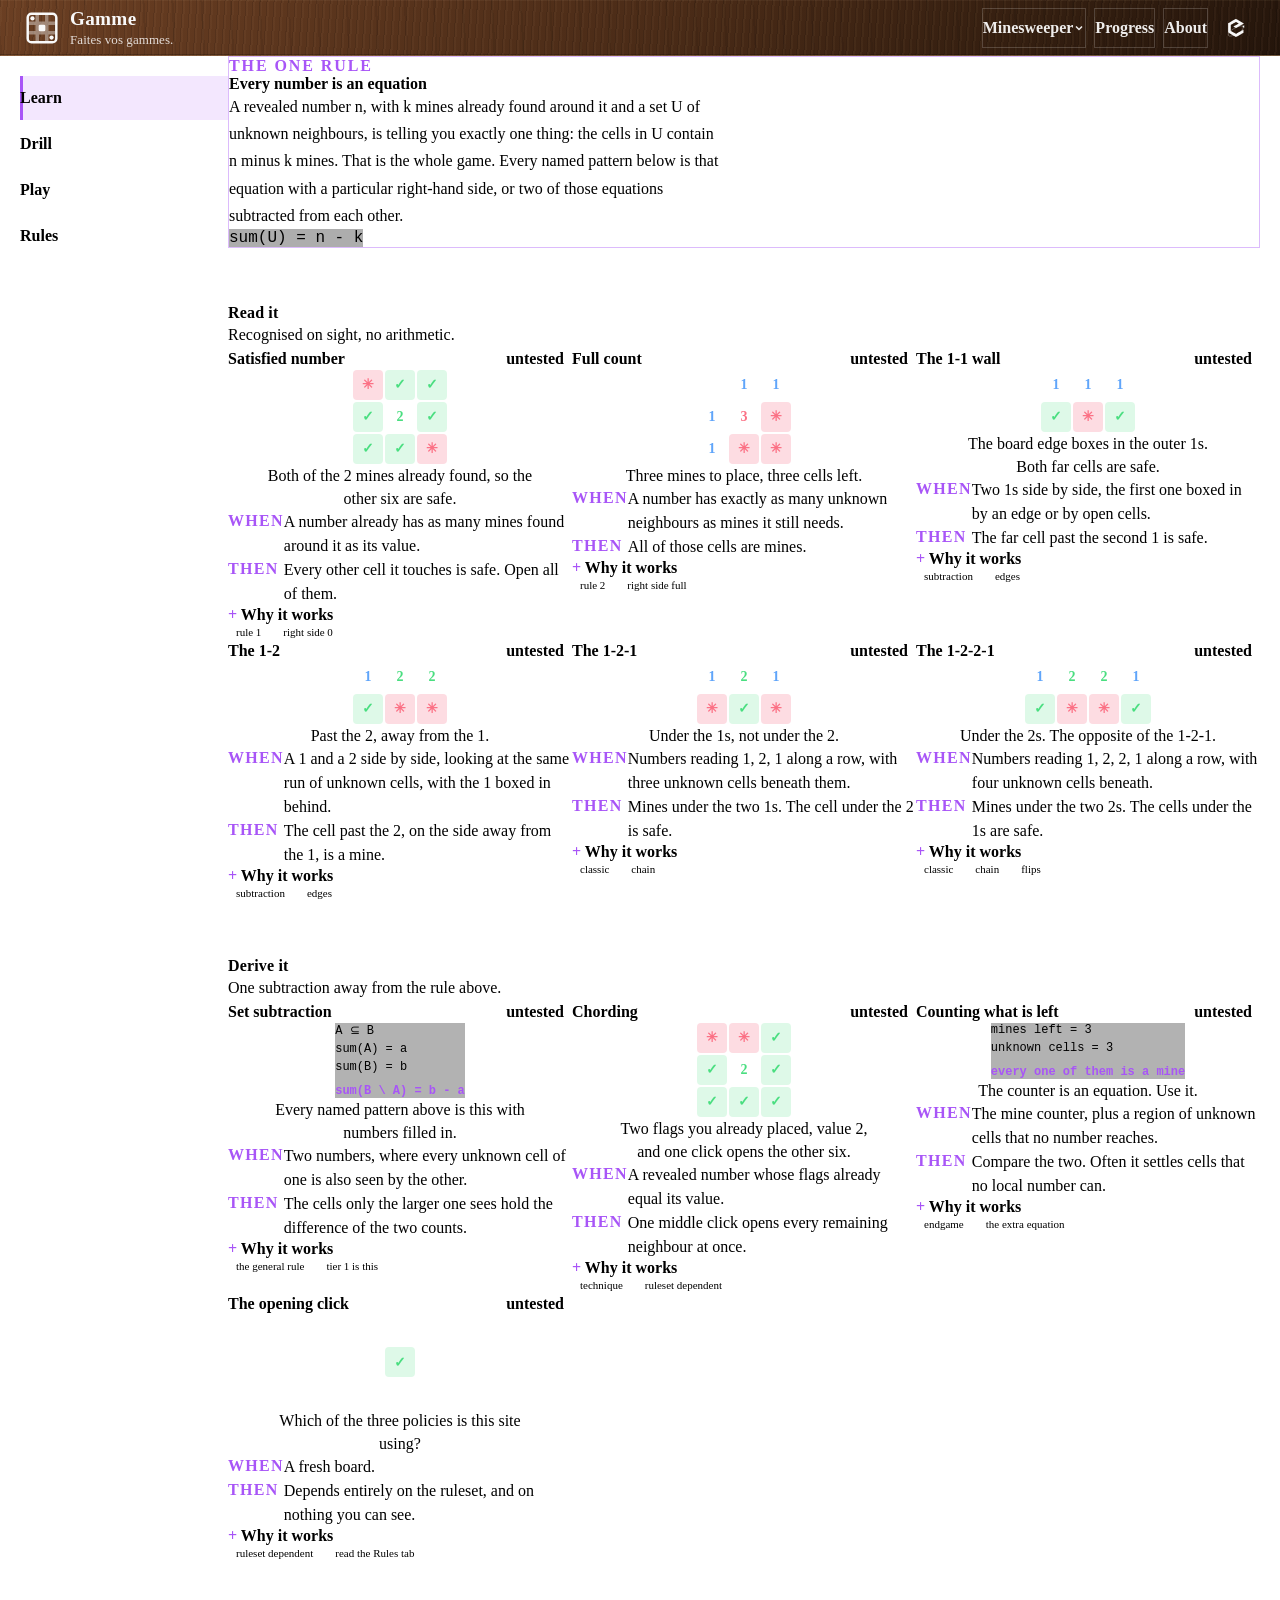
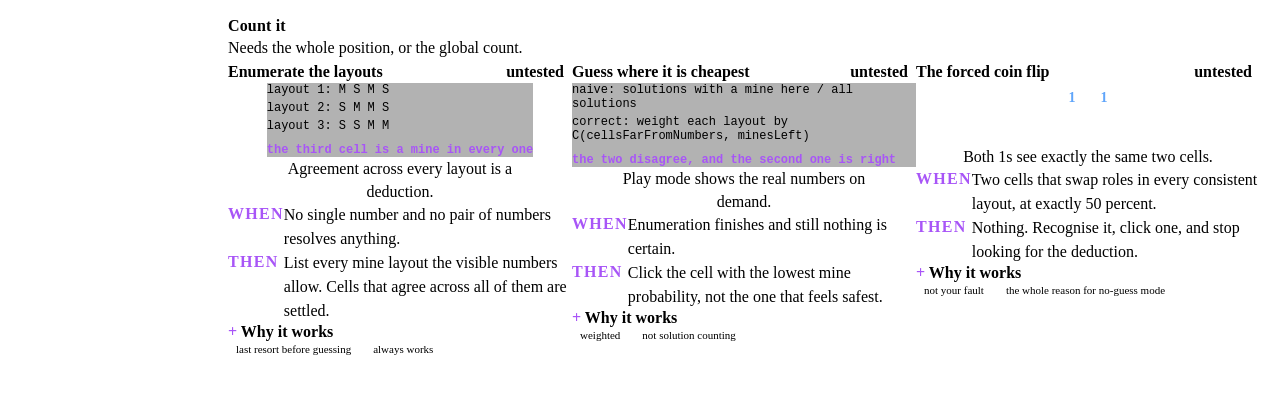
==== commit 2c4c02eb: "feat(brand): hexagon favicon set and per-site header mark Every site now ships a generated seven-fil" ====
--- a/index.html
+++ b/index.html
@@ -3,6 +3,12 @@
 <head>
   <meta charset="UTF-8">
   <meta name="viewport" content="width=device-width, initial-scale=1.0">
+  <link rel="icon" type="image/svg+xml" href="/favicon.svg">
+  <link rel="icon" type="image/x-icon" href="/favicon.ico" sizes="16x16 32x32 48x48">
+  <link rel="apple-touch-icon" sizes="180x180" href="/apple-touch-icon.png">
+  <meta name="apple-mobile-web-app-title" content="Gamme">
+  <link rel="manifest" href="/site.webmanifest">
+  <meta name="neo-mark" content="on">
   <title>Gamme | Game Pattern Drills</title>
   <meta name="description" content="Learn the pattern logic behind Minesweeper, chess and dice economy games, then drill it against a live engine with switchable rulesets">
   <meta property="og:title" content="Gamme: Game Pattern Drills">
@@ -24,7 +30,6 @@
   <meta property="og:image:height" content="630">
   <meta property="og:image:alt" content="Gamme">
   <meta name="twitter:image" content="https://gamme.neorgon.com/og-preview.jpg">
-  <link rel="icon" type="image/x-icon" href="https://cdn.neorgon.org/v1.0.0/favicon.ico" />
   <!-- Fleet design tokens: canonical, do not redeclare locally (PROJECTS.md section 5) -->
   <link rel="stylesheet" href="https://cdn.neorgon.org/v1.0.0/styles/base.css">
   <link rel="stylesheet" href="css/style.css">
--- a/css/neorgon-header.css
+++ b/css/neorgon-header.css
@@ -371,8 +371,29 @@
   width: auto;
   flex-shrink: 0;
   display: block;
-  filter: brightness(0) invert(1);
   transition: transform .28s var(--header-ease, ease);
+}
+/* The raster fallback still needs forcing white; the injected vector must not
+   be filtered, because it already inherits the header's own text colour and
+   inverting it would undo exactly the thing it was swapped in to fix. */
+img.header-logo-img { filter: brightness(0) invert(1); }
+svg.header-logo-mark { fill: currentColor; width: auto; }
+/* A site that ships its own mark gets it as a mask over currentColor, so the
+   glyph follows the header's text colour exactly as the inline svg does. An
+   <img> could not: it paints its own pixels and ignores the cascade. */
+.header-logo-own {
+  /* Width tracks height rather than restating the token: .header-logo-img
+     already sets height, and it drops to --header-logo-h-mobile under 700px.
+     Pinning width to the desktop value gave a 36x28 box on a phone. */
+  aspect-ratio: 1;
+  width: auto;
+  background: currentColor;
+  /* The image itself is set inline by header.js, derived from the manifest
+     link, because a fleet site is served at its domain root and a kit showcase
+     is not. Only the parts that do not vary live here. */
+  -webkit-mask-position: center; mask-position: center;
+  -webkit-mask-size: contain;    mask-size: contain;
+  -webkit-mask-repeat: no-repeat; mask-repeat: no-repeat;
 }
 .header-logo-img:hover,
 .header-title-link:hover .header-logo-img { transform: scale(1.06) rotate(-4deg); }
@@ -617,13 +638,23 @@
   box-sizing: border-box;
   padding: 0;
   border-radius: 6px;
-  color: var(--header-icon-color, var(--header-text-dim));
+  /* Full strength, not --header-icon-color. The dim was meant as hierarchy and
+     did not read as one: .header-source carries no colour rule at all, so it
+     inherits the header's own #f9f9f9, and the home control sitting beside it
+     at 78% looked like a misconfiguration rather than a decision. The other
+     user of that token is the bordered theme toggle, which has a border to
+     carry its own weight; this one does not. */
+  color: var(--header-text);
   text-decoration: none;
   flex-shrink: 0;
   transition: color .18s var(--header-ease, ease),
               background .18s var(--header-ease, ease);
 }
-.header-home:hover { color: var(--header-text); background: var(--header-menu-hover); }
+/* --header-accent is the pink on the default palette and the skin's own accent
+   everywhere else, so the highlight stays on-brand without hardcoding magenta
+   into a control that ships to seven skins. */
+.header-home:hover,
+.header-home:focus-visible { color: var(--header-accent); background: var(--header-menu-hover); }
 .header-home svg {
   width: var(--header-icon-solid, 20px);
   height: var(--header-icon-solid, 20px);
@@ -641,13 +672,64 @@
   height: var(--header-icon, 22px);
 }
 .header-home .nh-orbit {
-  transform-origin: 12px 12px; /* viewBox centre — the planet */
+  transform-origin: 12px 12px; /* viewBox centre, for the legacy planet markup */
 }
 .header-home:hover .nh-orbit,
 .header-home:focus-visible .nh-orbit {
   animation: nh-orbit-lap 1.4s linear infinite;
 }
 @keyframes nh-orbit-lap { to { transform: rotate(360deg); } }
+
+/* ── Inclined orbit: the satellite passes in front of the mark and behind it ──
+   Two dots on one elliptical path, each shown for its own half of the lap. The
+   far one is drawn before the mark in document order, so the mark occludes it;
+   that occlusion IS the depth, and it costs nothing but paint order.
+
+   offset-path rather than a rotate: a rotation can only trace a circle, and
+   squashing it into an ellipse with scaleY would squash the satellite too,
+   because the counter-scale would have to sit inside the rotation. Where
+   offset-path is unsupported the dots simply rest at their authored cx/cy,
+   which is a still icon rather than a broken one.
+
+   The semi-major axis is capped by the viewBox: an inline svg clips to it, so
+   10.2 plus the 1.35 radius leaves 11.55 of the 12 available. */
+.header-home .nh-sat {
+  offset-rotate: 0deg;
+  /* The rim separates the satellite from the mark when it crosses it: without
+     one, a currentColor dot over a currentColor mark merges into the
+     silhouette and reads as a stray pixel rather than a moon.
+     --header-bg-end is the right hook because the rim's job is to look like
+     the background, so it vanishes over open header and shows only as a gap
+     against the mark. Measured caveat: every skin shipped today redefines
+     --header-bg-start and --header-bg-mid but leaves --header-bg-end at
+     #040714, so this resolves to one dark value everywhere right now. A skin
+     that ends light gets the rim right for free, but only if it sets that
+     token; one that ends light without setting it would show a dark ring. */
+  stroke: var(--header-bg-end, #040714);
+  stroke-width: .8;
+}
+.header-home .nh-sat-back { opacity: 0; }
+/* On hover the mark takes the accent, and currentColor would carry the
+   satellite with it: a pink dot on a pink mark is a dot you cannot find. It
+   holds the header's text colour instead, so the moon stays legible against
+   whatever the mark has become. */
+.header-home:hover .nh-sat,
+.header-home:focus-visible .nh-sat { fill: var(--header-text); }
+.header-home:hover .nh-sat-front,
+.header-home:focus-visible .nh-sat-front {
+  animation: nh-sat-lap 2.6s linear infinite, nh-sat-near 2.6s steps(1, end) infinite;
+}
+.header-home:hover .nh-sat-back,
+.header-home:focus-visible .nh-sat-back {
+  animation: nh-sat-lap 2.6s linear infinite, nh-sat-far 2.6s steps(1, end) infinite;
+}
+.header-home:hover .nh-sat,
+.header-home:focus-visible .nh-sat {
+  offset-path: path("M20.31 10.40 A9.6 3.4 -30 1 1 3.69 20.00 A9.6 3.4 -30 1 1 20.31 10.40");
+}
+@keyframes nh-sat-lap  { from { offset-distance: 0%; } to { offset-distance: 100%; } }
+@keyframes nh-sat-near { 0% { opacity: 1; } 50% { opacity: 0; } }
+@keyframes nh-sat-far  { 0% { opacity: 0; } 50% { opacity: 1; } }
 
 /* ── Overflow toggle (⋯) — injected by header.js ─────────────── */
 .header-overflow { position: relative; display: flex; }
@@ -851,7 +933,9 @@
   .header-logo-img:hover,
   .header-title-link:hover .header-logo-img { transform: none; }
   .header-home:hover .nh-orbit,
-  .header-home:focus-visible .nh-orbit { animation: none; }
+  .header-home:focus-visible .nh-orbit,
+  .header-home:hover .nh-sat,
+  .header-home:focus-visible .nh-sat { animation: none; }
   .header-menu.open { animation: none; }
   .header-overflow-toggle:active,
   .header-theme-toggle:active,
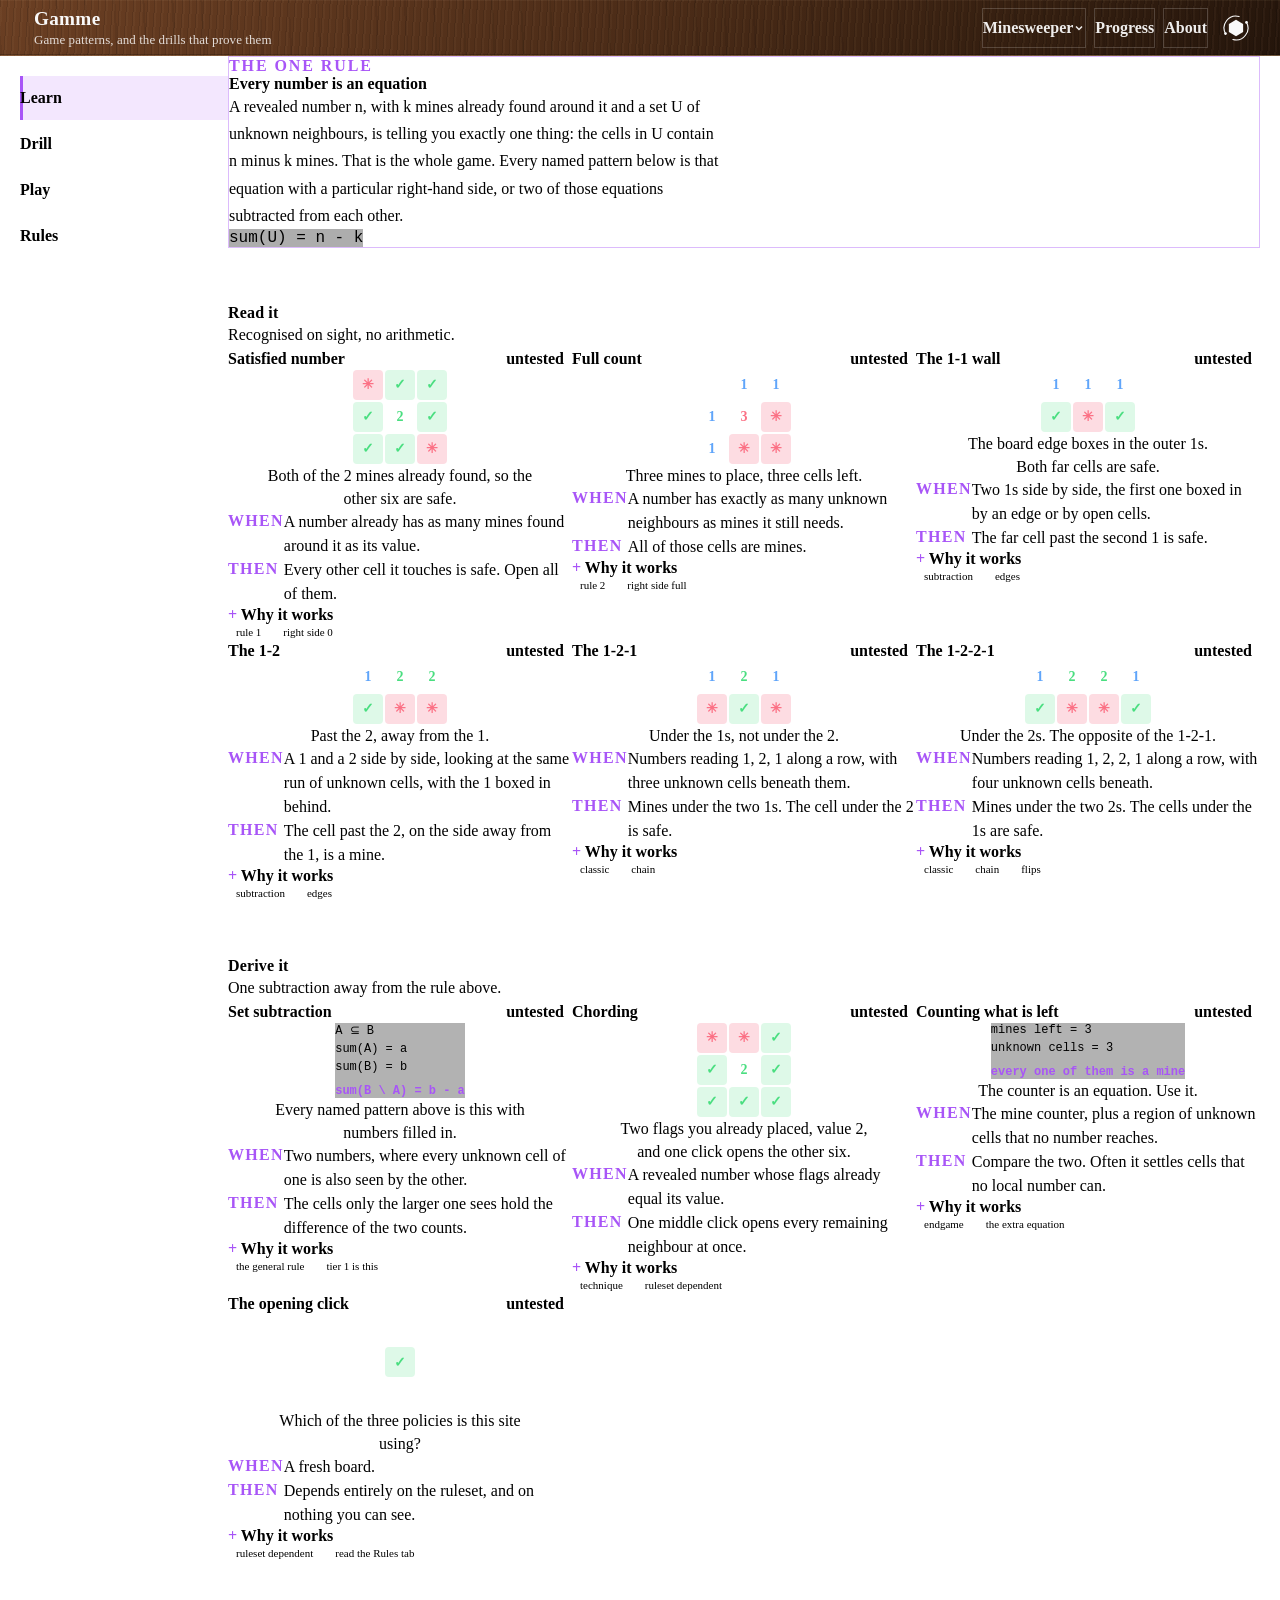
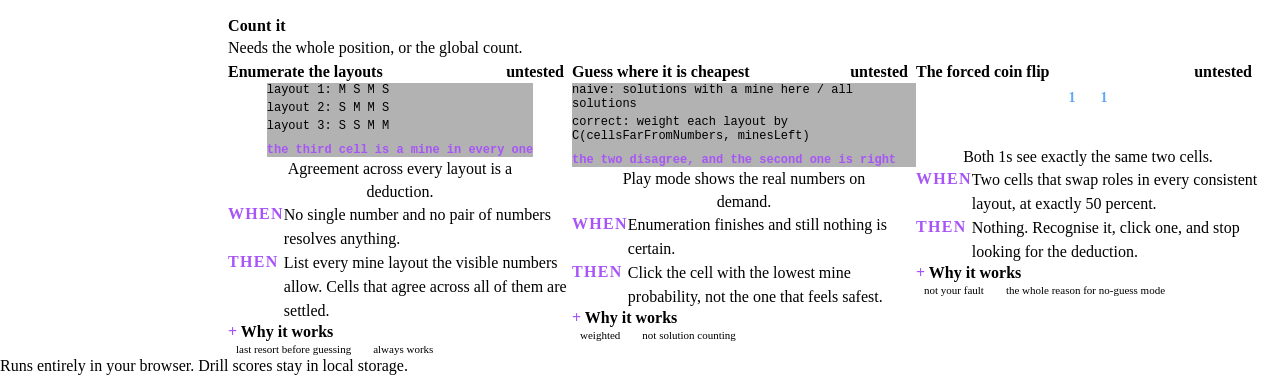
==== commit 893a65b1: "chore(ui): re-stamp the hub home-control icon, and take the header kit's mark-colour fix The stamped" ====
--- a/index.html
+++ b/index.html
@@ -87,14 +87,13 @@
       </div>
 
       <a class="header-home" href="https://neorgon.com/" title="neorgon.com" aria-label="Neorgon home">
-        <svg class="nh-hub-icon" viewBox="0 0 24 24" fill="none" stroke="currentColor" stroke-width="1.5" stroke-linecap="round" stroke-linejoin="round" xmlns="http://www.w3.org/2000/svg" aria-hidden="true">
-          <circle cx="12" cy="12" r="4.4"/>
-          <ellipse cx="12" cy="12" rx="8.4" ry="3" transform="rotate(-18 12 12)"/>
+        <svg class="nh-hub-icon" viewBox="0 0 24 24" fill="none" xmlns="http://www.w3.org/2000/svg" aria-hidden="true">
+          <path d="M12 4.4 18.58 8.2 18.58 15.8 12 19.6 5.42 15.8 5.42 8.2Z" fill="currentColor" stroke="none"/>
           <g class="nh-orbit">
-            <path d="M17.5 4.2 14.2 2.7l.9 1.4-.6 1.1z" fill="currentColor" stroke="none"/>
-            <circle cx="12.6" cy="3" r=".7" fill="currentColor" stroke="none" opacity=".55"/>
-            <circle cx="11.1" cy="3.3" r=".55" fill="currentColor" stroke="none" opacity=".35"/>
-            <circle cx="9.8" cy="3.7" r=".4" fill="currentColor" stroke="none" opacity=".2"/>
+            <path d="M2.47 17.50 A11.0 11.0 0 0 1 14.85 1.37" fill="none" stroke="currentColor" stroke-width="1.05" stroke-linecap="round"/>
+            <path d="M21.53 6.50 A11.0 11.0 0 0 1 9.15 22.63" fill="none" stroke="currentColor" stroke-width="1.05" stroke-linecap="round"/>
+            <circle cx="21.71" cy="6.84" r="1.25" fill="currentColor"/>
+            <circle cx="2.29" cy="17.16" r="1.25" fill="currentColor"/>
           </g>
         </svg>
       </a>
--- a/css/neorgon-header.css
+++ b/css/neorgon-header.css
@@ -377,7 +377,7 @@
    be filtered, because it already inherits the header's own text colour and
    inverting it would undo exactly the thing it was swapped in to fix. */
 img.header-logo-img { filter: brightness(0) invert(1); }
-svg.header-logo-mark { fill: currentColor; width: auto; }
+svg.header-logo-mark { color: var(--header-text); fill: currentColor; width: auto; }
 /* A site that ships its own mark gets it as a mask over currentColor, so the
    glyph follows the header's text colour exactly as the inline svg does. An
    <img> could not: it paints its own pixels and ignores the cascade. */
@@ -387,6 +387,16 @@
      Pinning width to the desktop value gave a 36x28 box on a phone. */
   aspect-ratio: 1;
   width: auto;
+  /* Declared, not inherited. `background: currentColor` resolves against
+     whatever the ancestor set, and the logo is always inside an <a>: on a site
+     whose logo anchor carries no class, that ancestor is an unstyled link and
+     currentColor is the UA's #0000EE. The mark then paints link-blue, silently,
+     because nothing in the page is wrong enough to throw. Every fleet site
+     happens to wrap the logo in .header-title-link (which the kit gives
+     color: inherit), so this only surfaced when ops-console adopted the kit
+     with a bare <a>. Stating the colour here makes the mask independent of the
+     markup around it, which is the contract the rest of the kit already keeps. */
+  color: var(--header-text);
   background: currentColor;
   /* The image itself is set inline by header.js, derived from the manifest
      link, because a fleet site is served at its domain root and a kit showcase
@@ -661,15 +671,22 @@
   display: block;
 }
 
-/* ── Hub glyph: inclined planet + orbiting rocket ────────────────
-   .header-home now carries the kit's planet SVG (markup contract in
-   the README) — the one header link to neorgon.com, tooltip
-   "neorgon.com". Idle it is a still planet with the rocket parked;
-   on hover or keyboard focus the rocket does laps, smoke trailing.
+/* ── Hub glyph: the Energon mark at the centre of a galaxy ───────
+   .header-home is the one header link to neorgon.com, tooltip
+   "neorgon.com". The page stamps a placeholder SVG (markup contract
+   in the README) and upgradeHome() replaces it on init with the mark
+   at scale(0.72) inside a <g class="nh-orbit"> of two arcs and two
+   dots. Idle the whole thing is still; on hover or keyboard focus the
+   orbit group turns as one rigid body while the mark stays upright,
+   because a rotating letterform is unreadable.
    Stroked glyph, so it sizes with --header-icon, not the solid token. */
 .header-home svg.nh-hub-icon {
-  width: var(--header-icon, 22px);
-  height: var(--header-icon, 22px);
+  /* Deliberately larger than --header-icon: the galaxy's arms occupy the outer
+     ring, so at 22px the MARK fell to 14px against 18px for the neighbouring
+     control. 26px puts it back at 18px, measured, while the arms still land
+     inside the 40px box. */
+  width: var(--header-hub-icon, 26px);
+  height: var(--header-hub-icon, 26px);
 }
 .header-home .nh-orbit {
   transform-origin: 12px 12px; /* viewBox centre, for the legacy planet markup */
@@ -680,56 +697,11 @@
 }
 @keyframes nh-orbit-lap { to { transform: rotate(360deg); } }
 
-/* ── Inclined orbit: the satellite passes in front of the mark and behind it ──
-   Two dots on one elliptical path, each shown for its own half of the lap. The
-   far one is drawn before the mark in document order, so the mark occludes it;
-   that occlusion IS the depth, and it costs nothing but paint order.
-
-   offset-path rather than a rotate: a rotation can only trace a circle, and
-   squashing it into an ellipse with scaleY would squash the satellite too,
-   because the counter-scale would have to sit inside the rotation. Where
-   offset-path is unsupported the dots simply rest at their authored cx/cy,
-   which is a still icon rather than a broken one.
-
-   The semi-major axis is capped by the viewBox: an inline svg clips to it, so
-   10.2 plus the 1.35 radius leaves 11.55 of the 12 available. */
-.header-home .nh-sat {
-  offset-rotate: 0deg;
-  /* The rim separates the satellite from the mark when it crosses it: without
-     one, a currentColor dot over a currentColor mark merges into the
-     silhouette and reads as a stray pixel rather than a moon.
-     --header-bg-end is the right hook because the rim's job is to look like
-     the background, so it vanishes over open header and shows only as a gap
-     against the mark. Measured caveat: every skin shipped today redefines
-     --header-bg-start and --header-bg-mid but leaves --header-bg-end at
-     #040714, so this resolves to one dark value everywhere right now. A skin
-     that ends light gets the rim right for free, but only if it sets that
-     token; one that ends light without setting it would show a dark ring. */
-  stroke: var(--header-bg-end, #040714);
-  stroke-width: .8;
-}
-.header-home .nh-sat-back { opacity: 0; }
-/* On hover the mark takes the accent, and currentColor would carry the
-   satellite with it: a pink dot on a pink mark is a dot you cannot find. It
-   holds the header's text colour instead, so the moon stays legible against
-   whatever the mark has become. */
-.header-home:hover .nh-sat,
-.header-home:focus-visible .nh-sat { fill: var(--header-text); }
-.header-home:hover .nh-sat-front,
-.header-home:focus-visible .nh-sat-front {
-  animation: nh-sat-lap 2.6s linear infinite, nh-sat-near 2.6s steps(1, end) infinite;
-}
-.header-home:hover .nh-sat-back,
-.header-home:focus-visible .nh-sat-back {
-  animation: nh-sat-lap 2.6s linear infinite, nh-sat-far 2.6s steps(1, end) infinite;
-}
-.header-home:hover .nh-sat,
-.header-home:focus-visible .nh-sat {
-  offset-path: path("M20.31 10.40 A9.6 3.4 -30 1 1 3.69 20.00 A9.6 3.4 -30 1 1 20.31 10.40");
-}
-@keyframes nh-sat-lap  { from { offset-distance: 0%; } to { offset-distance: 100%; } }
-@keyframes nh-sat-near { 0% { opacity: 1; } 50% { opacity: 0; } }
-@keyframes nh-sat-far  { 0% { opacity: 0; } 50% { opacity: 1; } }
+/* The galaxy turns as one rigid body on hover, so a plain rotate does it.
+   This replaced an offset-path satellite on an inclined ellipse: that needed a
+   front/back pair kept in sync and a semi-major axis capped so the dot did not
+   clip the viewBox, and none of it is needed once the arms sit outside the
+   mark instead of crossing it. */
 
 /* ── Overflow toggle (⋯) — injected by header.js ─────────────── */
 .header-overflow { position: relative; display: flex; }
@@ -933,9 +905,7 @@
   .header-logo-img:hover,
   .header-title-link:hover .header-logo-img { transform: none; }
   .header-home:hover .nh-orbit,
-  .header-home:focus-visible .nh-orbit,
-  .header-home:hover .nh-sat,
-  .header-home:focus-visible .nh-sat { animation: none; }
+  .header-home:focus-visible .nh-orbit { animation: none; }
   .header-menu.open { animation: none; }
   .header-overflow-toggle:active,
   .header-theme-toggle:active,
